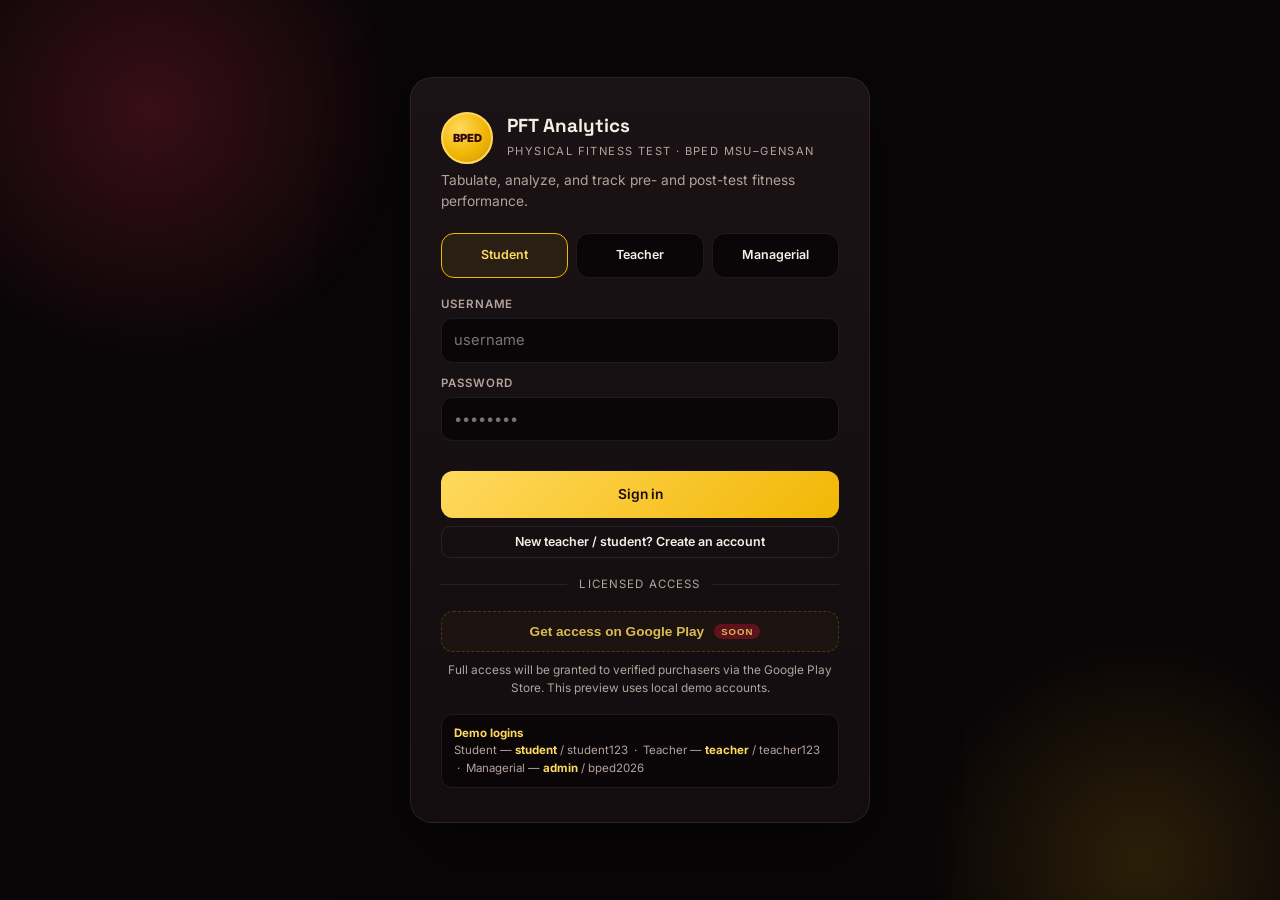
==== index.html @ 0818aa6d "Add files via upload" ====
<!DOCTYPE html>
<html lang="en">
<head>
<meta charset="UTF-8" />
<meta name="viewport" content="width=device-width, initial-scale=1.0" />
<meta name="theme-color" content="#0a0608" />
<title>BPED PFT Analytics — Physical Fitness Test Tabulation</title>
<link rel="preconnect" href="https://fonts.googleapis.com">
<link rel="preconnect" href="https://fonts.gstatic.com" crossorigin>
<link href="https://fonts.googleapis.com/css2?family=Inter:wght@300;400;500;600;700&family=Syncopate:wght@400;700&family=Space+Grotesk:wght@400;500;600;700&display=swap" rel="stylesheet">
<script src="https://cdn.jsdelivr.net/npm/chart.js@4.5.0/dist/chart.umd.js"></script>
<script src="https://cdn.jsdelivr.net/npm/lucide@0.460.0/dist/umd/lucide.min.js"></script>
<!-- Firebase (optional cloud sync) -->
<script src="https://www.gstatic.com/firebasejs/10.12.2/firebase-app-compat.js"></script>
<script src="https://www.gstatic.com/firebasejs/10.12.2/firebase-firestore-compat.js"></script>
<script src="https://www.gstatic.com/firebasejs/10.12.2/firebase-storage-compat.js"></script>
<style>
:root{
  --bg:#0a0608; --panel:#130d0f; --panel-2:#1a1214;
  --maroon:#6b1320; --maroon-bright:#a52338; --maroon-deep:#330911;
  --gold:#f2b705; --gold-soft:#ffd95e; --gold-deep:#c8960a;
  --text:#f6efe6; --muted:#b3a39c;
  --line:rgba(255,255,255,.08); --line-gold:rgba(242,183,5,.28);
  --radius:22px; --maxw:1280px;
  --grok:'Space Grotesk',sans-serif; --display:'Syncopate',sans-serif;
  --ok:#3fbf7f; --warn:#f2b705; --bad:#e0563f;
}
*{box-sizing:border-box}
html,body{margin:0;padding:0}
body{font-family:'Inter',system-ui,sans-serif;background:var(--bg);color:var(--text);min-height:100vh;line-height:1.5;-webkit-font-smoothing:antialiased}
a{color:var(--gold-soft)}
.display{font-family:var(--display);letter-spacing:.06em}.grok{font-family:var(--grok)}
.muted{color:var(--muted)}.gold{color:var(--gold)}.hidden{display:none!important}
img{max-width:100%}
svg.lucide{width:1.05em;height:1.05em;stroke-width:2.1;vertical-align:-.17em}
.card h3 svg.lucide{color:var(--gold)}
.btn svg.lucide{width:1em;height:1em;margin-right:5px;vertical-align:-.14em}
.tab svg.lucide{margin-right:5px}
.stat .ico{color:var(--gold-deep);float:right;opacity:.5}
.stat .ico svg.lucide{width:22px;height:22px}
::-webkit-scrollbar{width:10px;height:10px}::-webkit-scrollbar-thumb{background:#2a2024;border-radius:8px}
.bg-blobs{position:fixed;inset:0;overflow:hidden;z-index:0;pointer-events:none}
.blob{position:absolute;border-radius:50%;filter:blur(10px)}
.blob.b1{width:540px;height:540px;background:radial-gradient(circle,rgba(165,35,56,.30),transparent 65%);top:-160px;left:-120px}
.blob.b2{width:480px;height:480px;background:radial-gradient(circle,rgba(242,183,5,.14),transparent 65%);bottom:-200px;right:-100px}
.btn{font:inherit;font-weight:600;font-size:.86rem;border-radius:12px;border:1px solid var(--line);background:var(--panel-2);color:var(--text);padding:10px 16px;cursor:pointer;transition:transform .15s,box-shadow .2s,border-color .2s,background .2s;white-space:nowrap;display:inline-flex;align-items:center}
.btn:hover{border-color:var(--line-gold);transform:translateY(-1px)}
.btn-gold{background:linear-gradient(135deg,var(--gold-soft),var(--gold));color:#1a0a0e;border:none}
.btn-gold:hover{box-shadow:0 12px 30px rgba(242,183,5,.32)}
.btn-maroon{background:linear-gradient(135deg,var(--maroon-bright),var(--maroon));color:#fff;border:none}
.btn-ghost{background:transparent}
.btn-sm{padding:6px 11px;font-size:.78rem;border-radius:9px}
.pill{display:inline-flex;align-items:center;gap:8px;border:1px solid var(--line-gold);border-radius:999px;padding:6px 14px;font-size:11px;font-weight:600;letter-spacing:.14em;text-transform:uppercase;color:var(--gold);background:rgba(242,183,5,.05)}
label.fld{display:block;margin-bottom:12px}
label.fld span{display:block;font-size:.72rem;letter-spacing:.08em;text-transform:uppercase;color:var(--muted);margin-bottom:5px;font-weight:600}
input,select{width:100%;font:inherit;font-size:.92rem;background:var(--bg);border:1px solid var(--line);color:var(--text);border-radius:11px;padding:10px 12px;transition:border-color .2s}
input:focus,select:focus{outline:none;border-color:var(--gold)}
input[readonly]{opacity:.65;cursor:not-allowed}
select option{background:var(--panel)}
#loginView{position:relative;z-index:2;min-height:100vh;display:grid;place-items:center;padding:28px}
.login-card{width:min(460px,100%);background:linear-gradient(180deg,var(--panel-2),var(--panel));border:1px solid var(--line);border-radius:var(--radius);padding:34px 30px;box-shadow:0 30px 80px rgba(0,0,0,.55)}
.login-brand{display:flex;align-items:center;gap:14px;margin-bottom:6px}
.login-brand img{width:52px;height:52px;object-fit:contain;filter:drop-shadow(0 4px 10px rgba(0,0,0,.5))}
.login-brand .seal{width:52px;height:52px;border-radius:50%;background:radial-gradient(circle at 35% 30%,var(--gold-soft),var(--gold) 55%,var(--gold-deep));display:grid;place-items:center;color:var(--maroon-deep);font-weight:900;font-size:.7rem;border:2px solid var(--gold-soft)}
.login-brand h1{font-family:var(--grok);font-size:1.18rem;margin:0;font-weight:700;line-height:1.1}
.login-brand small{color:var(--muted);font-size:.7rem;letter-spacing:1.4px;text-transform:uppercase}
.role-tabs{display:grid;grid-template-columns:repeat(3,1fr);gap:8px;margin:22px 0 18px}
.role-tab{text-align:center;padding:12px 6px;border:1px solid var(--line);border-radius:13px;cursor:pointer;background:var(--bg);transition:.2s;font-size:.78rem;font-weight:600}
.role-tab svg.lucide{width:22px;height:22px;display:block;margin:0 auto 5px;color:var(--gold-deep)}
.role-tab.active{border-color:var(--gold);background:rgba(242,183,5,.08);color:var(--gold-soft)}
.role-tab.active svg.lucide{color:var(--gold)}
.divider{display:flex;align-items:center;gap:12px;color:var(--muted);font-size:.72rem;margin:18px 0;text-transform:uppercase;letter-spacing:.1em}
.divider::before,.divider::after{content:"";flex:1;height:1px;background:var(--line)}
.gplay{display:flex;align-items:center;justify-content:center;gap:10px;width:100%;padding:12px;border-radius:12px;border:1px dashed var(--line-gold);background:rgba(242,183,5,.04);color:var(--gold-soft);font-weight:600;font-size:.85rem;cursor:not-allowed;opacity:.85}
.note{font-size:.74rem;color:var(--muted);margin-top:10px;text-align:center;line-height:1.5}
.demo-box{margin-top:16px;font-size:.72rem;color:var(--muted);background:var(--bg);border:1px solid var(--line);border-radius:11px;padding:10px 12px}
.demo-box b{color:var(--gold-soft)}
.err{color:#ff8a73;font-size:.8rem;margin-top:8px;min-height:18px}
#appView{position:relative;z-index:2}
header.nav{position:sticky;top:0;z-index:50;backdrop-filter:blur(14px);background:rgba(10,6,8,.7);border-bottom:1px solid var(--line)}
.nav-in{max-width:var(--maxw);margin:0 auto;display:flex;align-items:center;gap:12px;padding:12px 20px}
.nav-logo{display:flex;align-items:center;gap:10px;font-family:var(--grok);font-weight:700}
.nav-logo img{width:36px;height:36px;object-fit:contain}
.nav-logo small{display:block;font-weight:400;font-size:.6rem;letter-spacing:1.4px;text-transform:uppercase;color:var(--muted)}
.nav-spacer{flex:1}
.role-badge{font-size:.7rem;text-transform:uppercase;letter-spacing:.1em;font-weight:700;padding:5px 12px;border-radius:999px;background:rgba(165,35,56,.25);color:var(--gold-soft);border:1px solid rgba(165,35,56,.4)}
.who{font-size:.8rem;color:var(--muted)}
.cloud-chip{display:inline-flex;align-items:center;gap:6px;font-size:.7rem;font-weight:700;padding:5px 11px;border-radius:999px;cursor:pointer;border:1px solid var(--line)}
.cloud-chip.on{background:rgba(63,191,127,.16);color:#7ee2ab;border-color:rgba(63,191,127,.4)}
.cloud-chip.off{background:rgba(255,255,255,.04);color:var(--muted)}
main{max-width:var(--maxw);margin:0 auto;padding:26px 20px 40px}
.eyebrow{font-size:12px;font-weight:700;letter-spacing:.2em;text-transform:uppercase;color:var(--gold-deep)}
h2.sec{font-family:var(--grok);font-size:clamp(24px,3.6vw,40px);font-weight:600;margin:8px 0 4px;letter-spacing:-.02em}
.sub{color:var(--muted);font-size:.92rem;margin:0 0 22px}
.cards-grid{display:grid;gap:16px}
.grid-2{grid-template-columns:repeat(auto-fit,minmax(300px,1fr))}
.grid-3{grid-template-columns:repeat(auto-fit,minmax(240px,1fr))}
.grid-4{grid-template-columns:repeat(auto-fit,minmax(170px,1fr))}
.card{background:linear-gradient(180deg,var(--panel-2),var(--panel));border:1px solid var(--line);border-radius:var(--radius);padding:22px}
.card h3{font-family:var(--grok);font-weight:600;font-size:1.02rem;color:var(--gold-soft);margin:0 0 14px;display:flex;align-items:center;gap:9px}
.stat{background:linear-gradient(160deg,var(--panel-2),var(--panel));border:1px solid var(--line);border-radius:18px;padding:18px 20px;position:relative}
.stat .num{font-family:var(--grok);font-size:1.9rem;font-weight:700;color:var(--gold);line-height:1}
.stat .lbl{font-size:.7rem;text-transform:uppercase;letter-spacing:.1em;color:var(--muted);margin-top:8px}
.stat .num small{font-size:.9rem;color:var(--muted)}
table{width:100%;border-collapse:collapse;font-size:.84rem}
th,td{padding:10px 10px;text-align:left;border-bottom:1px solid var(--line)}
thead th{background:rgba(165,35,56,.18);color:var(--gold-soft);font-size:.66rem;letter-spacing:1.1px;text-transform:uppercase;position:sticky;top:0}
tbody tr:hover{background:rgba(255,255,255,.02)}
.tbl-wrap{overflow:auto;border:1px solid var(--line);border-radius:16px;max-height:62vh}
.rate{display:inline-block;padding:3px 9px;border-radius:999px;font-size:.7rem;font-weight:700;letter-spacing:.04em;white-space:nowrap}
.r5{background:rgba(63,191,127,.18);color:#7ee2ab;border:1px solid rgba(63,191,127,.4)}
.r4{background:rgba(242,183,5,.16);color:var(--gold-soft);border:1px solid var(--line-gold)}
.r3{background:rgba(200,150,10,.16);color:#e6c558;border:1px solid rgba(200,150,10,.4)}
.r2{background:rgba(224,86,63,.16);color:#ff9b85;border:1px solid rgba(224,86,63,.4)}
.r1{background:rgba(165,35,56,.22);color:#ff8aa0;border:1px solid rgba(165,35,56,.45)}
.r0{background:rgba(255,255,255,.05);color:var(--muted);border:1px solid var(--line)}
.tabbar{display:flex;gap:8px;flex-wrap:wrap;margin:0 0 22px}
.tab{padding:9px 15px;border-radius:11px;border:1px solid var(--line);background:var(--panel-2);cursor:pointer;font-weight:600;font-size:.84rem;display:inline-flex;align-items:center}
.tab.active{background:linear-gradient(135deg,var(--maroon-bright),var(--maroon));color:#fff;border:none}
.chart-box{position:relative;height:330px}
.delta{font-weight:700;font-family:var(--grok);font-size:.9rem}
.delta.up{color:var(--ok)}.delta.down{color:var(--bad)}.delta.flat{color:var(--muted)}
.station{border:1px solid var(--line);border-radius:14px;margin-bottom:10px;overflow:hidden;background:var(--bg)}
.station-top{display:flex;align-items:center;gap:12px;padding:12px 14px;flex-wrap:wrap}
.station-top .name{flex:1;min-width:180px}
.station-top .name b{color:var(--gold-soft);font-weight:600}
.station-top .name .cmp{font-size:.72rem;color:var(--muted)}
.station-top .inp{width:120px}.station-top .inp input{padding:8px 10px}
.station-top .rm{min-width:92px;text-align:center}
.info-btn{background:transparent;border:1px solid var(--line);color:var(--muted);border-radius:8px;cursor:pointer;font-size:.74rem;padding:6px 9px;display:inline-flex;align-items:center;gap:5px}
.info-btn:hover{color:var(--gold-soft);border-color:var(--line-gold)}
.guide{padding:0 14px;max-height:0;overflow:hidden;transition:max-height .35s ease,padding .35s;font-size:.82rem;color:var(--muted);border-top:1px solid transparent}
.guide.open{max-height:900px;padding:12px 14px 16px;border-top:1px solid var(--line)}
.guide ol{margin:8px 0 10px;padding-left:18px}.guide li{margin-bottom:4px}
.guide .tag{display:inline-block;font-size:.68rem;color:var(--gold-soft);background:rgba(242,183,5,.08);border:1px solid var(--line-gold);border-radius:999px;padding:2px 9px;margin:2px 6px 2px 0}
table.matrix{width:auto;min-width:280px;margin-top:4px;font-size:.76rem;border:1px solid var(--line);border-radius:8px;overflow:hidden}
table.matrix th,table.matrix td{padding:5px 12px;border-bottom:1px solid var(--line)}
table.matrix thead th{background:rgba(165,35,56,.16)}
.stat-readout{font-size:.86rem;line-height:1.7}
.stat-readout code{font-family:var(--grok);background:var(--bg);border:1px solid var(--line);padding:1px 7px;border-radius:6px;color:var(--gold-soft)}
.sig{display:inline-block;padding:2px 10px;border-radius:999px;font-weight:700;font-size:.72rem}
.sig.yes{background:rgba(63,191,127,.18);color:#7ee2ab;border:1px solid rgba(63,191,127,.4)}
.sig.no{background:rgba(255,255,255,.05);color:var(--muted);border:1px solid var(--line)}
.modal-bg{position:fixed;inset:0;background:rgba(5,3,4,.7);backdrop-filter:blur(4px);z-index:100;display:grid;place-items:center;padding:20px}
.modal{width:min(780px,100%);max-height:92vh;overflow:auto;background:linear-gradient(180deg,var(--panel-2),var(--panel));border:1px solid var(--line-gold);border-radius:var(--radius);padding:26px}
.modal h3{font-family:var(--grok);margin:0 0 6px;font-size:1.2rem}
.row{display:grid;grid-template-columns:repeat(auto-fit,minmax(150px,1fr));gap:12px}
.toast{position:fixed;bottom:22px;left:50%;transform:translateX(-50%);background:var(--panel-2);border:1px solid var(--line-gold);color:var(--text);padding:12px 20px;border-radius:12px;z-index:200;box-shadow:0 12px 30px rgba(0,0,0,.5);font-size:.86rem}
.foot{text-align:center;color:var(--muted);font-size:.74rem;padding:30px 20px;border-top:1px solid var(--line);margin-top:30px}
.badge-soon{font-size:.6rem;background:var(--maroon);color:var(--gold-soft);padding:2px 7px;border-radius:999px;letter-spacing:1px;text-transform:uppercase;font-weight:700}
.chip{display:inline-flex;align-items:center;gap:5px;font-size:.7rem;font-weight:700;padding:3px 9px;border-radius:999px;white-space:nowrap}
.chip.done{background:rgba(63,191,127,.16);color:#7ee2ab;border:1px solid rgba(63,191,127,.4)}
.chip.partial{background:rgba(242,183,5,.14);color:var(--gold-soft);border:1px solid var(--line-gold)}
.chip.none{background:rgba(255,255,255,.04);color:var(--muted);border:1px solid var(--line)}
.dropzone{border:1px dashed var(--line-gold);border-radius:14px;padding:24px;text-align:center;background:rgba(242,183,5,.03);cursor:pointer}
.dropzone:hover{background:rgba(242,183,5,.06)}
.iconbtn{border:1px solid var(--line);background:var(--panel-2);color:var(--text);border-radius:8px;padding:5px 8px;cursor:pointer;display:inline-flex;align-items:center}
.iconbtn:hover{border-color:var(--line-gold);color:var(--gold-soft)}
.iconbtn svg.lucide{width:15px;height:15px}
@media print{.nav,.tabbar,.no-print,.bg-blobs,.info-btn{display:none!important}body{background:#fff;color:#111}.card{break-inside:avoid}}
</style>
</head>
<body>
<div class="bg-blobs"><div class="blob b1"></div><div class="blob b2"></div></div>

<!-- LOGIN -->
<section id="loginView">
  <div class="login-card">
    <div class="login-brand">
      <img src="https://jaycarlobagayas-netizen.github.io/bpedleptresearch/images/logo-bped.png" alt="BPED logo" onerror="this.outerHTML='&lt;div class=&quot;seal&quot;&gt;BPED&lt;/div&gt;'">
      <div><h1 class="grok">PFT Analytics</h1><small>Physical Fitness Test · BPED MSU–GenSan</small></div>
    </div>
    <p class="muted" style="font-size:.86rem;margin:4px 0 0">Tabulate, analyze, and track pre- and post-test fitness performance.</p>
    <div class="role-tabs" id="roleTabs">
      <div class="role-tab active" data-role="student"><i data-lucide="graduation-cap"></i>Student</div>
      <div class="role-tab" data-role="teacher"><i data-lucide="clipboard-check"></i>Teacher</div>
      <div class="role-tab" data-role="managerial"><i data-lucide="shield"></i>Managerial</div>
    </div>
    <label class="fld"><span>Username</span><input id="liUser" autocomplete="username" placeholder="username"></label>
    <label class="fld"><span>Password</span><input id="liPass" type="password" autocomplete="current-password" placeholder="••••••••"></label>
    <div class="err" id="liErr"></div>
    <button class="btn btn-gold" style="width:100%;padding:13px;justify-content:center" id="liBtn"><i data-lucide="log-in"></i> Sign in</button>
    <button class="btn btn-ghost btn-sm" style="width:100%;margin-top:8px;justify-content:center" id="signupToggle">New teacher / student? Create an account</button>
    <div class="divider">licensed access</div>
    <button class="gplay" title="Available soon on Google Play"><i data-lucide="play"></i> Get access on Google Play <span class="badge-soon">soon</span></button>
    <p class="note">Full access will be granted to verified purchasers via the Google Play Store. This preview uses local demo accounts.</p>
    <div class="demo-box"><b>Demo logins</b><br>Student — <b>student</b> / student123 &nbsp;·&nbsp; Teacher — <b>teacher</b> / teacher123 &nbsp;·&nbsp; Managerial — <b>admin</b> / bped2026</div>
  </div>
</section>

<!-- APP -->
<div id="appView" class="hidden">
  <header class="nav"><div class="nav-in">
    <div class="nav-logo"><img src="https://jaycarlobagayas-netizen.github.io/bpedleptresearch/images/logo-bped.png" alt="" onerror="this.style.display='none'"><div>PFT Analytics<small>BPED · MSU–GenSan</small></div></div>
    <div class="nav-spacer"></div>
    <span class="cloud-chip off" id="cloudChip"><i data-lucide="cloud-off"></i> Cloud: off</span>
    <span class="who" id="navWho"></span>
    <span class="role-badge" id="navRole"></span>
    <button class="btn btn-sm" id="logoutBtn"><i data-lucide="log-out"></i> Log out</button>
  </div></header>
  <main id="appMain"></main>
  <div class="foot">
    BPED Physical Fitness Test Analytics · Patterned after the BPED LEPT Research portal · For Asst. Prof. Jay Carlo S. Bagayas, MSPE<br>
    10-station PFT (pre/post) · Norms &amp; mechanics from the uploaded fitness-test manual · Connect Firebase for multi-device cloud sync.
  </div>
</div>

<script>
"use strict";
/* ============================================================ 1. INSTRUMENT ============================================================ */
const STATIONS = [
  {key:'beep',     no:1,  name:'Beep Test (20m MSFT)',     comp:'Cardiovascular Endurance', short:'Cardio',  unit:'level',        dir:'high'},
  {key:'stork',    no:2,  name:'Stork Balance Stand',      comp:'Balance',                  short:'Balance', unit:'seconds',      dir:'high'},
  {key:'situp',    no:3,  name:'Sit-Up (1 min)',           comp:'Abdominal Strength',       short:'Abs',     unit:'repetitions',  dir:'high'},
  {key:'reach',    no:4,  name:'Sit & Reach',              comp:'Flexibility',              short:'Flex',    unit:'centimeters',  dir:'high'},
  {key:'pushup',   no:5,  name:'Push-Up',                  comp:'Muscle Strength',          short:'Strength',unit:'repetitions',  dir:'high'},
  {key:'illinois', no:6,  name:'Illinois Agility Test',    comp:'Agility',                  short:'Agility', unit:'seconds',      dir:'low'},
  {key:'dash',     no:7,  name:'50-meter Dash',            comp:'Speed',                    short:'Speed',   unit:'seconds',      dir:'low'},
  {key:'jump',     no:8,  name:'Sargent Vertical Jump',    comp:'Leg Power',                short:'Power',   unit:'centimeters',  dir:'high'},
  {key:'wall',     no:9,  name:'Tennis Wall Toss (30s)',   comp:'Coordination',             short:'Coord',   unit:'catches',      dir:'high'},
  {key:'nelson',   no:10, name:'Nelson Drop Test',         comp:'Reaction Time',            short:'Reaction',unit:'seconds',      dir:'low'},
];
const RATE_LABELS={5:'Very Good',4:'Good',3:'Average',2:'Poor',1:'Very Poor'};
const ICON={beep:'heart-pulse',stork:'footprints',situp:'dumbbell',reach:'move-vertical',pushup:'dumbbell',illinois:'route',dash:'rabbit',jump:'move-up',wall:'circle-dot',nelson:'timer'};
const SECTIONS=[
  {label:'Mara Cuya - C120', teacher:'Mara L. Cuya'},
  {label:'Mara Cuya - C112', teacher:'Mara L. Cuya'},
  {label:'Jofranco Lozano - B239', teacher:'Jofranco G. Lozano'},
  {label:'Mussar Salamat - S123', teacher:'Mussar A. Salamat'},
];
const GUIDE={
  beep:{purpose:'Aerobic capacity (cardiovascular endurance).',equip:'20 m flat course, cones, beep-test audio, player.',steps:['Mark two lines 20 m apart.','Run line-to-line in time with the recorded beeps.','Each minute the beeps get faster (next level).','If you reach the line before the beep, wait for it.','A warning is given when you miss the line; eliminated on the 2nd miss.','Record the LAST level completed.']},
  stork:{purpose:'Static balance on the ball of the foot.',equip:'Flat non-slip surface, stopwatch.',steps:['Remove shoes; place hands on hips.','Put the non-supporting foot against the inside of the supporting knee.','Raise the heel to balance on the ball of the foot — start the timer.','Stop if: hands leave hips, the foot hops/moves, the raised foot leaves the knee, or the heel touches the floor.','Record the BEST of three attempts (seconds).']},
  situp:{purpose:'Abdominal muscular strength & endurance.',equip:'Mat / flat surface, stopwatch.',steps:['Lie supine, knees bent ~90°, feet flat on the floor.','Hands by the ears, elbows wide.','Curl up to a sitting position, then lower back down.','Keep feet on the floor; do NOT pull the head with the hands.','Count correct repetitions in 1 minute.']},
  reach:{purpose:'Flexibility of the lower back & hamstrings.',equip:'Sit-and-reach box (or ruler on a step).',steps:['Sit with legs straight, shoes off, soles flat against the box.','Keep both knees locked and pressed flat.','Hands stacked, palms down — reach forward slowly as far as possible.','Hold 1–2 s; no jerky movements.','Record the farthest distance reached (cm).']},
  pushup:{purpose:'Upper-body muscular strength.',equip:'Flat surface.',steps:['Hands slightly wider than the shoulders; body straight (men) or on knees — modified (women).','Brace the core; lower until the elbows reach ~90°.','Push back up without locking the elbows.','No sagging or arching of the back.','Count correct repetitions.']},
  illinois:{purpose:'Running agility (change of direction).',equip:'10 m × 5 m area, 8 cones, stopwatch.',steps:['Lie face-down, head at the start line, hands by the shoulders.','On “Go”, get up and run the course around the cones as fast as possible.','Do not knock the cones over.','Record the time to finish (seconds — lower is better).']},
  dash:{purpose:'Acceleration and running speed.',equip:'50 m marked track, stopwatch.',steps:['Start stationary, standing, one foot behind the line (no hands on the ground).','On “set… go”, sprint the full 50 m at maximum effort.','Do not slow down before the finish line.','Record the time (seconds — lower is better).']},
  jump:{purpose:'Leg/explosive muscle power.',equip:'Marked wall, chalk.',steps:['Stand side-on to the wall; reach up and mark the standing-reach height.','Jump as high as possible using arms and legs; mark the peak.','Score = jump height − standing reach (cm).','Record the BEST of three attempts.']},
  wall:{purpose:'Hand–eye coordination.',equip:'Tennis/baseball ball, smooth wall, tape, stopwatch.',steps:['Stand behind a line ~2 m from the wall.','Throw underarm with one hand; catch with the OTHER hand.','Alternate the throwing/catching hand each time.','Count successful catches in 30 seconds.']},
  nelson:{purpose:'Reaction time / hand–eye quickness.',equip:'1 m ruler or yardstick.',steps:['Rest the forearm on a table with fingers over the edge.','Partner holds the ruler at the 0 mark between your fingers.','Catch the ruler as fast as possible when it drops (no warning).','Repeat ~10 times and average the drop distance.','Convert distance → time: t = √(2d ÷ g), g = 9.8 m/s². Record seconds (lower is better).']},
};
const DEFAULT_NORMS={
  beep:{dir:'high',src:'manual',M:[13,11,9,7],F:[12,10,8,6]},
  stork:{dir:'high',src:'manual',M:[50,40,25,10],F:[50,40,25,10]},
  situp:{dir:'high',src:'manual',M:[50,39,35,25],F:[43,33,25,19]},
  reach:{dir:'high',src:'manual',M:[25,23,20,17],F:[25,23,20,18]},
  pushup:{dir:'high',src:'manual',M:[40,30,20,10],F:[40,30,20,10]},
  illinois:{dir:'low',src:'manual',M:[15.9,16.7,17.6,18.8],F:[17.5,18.6,22.4,23.4]},
  dash:{dir:'low',src:'default',M:[7.0,7.8,8.6,9.5],F:[8.0,8.8,9.6,10.5]},
  jump:{dir:'high',src:'manual',M:[65,50,40,30],F:[58,47,36,26]},
  wall:{dir:'high',src:'manual',M:[35,30,25,20],F:[35,30,25,20]},
  nelson:{dir:'low',src:'default',M:[0.15,0.18,0.22,0.27],F:[0.15,0.18,0.22,0.27]},
};
function rate(key,value,gender){if(value===''||value==null||isNaN(value))return null;const n=DB.norms[key],g=(gender==='F'?'F':'M'),c=n[g],v=parseFloat(value);let p;if(n.dir==='high')p=v>=c[0]?5:v>=c[1]?4:v>=c[2]?3:v>=c[3]?2:1;else p=v<=c[0]?5:v<=c[1]?4:v<=c[2]?3:v<=c[3]?2:1;return{points:p,label:RATE_LABELS[p]};}
function scoringMatrix(key){const n=DB.norms[key],op=n.dir==='high'?'≥':'≤',last=n.dir==='high'?'<':'>',idx={5:0,4:1,3:2,2:3};
  const cell=(a,p)=>p===1?(last+' '+a[3]):(op+' '+a[idx[p]]);
  let r='';[5,4,3,2,1].forEach(p=>{r+=`<tr><td><span class="${rcls(p)}">${RATE_LABELS[p]}</span></td><td>${cell(n.M,p)}</td><td>${cell(n.F,p)}</td></tr>`;});
  return`<table class="matrix"><thead><tr><th>Remark</th><th>Male</th><th>Female</th></tr></thead><tbody>${r}</tbody></table>`;}
function bmiOf(h,w){h=parseFloat(h);w=parseFloat(w);if(!h||!w)return null;return w/(h*h);}
function bmiClass(b){if(b==null)return'';if(b<18.5)return'Underweight';if(b<25)return'Normal';if(b<30)return'Overweight';return'Obese';}
function karvonen(age,rhr){age=parseFloat(age);rhr=parseFloat(rhr);if(!age)return null;const mhr=220-age,hrr=rhr?mhr-rhr:null,z=p=>hrr!=null?Math.round(hrr*p+rhr):null;return{mhr,hrr,zones:{z60:[z(.6),z(.7)],z70:[z(.7),z(.8)],z80:[z(.8),z(.9)],z90:[z(.9),z(1)]}};}
function phaseSummary(rec,phase){const sc=(rec.scores&&rec.scores[phase])||{};const pts={};let sum=0,cnt=0;STATIONS.forEach(s=>{const r=rate(s.key,sc[s.key],rec.gender);if(r){pts[s.key]=r.points;sum+=r.points;cnt++;}});return{pts,avg:cnt?sum/cnt:0,pct:cnt?Math.round(sum/cnt/5*100):0,rating:cnt?RATE_LABELS[Math.round(sum/cnt)]:'—',filled:cnt};}
function phaseStatus(rec,phase){const f=phaseSummary(rec,phase).filled;return f===0?'none':f>=STATIONS.length?'done':'partial';}

/* ============================================================ 2. STATISTICS ============================================================ */
function mean(a){return a.reduce((x,y)=>x+y,0)/a.length;}
function sd(a){if(a.length<2)return 0;const m=mean(a);return Math.sqrt(a.reduce((s,x)=>s+(x-m)*(x-m),0)/(a.length-1));}
function logGamma(x){const c=[76.18009172947146,-86.50532032941677,24.01409824083091,-1.231739572450155,0.1208650973866179e-2,-0.5395239384953e-5];let y=x,t=x+5.5;t-=(x+0.5)*Math.log(t);let s=1.000000000190015;for(let j=0;j<6;j++){y++;s+=c[j]/y;}return -t+Math.log(2.5066282746310005*s/x);}
function betacf(a,b,x){const FP=1e-300;let qab=a+b,qap=a+1,qam=a-1,c=1,d=1-qab*x/qap;if(Math.abs(d)<FP)d=FP;d=1/d;let h=d;for(let m=1;m<=200;m++){let m2=2*m,aa=m*(b-m)*x/((qam+m2)*(a+m2));d=1+aa*d;if(Math.abs(d)<FP)d=FP;c=1+aa/c;if(Math.abs(c)<FP)c=FP;d=1/d;h*=d*c;aa=-(a+m)*(qab+m)*x/((a+m2)*(qap+m2));d=1+aa*d;if(Math.abs(d)<FP)d=FP;c=1+aa/c;if(Math.abs(c)<FP)c=FP;d=1/d;let del=d*c;h*=del;if(Math.abs(del-1)<3e-12)break;}return h;}
function betai(a,b,x){if(x<=0)return 0;if(x>=1)return 1;const bt=Math.exp(logGamma(a+b)-logGamma(a)-logGamma(b)+a*Math.log(x)+b*Math.log(1-x));return x<(a+1)/(a+b+2)?bt*betacf(a,b,x)/a:1-bt*betacf(b,a,1-x)/b;}
function tTwoTailedP(t,df){if(df<=0)return NaN;return betai(df/2,0.5,df/(df+t*t));}
function pairedT(pre,post){const d=[];for(let i=0;i<pre.length;i++)if(pre[i]!=null&&post[i]!=null)d.push(post[i]-pre[i]);const n=d.length;if(n<2)return{n,insufficient:true};const md=mean(d),sdd=sd(d),se=sdd/Math.sqrt(n),t=se===0?(md===0?0:Infinity):md/se,df=n-1,p=isFinite(t)?tTwoTailedP(t,df):0,cohend=sdd===0?(md===0?0:Infinity):md/sdd;return{n,md,sdd,se,t,df,p,cohend,insufficient:false};}
function fmtP(p){if(p==null||isNaN(p))return'—';if(p<0.001)return'p < .001';return'p = '+p.toFixed(3).replace(/^0\./,'.');}
function effSize(d){d=Math.abs(d);if(!isFinite(d))return'very large';if(d<0.2)return'negligible';if(d<0.5)return'small';if(d<0.8)return'medium';return'large';}
function statBlock(res,unitLabel){if(res.insufficient)return`<p class="muted">Not enough paired data for a statistical test (need ≥ 2 paired observations).</p>`;const sig=res.p<0.05,dir=res.md>0?'increase':res.md<0?'decrease':'no change';return`<div class="stat-readout"><p>Paired-samples t-test (${unitLabel}, n = ${res.n}): mean change <code>M = ${res.md>=0?'+':''}${res.md.toFixed(2)}</code>, <code>SD = ${res.sdd.toFixed(2)}</code>, <code>t(${res.df}) = ${isFinite(res.t)?res.t.toFixed(2):'∞'}</code>, <code>${fmtP(res.p)}</code>, Cohen's <code>d = ${isFinite(res.cohend)?res.cohend.toFixed(2):'∞'}</code>.</p><p>Result: <span class="sig ${sig?'yes':'no'}">${sig?'Statistically significant':'Not significant'}</span> at α = .05 — a ${effSize(res.cohend)} ${dir}. ${sig?`The post-test ${dir} is unlikely to be due to chance.`:`The observed ${dir} could plausibly be due to chance.`}</p></div>`;}

/* ============================================================ 3. DATA STORE ============================================================ */
const KEY='bped_pft_v3';
let DB=load();
function load(){try{const r=localStorage.getItem(KEY);if(r)return JSON.parse(r);}catch(e){}return seed();}
function save(){try{localStorage.setItem(KEY,JSON.stringify(DB));}catch(e){}cloudSave();}
function uid(){return Date.now().toString(36)+Math.random().toString(36).slice(2,6);}
function seed(){
  const db={norms:JSON.parse(JSON.stringify(DEFAULT_NORMS)),users:[],students:[]};
  db.users.push({id:'u_admin',name:'Asst. Prof. Jay Carlo S. Bagayas',email:'bped@msugensan.edu.ph',username:'admin',pass:'bped2026',role:'managerial'});
  db.users.push({id:'u_mcuya',name:'Mara L. Cuya',email:'mcuya@msugensan.edu.ph',username:'teacher',pass:'teacher123',role:'teacher',sections:['Mara Cuya - C120','Mara Cuya - C112']});
  db.users.push({id:'u_jloz',name:'Jofranco G. Lozano',email:'jlozano@msugensan.edu.ph',username:'jlozano',pass:'teacher123',role:'teacher',sections:['Jofranco Lozano - B239']});
  db.users.push({id:'u_msal',name:'Mussar A. Salamat',email:'msalamat@msugensan.edu.ph',username:'msalamat',pass:'teacher123',role:'teacher',sections:['Mussar Salamat - S123']});
  db.users.push({id:'u_stud',name:'Juan Dela Cruz',email:'juan@student.msugensan.edu.ph',username:'student',pass:'student123',role:'student'});
  const ppl=[
    ['Juan Dela Cruz','M',19,'juan@student.msugensan.edu.ph','Mara Cuya - C120'],
    ['Maria Santos','F',18,'maria@student.msugensan.edu.ph','Mara Cuya - C120'],
    ['Pedro Reyes','M',20,'pedro@student.msugensan.edu.ph','Mara Cuya - C120'],
    ['Andrea Lim','F',19,'andrea@student.msugensan.edu.ph','Mara Cuya - C120'],
    ['Mark Villamor','M',18,'mark@student.msugensan.edu.ph','Mara Cuya - C112'],
    ['Bea Tolentino','F',20,'bea@student.msugensan.edu.ph','Mara Cuya - C112'],
    ['Carlo Aquino','M',19,'carlo@student.msugensan.edu.ph','Jofranco Lozano - B239'],
    ['Liza Bautista','F',18,'liza@student.msugensan.edu.ph','Jofranco Lozano - B239'],
    ['Noel Cruz','M',21,'noel@student.msugensan.edu.ph','Mussar Salamat - S123'],
  ];
  const malePre=[9,38,40,21,28,17.4,8.2,52,28,0.24],femPre=[8,42,34,22,26,19.0,9.1,44,27,0.25];
  const impM=[2,8,8,3,7,0.9,0.6,9,5,0.04],impF=[2,7,6,3,6,1.0,0.7,8,4,0.04];
  ppl.forEach((P,idx)=>{const g=P[1],base=g==='M'?malePre:femPre,imp=g==='M'?impM:impF;
    const jit=base.map(v=>+(v+(Math.random()*2-1)*v*0.06).toFixed(2));
    const post=jit.map((v,i)=>+(v+(STATIONS[i].dir==='low'?-imp[i]:imp[i])).toFixed(2));
    const pre={},po={};STATIONS.forEach((s,i)=>{pre[s.key]=jit[i];po[s.key]=post[i];});
    const teacher=(SECTIONS.find(s=>s.label===P[4])||{}).teacher;
    const tid=({'Mara L. Cuya':'u_mcuya','Jofranco G. Lozano':'u_jloz','Mussar A. Salamat':'u_msal'})[teacher]||'u_mcuya';
    const rec={id:idx===0?'s_demo':uid(),name:P[0],email:P[3],gender:g,age:P[2],heightM:g==='M'?1.68:1.58,weightKg:g==='M'?62:52,section:P[4],createdBy:tid,hr:{pre:{rhr:78,epr:150,rec:110},post:{rhr:72,epr:140,rec:100}},scores:{pre,post:po}};
    if(idx===1)rec.intervention={name:'HIIT_Program_Maria.txt',date:new Date().toISOString().slice(0,10),dataUrl:'data:text/plain;base64,'+btoa('Sample Intervention Program\n6-week HIIT, 3x/week.\nWeek1-2: 20s work/40s rest x8.\nWeek3-4: 30s/30s x10.\nWeek5-6: 40s/20s x12.\nFocus: cardiovascular endurance & leg power.')};
    db.students.push(rec);});
  return db;
}

/* ============================================================ 4. CLOUD (Firebase, optional) ============================================================ */
const FB_KEY='pft_fbconfig';
let cloud={on:false,db:null,storage:null,lastTs:0};
function getFBConfig(){try{const r=localStorage.getItem(FB_KEY);if(r){const c=JSON.parse(r);if(c&&c.apiKey&&c.projectId)return c;}}catch(e){}return null;}
function initCloud(){const cfg=getFBConfig();if(!cfg||typeof firebase==='undefined')return;try{if(!firebase.apps||!firebase.apps.length)firebase.initializeApp(cfg);cloud.db=firebase.firestore();try{cloud.storage=firebase.storage();}catch(e){}cloud.on=true;updateCloudChip();
  cloud.db.collection('pft').doc('state').onSnapshot(snap=>{const d=snap.data();if(d&&d.data&&d.ts&&d.ts!==cloud.lastTs){DB=d.data;cloud.lastTs=d.ts;try{localStorage.setItem(KEY,JSON.stringify(DB));}catch(e){}rerender();}},err=>console.warn('cloud snap',err));
}catch(e){console.warn('cloud init failed',e);}}
function cloudSave(){if(!cloud.on||!cloud.db)return;cloud.lastTs=Date.now();cloud.db.collection('pft').doc('state').set({data:DB,ts:cloud.lastTs}).catch(e=>console.warn('cloud save',e));}
function updateCloudChip(){const c=el('cloudChip');if(!c)return;if(cloud.on){c.className='cloud-chip on';c.innerHTML='<i data-lucide="cloud"></i> Cloud: synced';}else{c.className='cloud-chip off';c.innerHTML='<i data-lucide="cloud-off"></i> Cloud: off';}icons();}
function openCloudModal(){
  const cfg=getFBConfig()||{};const isMgr=SESSION&&SESSION.role==='managerial';
  modal(`<h3 class="grok"><i data-lucide="cloud"></i> Cloud sync (Firebase)</h3>
  <p class="sub">${cloud.on?'Connected — data syncs in real time across devices via Firestore.':'Currently using this browser only. Paste your Firebase web-app config to enable multi-device sync and cloud file storage.'}</p>
  ${isMgr?`<label class="fld"><span>Firebase config (JSON from your Firebase console → Project settings → Web app)</span>
  <textarea id="fbCfg" rows="9" style="width:100%;font-family:var(--grok);font-size:.8rem;background:var(--bg);border:1px solid var(--line);color:var(--text);border-radius:11px;padding:10px">${cfg.apiKey?esc(JSON.stringify(cfg,null,2)):'{\n  "apiKey": "",\n  "authDomain": "your-project.firebaseapp.com",\n  "projectId": "your-project",\n  "storageBucket": "your-project.appspot.com",\n  "messagingSenderId": "",\n  "appId": ""\n}'}</textarea></label>
  <div class="err" id="fbErr"></div>
  <div style="display:flex;gap:10px;justify-content:flex-end"><button class="btn" data-close>Close</button>${cfg.apiKey?'<button class="btn btn-maroon" id="fbClear">Disconnect</button>':''}<button class="btn btn-gold" id="fbSave"><i data-lucide="cloud"></i> Connect &amp; reload</button></div>`
  :`<p class="muted">Ask the managerial administrator to configure cloud sync.</p><div style="display:flex;justify-content:flex-end"><button class="btn" data-close>Close</button></div>`}`);
  icons();
  if(isMgr){
    const sb=el('fbSave');if(sb)sb.onclick=()=>{try{const c=JSON.parse(el('fbCfg').value);if(!c.apiKey||!c.projectId)throw 0;localStorage.setItem(FB_KEY,JSON.stringify(c));toast('Saved — reloading');setTimeout(()=>location.reload(),500);}catch(e){el('fbErr').textContent='Invalid config — paste the JSON object from Firebase.';}};
    const cl=el('fbClear');if(cl)cl.onclick=()=>{localStorage.removeItem(FB_KEY);toast('Disconnected — reloading');setTimeout(()=>location.reload(),500);};
  }
}

/* ============================================================ 5. AUTH ============================================================ */
let SESSION=null,loginRole='student';
el('roleTabs').addEventListener('click',e=>{const t=e.target.closest('.role-tab');if(!t)return;document.querySelectorAll('.role-tab').forEach(x=>x.classList.remove('active'));t.classList.add('active');loginRole=t.dataset.role;el('liErr').textContent='';});
el('liBtn').addEventListener('click',doLogin);
el('liPass').addEventListener('keydown',e=>{if(e.key==='Enter')doLogin();});
el('signupToggle').addEventListener('click',openSignup);
el('logoutBtn').addEventListener('click',logout);
el('cloudChip').addEventListener('click',openCloudModal);
function doLogin(){const u=val('liUser'),p=el('liPass').value,err=el('liErr');const user=DB.users.find(x=>x.username.toLowerCase()===u.toLowerCase()&&x.pass===p);if(!user){err.textContent='Invalid username or password.';return;}if(user.role!==loginRole){err.textContent='This is a '+user.role+' account — switch the tab above.';return;}SESSION=user;err.textContent='';enterApp();}
function logout(){SESSION=null;el('appView').classList.add('hidden');el('loginView').classList.remove('hidden');el('liPass').value='';icons();}
function openSignup(){
  modal(`<h3 class="grok"><i data-lucide="user-plus"></i> Create an account</h3><p class="sub">Teachers and students can self-register in this preview. Managerial access is restricted.</p>
  <div class="row">
    <label class="fld"><span>Full name</span><input id="suName"></label>
    <label class="fld"><span>Role</span><select id="suRole"><option value="student">Student</option><option value="teacher">Teacher</option></select></label>
    <label class="fld"><span>Email</span><input id="suEmail" placeholder="name@student.edu"></label>
    <label class="fld"><span>Username</span><input id="suUser"></label>
    <label class="fld"><span>Password</span><input id="suPass" type="password"></label>
    <label class="fld" id="suSecStud"><span>Section (permanent once created)</span><select id="suSecSel">${SECTIONS.map(s=>`<option value="${esc(s.label)}">${esc(s.label)}</option>`).join('')}</select></label>
    <label class="fld hidden" id="suSecTeach"><span>Section you handle</span><input id="suSecInp" placeholder="e.g. BSED-PE 1B"></label>
  </div><div class="err" id="suErr"></div>
  <div style="display:flex;gap:10px;justify-content:flex-end"><button class="btn" data-close>Cancel</button><button class="btn btn-gold" id="suBtn">Create account</button></div>`);
  icons();
  el('suRole').onchange=function(){const stud=this.value==='student';el('suSecStud').classList.toggle('hidden',!stud);el('suSecTeach').classList.toggle('hidden',stud);};
  el('suBtn').onclick=()=>{
    const name=val('suName'),role=val('suRole'),email=val('suEmail').toLowerCase(),user=val('suUser'),pass=val('suPass'),err=el('suErr');
    if(!name||!user||!pass||!email){err.textContent='Name, email, username and password are required.';return;}
    if(DB.users.some(x=>x.username.toLowerCase()===user.toLowerCase())){err.textContent='Username already taken.';return;}
    const nu={id:uid(),name,email,username:user,pass,role};
    if(role==='teacher'){nu.sections=[val('suSecInp')||'Unassigned'];}
    else{ // student: lock section now
      const chosen=val('suSecSel');
      let recExisting=DB.students.find(s=>s.email&&s.email.toLowerCase()===email);
      if(!recExisting){DB.students.push({id:uid(),name,email,gender:'M',age:'',heightM:'',weightKg:'',section:chosen,createdBy:'self',hr:{pre:{},post:{}},scores:{pre:{},post:{}}});}
      else if(!recExisting.section||recExisting.section==='Unassigned'){recExisting.section=chosen;}
    }
    DB.users.push(nu);save();closeModal();
    el('liUser').value=user;el('liPass').value=pass;
    document.querySelectorAll('.role-tab').forEach(x=>x.classList.toggle('active',x.dataset.role===role));loginRole=role;
    toast('Account created — signing you in…');setTimeout(doLogin,300);
  };
}
function enterApp(){el('loginView').classList.add('hidden');el('appView').classList.remove('hidden');el('navWho').textContent=SESSION.name;el('navRole').textContent=SESSION.role;updateCloudChip();try{window.scrollTo(0,0);}catch(e){}rerender();}
function rerender(){if(!SESSION)return;if(SESSION.role==='student')renderStudent();else if(SESSION.role==='teacher')renderTeacher();else renderManagerial();}

/* ============================================================ 6. HELPERS ============================================================ */
function val(id){return el(id).value.trim();}
function el(id){return document.getElementById(id);}
function esc(s){return(s==null?'':String(s)).replace(/[&<>"]/g,c=>({'&':'&amp;','<':'&lt;','>':'&gt;','"':'&quot;'}[c]));}
function rcls(p){return'rate r'+(p||0);}
function ic(n){return`<i data-lucide="${n}"></i>`;}
function icons(){if(typeof lucide!=='undefined'){try{lucide.createIcons();}catch(e){}}}
function stat(num,lbl,icon){return`<div class="stat">${icon?`<span class="ico">${ic(icon)}</span>`:''}<div class="num grok">${num}</div><div class="lbl">${lbl}</div></div>`;}
function modal(html){closeModal();const d=document.createElement('div');d.className='modal-bg';d.id='modalBg';d.innerHTML='<div class="modal">'+html+'</div>';d.addEventListener('mousedown',e=>{if(e.target===d)closeModal();});document.body.appendChild(d);d.querySelectorAll('[data-close]').forEach(b=>b.onclick=closeModal);icons();}
function closeModal(){const m=el('modalBg');if(m)m.remove();}
function toast(m){const t=document.createElement('div');t.className='toast';t.textContent=m;document.body.appendChild(t);setTimeout(()=>t.remove(),2200);}
let CHARTS=[];function clearCharts(){CHARTS.forEach(c=>{try{c.destroy();}catch(e){}});CHARTS=[];}
function radarChart(cv,pre,post){if(typeof Chart==='undefined'||!cv)return;const labels=STATIONS.map(s=>s.short);const ds=[{label:'Pre-test',data:STATIONS.map(s=>pre&&pre[s.key]!=null?pre[s.key]:0),fill:true,backgroundColor:'rgba(165,35,56,.22)',borderColor:'#a52338',pointBackgroundColor:'#a52338',borderWidth:2}];if(post)ds.push({label:'Post-test',data:STATIONS.map(s=>post[s.key]!=null?post[s.key]:0),fill:true,backgroundColor:'rgba(242,183,5,.18)',borderColor:'#f2b705',pointBackgroundColor:'#ffd95e',borderWidth:2});CHARTS.push(new Chart(cv,{type:'radar',data:{labels,datasets:ds},options:{responsive:true,maintainAspectRatio:false,plugins:{legend:{labels:{color:'#f6efe6',font:{family:"'Space Grotesk'"}}}},scales:{r:{min:0,max:5,ticks:{stepSize:1,color:'#80706a',backdropColor:'transparent'},grid:{color:'rgba(255,255,255,.08)'},angleLines:{color:'rgba(255,255,255,.08)'},pointLabels:{color:'#f6efe6',font:{size:11,family:"'Space Grotesk'"}}}}}}));}
function barChart(cv,labels,data){if(typeof Chart==='undefined'||!cv)return;const colors=data.map(v=>v>0?'#3fbf7f':v<0?'#e0563f':'#80706a');CHARTS.push(new Chart(cv,{type:'bar',data:{labels,datasets:[{data,backgroundColor:colors,borderRadius:6}]},options:{responsive:true,maintainAspectRatio:false,plugins:{legend:{display:false}},scales:{x:{ticks:{color:'#b3a39c',font:{size:10}},grid:{display:false}},y:{ticks:{color:'#80706a',stepSize:1},grid:{color:'rgba(255,255,255,.06)'}}}}}));}
function statusChip(st,n){const map={done:['done','check-check','Complete'],partial:['partial','loader','Partial '+n+'/'+STATIONS.length],none:['none','minus','Not started']};const[c,i,t]=map[st];return`<span class="chip ${c}">${ic(i)} ${t}</span>`;}
function unitAbbr(s){return({level:'lvl',seconds:'s',repetitions:'reps',centimeters:'cm',catches:'catches'})[s.unit]||'';}

/* ============================================================ 7. STUDENT ============================================================ */
let studTab='dash';
function getStudentRecord(){let r=DB.students.find(s=>s.email&&SESSION.email&&s.email.toLowerCase()===SESSION.email.toLowerCase());if(!r){r={id:uid(),name:SESSION.name,email:SESSION.email||'',gender:'M',age:'',heightM:'',weightKg:'',section:'Unassigned',createdBy:SESSION.id,hr:{pre:{},post:{}},scores:{pre:{},post:{}}};DB.students.push(r);save();}return r;}
function renderStudent(){
  clearCharts();const rec=getStudentRecord();const assigned=rec.section&&rec.section!=='Unassigned';
  el('appMain').innerHTML=`
    <div class="eyebrow">My Performance</div><h2 class="sec">Hello, ${esc(rec.name)}</h2>
    <p class="sub">Section: <b class="gold">${esc(rec.section||'Unassigned')}</b> ${assigned?'· assigned &amp; permanent — only your teacher can change it':'· <span class="muted">ask your teacher to add you, or it is set at sign-up</span>'} · ${rec.gender==='F'?'Female':'Male'} · Age ${rec.age||'—'}</p>
    <div class="tabbar">
      <div class="tab ${studTab==='dash'?'active':''}" data-st="dash">${ic('layout-dashboard')}Dashboard</div>
      <div class="tab ${studTab==='pre'?'active':''}" data-st="pre">${ic('clipboard-pen')}Pre-test</div>
      <div class="tab ${studTab==='post'?'active':''}" data-st="post">${ic('clipboard-check')}Post-test</div>
      <div class="tab ${studTab==='interv'?'active':''}" data-st="interv">${ic('upload')}Intervention</div>
      <div class="tab ${studTab==='results'?'active':''}" data-st="results">${ic('trending-up')}Results</div>
      <div class="tab ${studTab==='guide'?'active':''}" data-st="guide">${ic('book-open')}Test Guide</div>
    </div><div id="studBody"></div>`;
  document.querySelectorAll('[data-st]').forEach(t=>t.onclick=()=>{studTab=t.dataset.st;renderStudent();});
  ({dash:()=>studDash(rec),pre:()=>studPhase(rec,'pre'),post:()=>studPhase(rec,'post'),interv:()=>studInterv(rec),results:()=>studResults(rec),guide:studGuide}[studTab])();
  icons();
}
function studDash(rec){
  const pre=phaseSummary(rec,'pre'),post=phaseSummary(rec,'post'),bmi=bmiOf(rec.heightM,rec.weightKg);
  el('studBody').innerHTML=`
    <div class="cards-grid grid-4" style="margin-bottom:18px">
      ${stat(pre.pct+'<small>%</small>','Pre-test','clipboard-pen')}
      ${stat(post.pct+'<small>%</small>','Post-test','clipboard-check')}
      ${stat((post.filled&&pre.filled?(post.pct-pre.pct>=0?'+':'')+(post.pct-pre.pct):'—')+'<small>%</small>','Change','trending-up')}
      ${stat(bmi?bmi.toFixed(1):'—','BMI'+(bmi?' · '+bmiClass(bmi):''),'scale')}
    </div>
    <div class="cards-grid grid-2">
      <div class="card"><h3>${ic('radar')} Fitness profile</h3><div class="chart-box"><canvas id="cRadar"></canvas></div><p class="muted" style="font-size:.74rem;margin-top:8px">Rating scale 1 (Very Poor) → 5 (Very Good) per component.</p></div>
      <div class="card"><h3>${ic('list-checks')} Completion</h3>
        <p style="margin:.2rem 0">Pre-test: ${statusChip(phaseStatus(rec,'pre'),pre.filled)} &nbsp; Post-test: ${statusChip(phaseStatus(rec,'post'),post.filled)}</p>
        <p style="margin:.4rem 0">Intervention: ${rec.intervention?`<span class="chip done">${ic('paperclip')} Submitted</span>`:`<span class="chip none">${ic('minus')} None</span>`}</p>
        <p class="muted" style="font-size:.85rem;margin-top:10px">Enter raw scores under <b>Pre-test</b> / <b>Post-test</b> — each station shows how to perform it and its scoring matrix, and converts your score to a remark instantly. Upload your training plan under <b>Intervention</b>, then view your three results under <b>Results</b>.</p>
      </div>
    </div>`;
  radarChart(el('cRadar'),pre.pts,post.filled?post.pts:null);
}
function studPhase(rec,phase){
  const sc=(rec.scores&&rec.scores[phase])||{},hr=(rec.hr&&rec.hr[phase])||{};
  let rows='';
  STATIONS.forEach(s=>{const v=sc[s.key]!=null?sc[s.key]:'',r=rate(s.key,v,rec.gender);
    rows+=`<div class="station"><div class="station-top">
      <div class="name"><b>${ic(ICON[s.key])} ${s.no}. ${s.name}</b><div class="cmp">${s.comp} · unit: ${s.unit}${s.dir==='low'?' (lower is better)':''}</div></div>
      <button class="info-btn" data-guide="${s.key}">${ic('info')} How to perform</button>
      <div class="inp"><input type="number" step="0.01" data-k="${s.key}" value="${v}" placeholder="${s.unit}"></div>
      <div class="rm" id="rm_${s.key}">${r?`<span class="${rcls(r.points)}">${r.label}</span>`:'<span class="rate r0">—</span>'}</div>
    </div><div class="guide" id="g_${s.key}"></div></div>`;});
  el('studBody').innerHTML=`
    <div class="card" style="margin-bottom:16px"><h3>${ic('user')} Profile</h3>
      <div class="row">
        <label class="fld"><span>Name</span><input id="pfName" value="${esc(rec.name||'')}"></label>
        <label class="fld"><span>Gender</span><select id="pfGender"><option value="M"${rec.gender!=='F'?' selected':''}>Male</option><option value="F"${rec.gender==='F'?' selected':''}>Female</option></select></label>
        <label class="fld"><span>Age</span><input id="pfAge" type="number" value="${rec.age||''}"></label>
        <label class="fld"><span>Height (m)</span><input id="pfH" type="number" step="0.01" value="${rec.heightM||''}"></label>
        <label class="fld"><span>Weight (kg)</span><input id="pfW" type="number" step="0.1" value="${rec.weightKg||''}"></label>
        <label class="fld"><span>Section (locked)</span><input value="${esc(rec.section||'Unassigned')}" readonly title="Set by your teacher / at sign-up — cannot be changed"></label>
      </div>
    </div>
    <div class="card" style="margin-bottom:16px"><h3>${ic(phase==='pre'?'clipboard-pen':'clipboard-check')} ${phase==='pre'?'PRE-TEST':'POST-TEST'} scorecard <span class="badge-soon" style="background:var(--maroon-deep)">${phase}</span></h3>
      <p class="sub" style="margin-bottom:14px">Type each raw score — the remark transmutes automatically using the official PFT norms. Tap “How to perform” for instructions and the scoring matrix.</p>${rows}</div>
    <div class="card" style="margin-bottom:16px"><h3>${ic('heart-pulse')} Heart rate &amp; target zones — ${phase}</h3>
      <div class="row" style="margin-bottom:6px">
        <label class="fld"><span>Resting HR (bpm)</span><input id="hrR" type="number" value="${hr.rhr!=null?hr.rhr:''}"></label>
        <label class="fld"><span>Exercise HR (bpm)</span><input id="hrE" type="number" value="${hr.epr!=null?hr.epr:''}"></label>
        <label class="fld"><span>Recovery HR (3 min)</span><input id="hrC" type="number" value="${hr.rec!=null?hr.rec:''}"></label>
      </div><div id="hrOut" class="muted" style="font-size:.84rem"></div></div>
    <div style="display:flex;gap:10px;flex-wrap:wrap">
      <button class="btn btn-gold" id="savePhase">${ic('save')} Save ${phase}-test</button>
      <button class="btn" id="gotoResults">${ic('trending-up')} View results</button>
    </div>`;
  icons();
  document.querySelectorAll('[data-guide]').forEach(b=>b.onclick=()=>{const key=b.dataset.guide,g=el('g_'+key);if(g.classList.contains('open')){g.classList.remove('open');return;}if(!g.innerHTML){const G=GUIDE[key];g.innerHTML=`<span class="tag">Purpose: ${G.purpose}</span><span class="tag">Equipment: ${G.equip}</span><ol>${G.steps.map(x=>`<li>${x}</li>`).join('')}</ol><div style="font-weight:600;color:var(--gold-soft);font-size:.74rem;text-transform:uppercase;letter-spacing:.08em;margin:6px 0 2px">Scoring matrix (${STATIONS.find(s=>s.key===key).unit})</div>${scoringMatrix(key)}`;}g.classList.add('open');});
  const gsel=el('pfGender');
  function setRem(inp){const r=rate(inp.dataset.k,inp.value,gsel.value);el('rm_'+inp.dataset.k).innerHTML=r?`<span class="${rcls(r.points)}">${r.label}</span>`:'<span class="rate r0">—</span>';}
  document.querySelectorAll('#studBody input[data-k]').forEach(inp=>inp.addEventListener('input',()=>setRem(inp)));
  gsel.addEventListener('change',()=>document.querySelectorAll('#studBody input[data-k]').forEach(setRem));
  function refreshHR(){const k=karvonen(val('pfAge'),el('hrR').value);el('hrOut').innerHTML=k?`MHR <b class="gold">${k.mhr}</b> bpm · HRR <b class="gold">${k.hrr!=null?k.hrr:'—'}</b> bpm${k.hrr!=null?` — THR: Low <b>${k.zones.z60[0]}–${k.zones.z60[1]}</b> · Moderate <b>${k.zones.z70[0]}–${k.zones.z70[1]}</b> · High <b>${k.zones.z80[0]}–${k.zones.z80[1]}</b> · Very High <b>${k.zones.z90[0]}–${k.zones.z90[1]}</b> bpm`:' — enter resting HR for zones.'}`:'Enter age + resting HR for target zones.';}
  el('hrR').addEventListener('input',refreshHR);el('pfAge').addEventListener('input',refreshHR);refreshHR();
  el('savePhase').onclick=()=>{rec.name=val('pfName')||rec.name;rec.gender=val('pfGender');rec.age=val('pfAge');rec.heightM=val('pfH');rec.weightKg=val('pfW');rec.scores=rec.scores||{};rec.scores[phase]=rec.scores[phase]||{};document.querySelectorAll('#studBody input[data-k]').forEach(inp=>{if(inp.value==='')delete rec.scores[phase][inp.dataset.k];else rec.scores[phase][inp.dataset.k]=parseFloat(inp.value);});rec.hr=rec.hr||{};rec.hr[phase]={rhr:el('hrR').value,epr:el('hrE').value,rec:el('hrC').value};save();toast(phase+'-test saved');};
  el('gotoResults').onclick=()=>{studTab='results';renderStudent();};
}
function studInterv(rec){
  const iv=rec.intervention;
  el('studBody').innerHTML=`<div class="card"><h3>${ic('upload')} Intervention program</h3>
    <p class="sub">Upload your training / intervention program (PDF, image, or document). Your teacher and the administrator can review it.</p>
    ${iv?`<div style="display:flex;align-items:center;gap:12px;border:1px solid var(--line);border-radius:12px;padding:12px;margin-bottom:14px">
      ${ic('file-text')}<div style="flex:1"><b>${esc(iv.name)}</b><div class="muted" style="font-size:.76rem">Uploaded ${esc(iv.date||'')}</div></div>
      <button class="iconbtn" id="ivView" title="View">${ic('eye')}</button>
      <button class="iconbtn" id="ivDel" title="Remove">${ic('trash-2')}</button></div>`:''}
    <div class="dropzone" id="ivZone">${ic('cloud-upload')}<div style="margin-top:6px;font-weight:600">${iv?'Replace file':'Click to choose a file'}</div><div class="muted" style="font-size:.76rem">Cloud storage used when Firebase is connected; otherwise stored locally (≤ 2 MB).</div></div>
    <input type="file" id="ivFile" class="hidden" accept=".pdf,.doc,.docx,image/*,.txt">
    <div class="err" id="ivErr"></div></div>`;
  icons();
  el('ivZone').onclick=()=>el('ivFile').click();
  if(iv){el('ivView').onclick=()=>viewIntervention(rec);el('ivDel').onclick=()=>{if(confirm('Remove your uploaded intervention?')){delete rec.intervention;save();renderStudent();}};}
  el('ivFile').onchange=function(){const f=this.files[0];if(!f)return;uploadIntervention(rec,f,el('ivErr'));};
}
function uploadIntervention(rec,file,errEl){
  const meta={name:file.name,date:new Date().toISOString().slice(0,10),size:file.size};
  if(cloud.on&&cloud.storage){const ref=cloud.storage.ref('interventions/'+rec.id+'_'+file.name);toast('Uploading to cloud…');ref.put(file).then(()=>ref.getDownloadURL()).then(url=>{meta.url=url;rec.intervention=meta;save();toast('Uploaded to cloud');renderStudent();}).catch(e=>{if(errEl)errEl.textContent='Cloud upload failed: '+e.message;});return;}
  if(file.size>2*1024*1024){if(errEl)errEl.textContent='File is larger than 2 MB. Connect Firebase for large-file cloud storage.';return;}
  const r=new FileReader();r.onload=()=>{meta.dataUrl=r.result;rec.intervention=meta;save();toast('Intervention saved');renderStudent();};r.readAsDataURL(file);
}
function viewIntervention(rec){const iv=rec.intervention;if(!iv){toast('No intervention submitted');return;}const src=iv.url||iv.dataUrl;if(!src){toast('File unavailable');return;}const w=window.open();if(w){if(iv.url){w.location=iv.url;}else{w.document.write(`<iframe src="${iv.dataUrl}" style="border:0;width:100%;height:100vh"></iframe>`);}}else toast('Allow pop-ups to view the file');}
function studResults(rec){
  const pre=phaseSummary(rec,'pre'),post=phaseSummary(rec,'post');
  const pctChange=(pre.filled&&post.filled&&pre.pct>0)?Math.round((post.pct-pre.pct)/pre.pct*100):null;
  let resultRows='';STATIONS.forEach(s=>{const pv=(rec.scores.pre||{})[s.key],qv=(rec.scores.post||{})[s.key],pr=pre.pts[s.key],qr=post.pts[s.key],d=(pr!=null&&qr!=null)?qr-pr:null;
    resultRows+=`<tr><td><b>${s.no}. ${s.comp}</b><div class="muted" style="font-size:.72rem">${s.name}</div></td><td>${pv!=null?pv+' '+unitAbbr(s):'—'}</td><td>${pr?`<span class="${rcls(pr)}">${RATE_LABELS[pr]}</span>`:'—'}</td><td>${qv!=null?qv+' '+unitAbbr(s):'—'}</td><td>${qr?`<span class="${rcls(qr)}">${RATE_LABELS[qr]}</span>`:'—'}</td><td>${d==null?'—':`<b style="color:${d>0?'var(--ok)':d<0?'var(--bad)':'var(--muted)'}">${d>0?'▲ +'+d:d<0?'▼ '+d:'▬ 0'}</b>`}</td></tr>`;});
  el('studBody').innerHTML=`
    <div class="cards-grid grid-3" style="margin-bottom:18px">
      <div class="card"><h3>${ic('clipboard-pen')} 1 · Pre-test</h3><div class="num grok" style="font-size:2rem">${pre.filled?pre.pct+'%':'—'}</div><div class="lbl muted" style="font-size:.72rem;text-transform:uppercase;letter-spacing:.1em">${pre.filled?pre.rating:'no data'} · ${pre.filled}/${STATIONS.length} stations</div></div>
      <div class="card"><h3>${ic('clipboard-check')} 2 · Post-test</h3><div class="num grok" style="font-size:2rem">${post.filled?post.pct+'%':'—'}</div><div class="lbl muted" style="font-size:.72rem;text-transform:uppercase;letter-spacing:.1em">${post.filled?post.rating:'no data'} · ${post.filled}/${STATIONS.length} stations</div></div>
      <div class="card" style="border-color:var(--line-gold)"><h3>${ic('trending-up')} 3 · Improvement</h3><div class="num grok" style="font-size:2rem;color:${post.pct-pre.pct>=0?'var(--ok)':'var(--bad)'}">${(post.filled&&pre.filled)?(post.pct-pre.pct>=0?'+':'')+(post.pct-pre.pct)+'%':'—'}</div><div class="lbl muted" style="font-size:.72rem;text-transform:uppercase;letter-spacing:.1em">overall (${pre.pct}% → ${post.pct}%)</div>${pctChange!=null?`<p class="muted" style="font-size:.82rem;margin-top:8px">Relative gain: <b class="gold">${pctChange>=0?'+':''}${pctChange}%</b> vs pre-test.</p>`:''}</div>
    </div>
    <div class="cards-grid grid-2" style="margin-bottom:18px">
      <div class="card"><h3>${ic('radar')} Pre vs Post</h3><div class="chart-box"><canvas id="rRadar"></canvas></div></div>
      <div class="card"><h3>${ic('bar-chart-3')} Component improvement</h3><div class="chart-box"><canvas id="rBar"></canvas></div></div>
    </div>
    <div class="card"><h3>${ic('table')} Detailed result</h3>
      <div class="tbl-wrap"><table><thead><tr><th>Component</th><th>Pre score</th><th>Pre remark</th><th>Post score</th><th>Post remark</th><th>Δ level</th></tr></thead><tbody>${resultRows}</tbody></table></div>
      <p class="muted" style="font-size:.78rem;margin-top:8px">Your improvement is shown per component and overall. Inferential significance testing (paired t-test) is available to your teacher and the administrator.</p>
      <div style="display:flex;gap:10px;margin-top:14px"><button class="btn btn-gold" id="dlStud">${ic('download')} Download my result (PDF)</button></div>
    </div>`;
  icons();
  radarChart(el('rRadar'),pre.pts,post.filled?post.pts:null);
  const labels=[],data=[];STATIONS.forEach(s=>{if(pre.pts[s.key]!=null&&post.pts[s.key]!=null){labels.push(s.short);data.push(post.pts[s.key]-pre.pts[s.key]);}});
  if(data.length)barChart(el('rBar'),labels,data);else el('rBar').parentElement.innerHTML='<p class="muted" style="text-align:center;padding-top:120px">Enter both pre &amp; post scores to see improvements.</p>';
  el('dlStud').onclick=()=>downloadResult(rec,false);
}
function studGuide(){el('studBody').innerHTML=`<div class="card"><h3>${ic('book-open')} How to perform each station</h3><p class="sub">Study the mechanics so pre- and post-tests are conducted consistently — the credibility of scores depends on proper execution.</p>${STATIONS.map(s=>{const G=GUIDE[s.key];return`<div class="station"><div class="station-top"><div class="name"><b>${ic(ICON[s.key])} ${s.no}. ${s.name}</b><div class="cmp">${s.comp} · unit: ${s.unit}${s.dir==='low'?' (lower is better)':''}</div></div></div><div class="guide open" style="max-height:none"><span class="tag">Purpose: ${G.purpose}</span><span class="tag">Equipment: ${G.equip}</span><ol>${G.steps.map(x=>`<li>${x}</li>`).join('')}</ol><div style="font-weight:600;color:var(--gold-soft);font-size:.74rem;text-transform:uppercase;letter-spacing:.08em;margin:6px 0 2px">Scoring matrix (${s.unit})</div>${scoringMatrix(s.key)}</div></div>`;}).join('')}</div>`;icons();}

/* ============================================================ 8. TEACHER ============================================================ */
function teacherSections(){return(SESSION.sections&&SESSION.sections.length)?SESSION.sections:['Unassigned'];}
function studentsInSection(sec){return DB.students.filter(s=>s.section===sec);}
let activeSection=null;
function renderTeacher(){
  clearCharts();const secs=teacherSections();if(!activeSection||!secs.includes(activeSection))activeSection=secs[0];
  const list=studentsInSection(activeSection),agg=sectionAggregate(list);
  el('appMain').innerHTML=`
    <div class="eyebrow">Class Management</div><h2 class="sec">Section Monitoring</h2>
    <p class="sub">Enrol students by email, track who completed each test, review interventions, and analyze performance.</p>
    <div class="tabbar" id="secTabs">${secs.map(s=>`<div class="tab ${s===activeSection?'active':''}" data-sec="${esc(s)}">${ic('users')}${esc(s)} · ${studentsInSection(s).length}</div>`).join('')}<div class="tab no-print" id="addSecBtn">${ic('plus')}Add section</div></div>
    <div class="cards-grid grid-4" style="margin-bottom:18px">
      ${stat(list.length,'Enrolled','users')}
      ${stat(list.filter(r=>phaseStatus(r,'pre')==='done').length+'<small>/'+list.length+'</small>','Pre-test done','clipboard-pen')}
      ${stat(list.filter(r=>phaseStatus(r,'post')==='done').length+'<small>/'+list.length+'</small>','Post-test done','clipboard-check')}
      ${stat((agg.postAvgPct-agg.preAvgPct>=0?'+':'')+(agg.postAvgPct-agg.preAvgPct)+'<small>%</small>','Avg gain','trending-up')}
    </div>
    <div class="cards-grid grid-2" style="margin-bottom:18px">
      <div class="card"><h3>${ic('radar')} Class average radar</h3><div class="chart-box"><canvas id="tRadar"></canvas></div></div>
      <div class="card"><h3>${ic('bar-chart-3')} Avg improvement by component</h3><div class="chart-box"><canvas id="tBar"></canvas></div></div>
    </div>
    <div class="card" style="margin-bottom:18px"><h3>${ic('flask-conical')} Statistical analysis — ${esc(activeSection)}</h3>${classStatBlock(list)}</div>
    <div class="card">
      <div style="display:flex;align-items:center;gap:10px;flex-wrap:wrap;margin-bottom:14px"><h3 style="margin:0;flex:1">${ic('users')} Enrolled students &amp; completion</h3>
        <button class="btn btn-gold btn-sm no-print" id="addStudBtn">${ic('user-plus')} Enrol by email</button>
        <button class="btn btn-sm no-print" id="csvBtn">${ic('download')} CSV</button>
        <button class="btn btn-sm no-print" id="reportBtn">${ic('file-text')} Report</button></div>
      <div class="tbl-wrap" id="rosterWrap"></div></div>`;
  radarChart(el('tRadar'),agg.prePts,agg.postPts);
  barChart(el('tBar'),STATIONS.map(s=>s.short),STATIONS.map(s=>+((agg.postPts[s.key]||0)-(agg.prePts[s.key]||0)).toFixed(2)));
  renderRoster(list,'rosterWrap');
  el('secTabs').addEventListener('click',e=>{const t=e.target.closest('.tab[data-sec]');if(t){activeSection=t.dataset.sec;renderTeacher();}});
  el('addSecBtn').onclick=addSection;el('addStudBtn').onclick=()=>addStudentByEmail(activeSection);
  el('csvBtn').onclick=()=>exportCSV(list,'section_'+activeSection);el('reportBtn').onclick=()=>printStatReport('Section '+activeSection,list);
  icons();
}
function sectionAggregate(list){const prePts={},postPts={},preC={},postC={};let preSum=0,preN=0,postSum=0,postN=0;STATIONS.forEach(s=>{prePts[s.key]=0;postPts[s.key]=0;preC[s.key]=0;postC[s.key]=0;});list.forEach(rec=>{const p=phaseSummary(rec,'pre'),q=phaseSummary(rec,'post');STATIONS.forEach(s=>{if(p.pts[s.key]!=null){prePts[s.key]+=p.pts[s.key];preC[s.key]++;}if(q.pts[s.key]!=null){postPts[s.key]+=q.pts[s.key];postC[s.key]++;}});if(p.filled){preSum+=p.pct;preN++;}if(q.filled){postSum+=q.pct;postN++;}});STATIONS.forEach(s=>{prePts[s.key]=preC[s.key]?+(prePts[s.key]/preC[s.key]).toFixed(2):0;postPts[s.key]=postC[s.key]?+(postPts[s.key]/postC[s.key]).toFixed(2):0;});return{prePts,postPts,preAvgPct:preN?Math.round(preSum/preN):0,postAvgPct:postN?Math.round(postSum/postN):0};}
function classStatBlock(list){const pre=[],post=[];list.forEach(rec=>{const p=phaseSummary(rec,'pre'),q=phaseSummary(rec,'post');if(p.filled&&q.filled){pre.push(p.pct);post.push(q.pct);}});if(pre.length<2)return`<p class="muted">Need ≥ 2 students with both pre- and post-test results for a class-level paired t-test.</p>`;const res=pairedT(pre,post);return`<div class="stat-readout"><p>Descriptives (overall % score): pre-test <code>M = ${mean(pre).toFixed(1)}</code>, <code>SD = ${sd(pre).toFixed(1)}</code>; post-test <code>M = ${mean(post).toFixed(1)}</code>, <code>SD = ${sd(post).toFixed(1)}</code> (n = ${pre.length} students).</p>${statBlock(res,'overall % score across students')}</div>`;}
function renderRoster(list,mountId){
  let h=`<table><thead><tr><th>Name</th><th>Email</th><th>Sex</th><th>Pre-test</th><th>Post-test</th><th>Intervention</th><th>Pre %</th><th>Post %</th><th>Gain</th><th class="no-print">Actions</th></tr></thead><tbody>`;
  if(!list.length)h+=`<tr><td colspan="10" class="muted" style="text-align:center;padding:24px">No students enrolled. Click “Enrol by email”.</td></tr>`;
  list.forEach(rec=>{const p=phaseSummary(rec,'pre'),q=phaseSummary(rec,'post'),gain=(p.filled&&q.filled)?q.pct-p.pct:null;
    h+=`<tr><td><b>${esc(rec.name)}</b></td><td class="muted" style="font-size:.78rem">${esc(rec.email||'—')}</td><td>${rec.gender}</td>
      <td>${statusChip(phaseStatus(rec,'pre'),p.filled)}</td><td>${statusChip(phaseStatus(rec,'post'),q.filled)}</td>
      <td>${rec.intervention?`<span class="chip done">${ic('paperclip')} Yes</span>`:`<span class="chip none">—</span>`}</td>
      <td>${p.filled?p.pct+'%':'—'}</td><td>${q.filled?q.pct+'%':'—'}</td>
      <td>${gain==null?'—':`<b style="color:${gain>=0?'var(--ok)':'var(--bad)'}">${gain>=0?'+':''}${gain}%</b>`}</td>
      <td class="no-print" style="white-space:nowrap">
        <button class="iconbtn" data-result="${rec.id}" title="View result">${ic('line-chart')}</button>
        <button class="iconbtn" data-iv="${rec.id}" title="View intervention">${ic('paperclip')}</button>
        <button class="iconbtn" data-edit="${rec.id}" title="Edit scores">${ic('pencil')}</button>
        <button class="iconbtn" data-unreg="${rec.id}" title="Unregister">${ic('user-minus')}</button>
      </td></tr>`;});
  el(mountId).innerHTML=h+'</tbody></table>';icons();
  el(mountId).querySelectorAll('[data-result]').forEach(b=>b.onclick=()=>downloadResult(DB.students.find(s=>s.id===b.dataset.result),true));
  el(mountId).querySelectorAll('[data-iv]').forEach(b=>b.onclick=()=>viewIntervention(DB.students.find(s=>s.id===b.dataset.iv)));
  el(mountId).querySelectorAll('[data-edit]').forEach(b=>b.onclick=()=>editStudent(b.dataset.edit));
  el(mountId).querySelectorAll('[data-unreg]').forEach(b=>b.onclick=()=>{const r=DB.students.find(s=>s.id===b.dataset.unreg);if(confirm('Unregister '+r.name+' from this section? (Use this if added by mistake.)')){DB.students=DB.students.filter(s=>s.id!==b.dataset.unreg);save();rerender();}});
}
function addSection(){modal(`<h3 class="grok">${ic('plus')} Add a section</h3><label class="fld"><span>Section name</span><input id="newSec" placeholder="e.g. BSED-PE 1B"></label><div style="display:flex;gap:10px;justify-content:flex-end"><button class="btn" data-close>Cancel</button><button class="btn btn-gold" id="newSecBtn">Add</button></div>`);el('newSecBtn').onclick=()=>{const s=val('newSec');if(!s)return;SESSION.sections=SESSION.sections||[];if(!SESSION.sections.includes(s))SESSION.sections.push(s);save();activeSection=s;closeModal();renderTeacher();};}
function addStudentByEmail(section){
  modal(`<h3 class="grok">${ic('user-plus')} Enrol student — ${esc(section)}</h3><p class="sub">Enrolled by email. When the student signs in with this email, this becomes their permanent section.</p>
  <div class="row">
    <label class="fld"><span>Full name</span><input id="asName"></label>
    <label class="fld"><span>Email</span><input id="asEmail" placeholder="name@student.edu"></label>
    <label class="fld"><span>Gender</span><select id="asGender"><option value="M">Male</option><option value="F">Female</option></select></label>
    <label class="fld"><span>Age</span><input id="asAge" type="number"></label>
  </div><div class="err" id="asErr"></div>
  <div style="display:flex;gap:10px;justify-content:flex-end"><button class="btn" data-close>Cancel</button><button class="btn btn-gold" id="asBtn">Enrol</button></div>`);
  el('asBtn').onclick=()=>{const name=val('asName'),email=val('asEmail').toLowerCase();if(!name||!email){el('asErr').textContent='Name and email are required.';return;}const ex=DB.students.find(s=>s.email&&s.email.toLowerCase()===email);if(ex){ex.section=section;ex.name=ex.name||name;save();closeModal();toast('Existing student moved to '+section);rerender();return;}DB.students.push({id:uid(),name,email,gender:val('asGender'),age:val('asAge'),heightM:'',weightKg:'',section,createdBy:SESSION.id,hr:{pre:{},post:{}},scores:{pre:{},post:{}}});save();closeModal();toast('Student enrolled');rerender();};
}
function editStudent(id){
  const rec=DB.students.find(s=>s.id===id);if(!rec)return;
  const mkRows=ph=>STATIONS.map(s=>{const v=(rec.scores[ph]||{})[s.key];return`<tr><td>${s.no}. ${s.comp}</td><td><input type="number" step="0.01" data-e="${ph}" data-k="${s.key}" value="${v!=null?v:''}" style="padding:6px 8px"></td></tr>`;}).join('');
  modal(`<h3 class="grok">${ic('pencil')} Edit — ${esc(rec.name)}</h3>
    <div class="row" style="margin-bottom:10px">
      <label class="fld"><span>Name</span><input id="esName" value="${esc(rec.name)}"></label>
      <label class="fld"><span>Email</span><input id="esEmail" value="${esc(rec.email||'')}"></label>
      <label class="fld"><span>Gender</span><select id="esG"><option value="M"${rec.gender!=='F'?' selected':''}>Male</option><option value="F"${rec.gender==='F'?' selected':''}>Female</option></select></label>
      <label class="fld"><span>Age</span><input id="esAge" type="number" value="${rec.age||''}"></label>
      <label class="fld"><span>Height (m)</span><input id="esH" type="number" step="0.01" value="${rec.heightM||''}"></label>
      <label class="fld"><span>Weight (kg)</span><input id="esW" type="number" step="0.1" value="${rec.weightKg||''}"></label>
      <label class="fld"><span>Section</span><input id="esSec" value="${esc(rec.section||'')}"></label>
    </div>
    <div class="row"><div><div class="lbl muted" style="font-size:.7rem;text-transform:uppercase;margin-bottom:4px">Pre-test</div><table>${mkRows('pre')}</table></div><div><div class="lbl muted" style="font-size:.7rem;text-transform:uppercase;margin-bottom:4px">Post-test</div><table>${mkRows('post')}</table></div></div>
    <div style="display:flex;gap:10px;justify-content:flex-end;margin-top:14px"><button class="btn btn-maroon btn-sm" id="esDel" style="margin-right:auto">${ic('trash-2')} Delete</button><button class="btn" data-close>Cancel</button><button class="btn btn-gold" id="esSave">Save</button></div>`);
  el('esSave').onclick=()=>{rec.name=val('esName')||rec.name;rec.email=val('esEmail');rec.gender=val('esG');rec.age=val('esAge');rec.heightM=val('esH');rec.weightKg=val('esW');rec.section=val('esSec')||rec.section;document.querySelectorAll('[data-e]').forEach(inp=>{const ph=inp.dataset.e,k=inp.dataset.k;rec.scores[ph]=rec.scores[ph]||{};if(inp.value==='')delete rec.scores[ph][k];else rec.scores[ph][k]=parseFloat(inp.value);});save();closeModal();toast('Saved');rerender();};
  el('esDel').onclick=()=>{if(confirm('Delete '+rec.name+'?')){DB.students=DB.students.filter(s=>s.id!==id);save();closeModal();rerender();}};
}

/* ============================================================ 9. MANAGERIAL ============================================================ */
let mgrTab='overview';
function renderManagerial(){
  clearCharts();
  el('appMain').innerHTML=`<div class="eyebrow">Administrator</div><h2 class="sec">Managerial Console</h2>
    <p class="sub">Oversee everything — teachers, students, enrolment, results, norms, and institution-wide reports.</p>
    <div class="tabbar">${[['overview','layout-dashboard','Overview'],['students','users','Students'],['accounts','user-cog','Teachers & accounts'],['sections','school','Sections'],['norms','sliders-horizontal','Norms']].map(t=>`<div class="tab ${mgrTab===t[0]?'active':''}" data-mt="${t[0]}">${ic(t[1])}${t[2]}</div>`).join('')}</div><div id="mgrBody"></div>`;
  document.querySelectorAll('[data-mt]').forEach(t=>t.onclick=()=>{mgrTab=t.dataset.mt;renderManagerial();});
  ({overview:mgrOverview,students:mgrStudents,accounts:mgrAccounts,sections:mgrSections,norms:mgrNorms}[mgrTab])();icons();
}
function allSections(){return[...new Set(DB.students.map(s=>s.section||'Unassigned'))];}
function mgrOverview(){
  const all=DB.students,agg=sectionAggregate(all);
  el('mgrBody').innerHTML=`
    <div class="cards-grid grid-4" style="margin-bottom:18px">${stat(all.length,'Total students','users')}${stat(allSections().length,'Sections','school')}${stat(DB.users.filter(u=>u.role==='teacher').length,'Teachers','clipboard-check')}${stat((agg.postAvgPct-agg.preAvgPct>=0?'+':'')+(agg.postAvgPct-agg.preAvgPct)+'<small>%</small>','Avg gain','trending-up')}</div>
    <div class="cards-grid grid-2" style="margin-bottom:18px"><div class="card"><h3>${ic('radar')} Institution radar</h3><div class="chart-box"><canvas id="mRadar"></canvas></div></div><div class="card"><h3>${ic('bar-chart-3')} Avg improvement by component</h3><div class="chart-box"><canvas id="mBar"></canvas></div></div></div>
    <div class="card" style="margin-bottom:18px"><h3>${ic('flask-conical')} Institution-wide statistical analysis</h3>${classStatBlock(all)}</div>
    <div class="card"><div style="display:flex;gap:10px;margin-bottom:12px;flex-wrap:wrap"><h3 style="flex:1;margin:0">${ic('trophy')} Top performers (post-test)</h3><button class="btn btn-sm no-print" id="repAll">${ic('file-text')} Institution report</button><button class="btn btn-sm no-print" id="csvAll">${ic('download')} Export all</button></div><div class="tbl-wrap" id="topWrap"></div></div>`;
  radarChart(el('mRadar'),agg.prePts,agg.postPts);barChart(el('mBar'),STATIONS.map(s=>s.short),STATIONS.map(s=>+((agg.postPts[s.key]||0)-(agg.prePts[s.key]||0)).toFixed(2)));
  const ranked=all.map(r=>({r,q:phaseSummary(r,'post')})).filter(x=>x.q.filled).sort((a,b)=>b.q.pct-a.q.pct).slice(0,10);
  let h=`<table><thead><tr><th>#</th><th>Name</th><th>Section</th><th>Post %</th><th>Rating</th></tr></thead><tbody>`;ranked.forEach((x,i)=>{const rt=Math.round(x.q.avg);h+=`<tr><td>${i+1}</td><td><b>${esc(x.r.name)}</b></td><td>${esc(x.r.section)}</td><td>${x.q.pct}%</td><td><span class="${rcls(rt)}">${RATE_LABELS[rt]}</span></td></tr>`;});if(!ranked.length)h+=`<tr><td colspan="5" class="muted" style="text-align:center;padding:20px">No post-test data yet.</td></tr>`;el('topWrap').innerHTML=h+'</tbody></table>';
  el('csvAll').onclick=()=>exportCSV(all,'all_students');el('repAll').onclick=()=>printStatReport('Institution-wide',all);icons();
}
function mgrStudents(){
  const all=DB.students;
  let h=`<div class="card"><div style="display:flex;gap:10px;margin-bottom:12px;flex-wrap:wrap"><h3 style="flex:1;margin:0">${ic('users')} All students (${all.length})</h3><button class="btn btn-gold btn-sm" id="mAddStud">${ic('user-plus')} Add student</button><button class="btn btn-sm" id="mCsv">${ic('download')} CSV</button></div>
    <div class="tbl-wrap"><table><thead><tr><th>Name</th><th>Email</th><th>Section</th><th>Sex</th><th>Pre</th><th>Post</th><th>Plan</th><th>Gain</th><th>Actions</th></tr></thead><tbody>`;
  if(!all.length)h+=`<tr><td colspan="9" class="muted" style="text-align:center;padding:20px">No students.</td></tr>`;
  all.forEach(rec=>{const p=phaseSummary(rec,'pre'),q=phaseSummary(rec,'post'),gain=(p.filled&&q.filled)?q.pct-p.pct:null;h+=`<tr><td><b>${esc(rec.name)}</b></td><td class="muted" style="font-size:.78rem">${esc(rec.email||'—')}</td><td>${esc(rec.section)}</td><td>${rec.gender}</td><td>${statusChip(phaseStatus(rec,'pre'),p.filled)}</td><td>${statusChip(phaseStatus(rec,'post'),q.filled)}</td><td>${rec.intervention?`<span class="chip done">${ic('paperclip')}</span>`:'—'}</td><td>${gain==null?'—':`<b style="color:${gain>=0?'var(--ok)':'var(--bad)'}">${gain>=0?'+':''}${gain}%</b>`}</td><td style="white-space:nowrap"><button class="iconbtn" data-result="${rec.id}" title="Result">${ic('line-chart')}</button> <button class="iconbtn" data-iv="${rec.id}" title="Intervention">${ic('paperclip')}</button> <button class="iconbtn" data-edit="${rec.id}" title="Edit">${ic('pencil')}</button> <button class="iconbtn" data-del="${rec.id}" title="Delete">${ic('trash-2')}</button></td></tr>`;});
  el('mgrBody').innerHTML=h+'</tbody></table></div></div>';
  el('mgrBody').querySelectorAll('[data-result]').forEach(b=>b.onclick=()=>downloadResult(DB.students.find(s=>s.id===b.dataset.result),true));
  el('mgrBody').querySelectorAll('[data-iv]').forEach(b=>b.onclick=()=>viewIntervention(DB.students.find(s=>s.id===b.dataset.iv)));
  el('mgrBody').querySelectorAll('[data-edit]').forEach(b=>b.onclick=()=>editStudent(b.dataset.edit));
  el('mgrBody').querySelectorAll('[data-del]').forEach(b=>b.onclick=()=>{const r=DB.students.find(s=>s.id===b.dataset.del);if(confirm('Delete '+r.name+'?')){DB.students=DB.students.filter(s=>s.id!==b.dataset.del);save();renderManagerial();}});
  el('mAddStud').onclick=()=>addStudentByEmail(SECTIONS[0].label);el('mCsv').onclick=()=>exportCSV(all,'all_students');icons();
}
function mgrAccounts(){
  let h=`<div class="card"><div style="display:flex;gap:10px;margin-bottom:12px;flex-wrap:wrap"><h3 style="flex:1;margin:0">${ic('user-cog')} Teachers &amp; accounts</h3><button class="btn btn-sm" id="cloudBtn">${ic('cloud')} Cloud sync</button><button class="btn btn-gold btn-sm" id="addUser">${ic('user-plus')} Add account</button></div>
    <div class="tbl-wrap"><table><thead><tr><th>Name</th><th>Email</th><th>Username</th><th>Role</th><th>Section(s)</th><th></th></tr></thead><tbody>`;
  DB.users.forEach(u=>{h+=`<tr><td><b>${esc(u.name)}</b></td><td class="muted" style="font-size:.78rem">${esc(u.email||'—')}</td><td>${esc(u.username)}</td><td><span class="rate ${u.role==='managerial'?'r1':u.role==='teacher'?'r4':'r3'}">${u.role}</span></td><td>${esc((u.sections||[]).join(', ')||'—')}</td><td>${u.id!=='u_admin'?`<button class="iconbtn" data-deluser="${u.id}" title="Remove">${ic('trash-2')}</button>`:'<span class="muted">—</span>'}</td></tr>`;});
  el('mgrBody').innerHTML=h+'</tbody></table></div></div>';
  el('addUser').onclick=openAccountModal;el('cloudBtn').onclick=openCloudModal;
  el('mgrBody').querySelectorAll('[data-deluser]').forEach(b=>b.onclick=()=>{if(confirm('Remove this account?')){DB.users=DB.users.filter(u=>u.id!==b.dataset.deluser);save();renderManagerial();}});icons();
}
function openAccountModal(){
  modal(`<h3 class="grok">${ic('user-plus')} Add account</h3><div class="row">
    <label class="fld"><span>Name</span><input id="auName"></label>
    <label class="fld"><span>Role</span><select id="auRole"><option value="teacher">Teacher</option><option value="student">Student</option><option value="managerial">Managerial</option></select></label>
    <label class="fld"><span>Email</span><input id="auEmail"></label>
    <label class="fld"><span>Username</span><input id="auUser"></label>
    <label class="fld"><span>Password</span><input id="auPass"></label>
    <label class="fld"><span>Section</span><input id="auSec" placeholder="teacher: section handled / student: enrolled"></label></div>
    <div class="err" id="auErr"></div><div style="display:flex;gap:10px;justify-content:flex-end"><button class="btn" data-close>Cancel</button><button class="btn btn-gold" id="auBtn">Create</button></div>`);
  el('auBtn').onclick=()=>{const name=val('auName'),role=val('auRole'),email=val('auEmail'),user=val('auUser'),pass=val('auPass'),sec=val('auSec');if(!name||!user||!pass){el('auErr').textContent='Name, username and password are required.';return;}if(DB.users.some(u=>u.username.toLowerCase()===user.toLowerCase())){el('auErr').textContent='Username taken.';return;}const nu={id:uid(),name,email,username:user,pass,role};if(role==='teacher')nu.sections=[sec||'Unassigned'];if(role==='student'&&email&&!DB.students.some(s=>s.email&&s.email.toLowerCase()===email.toLowerCase()))DB.students.push({id:uid(),name,email,gender:'M',age:'',heightM:'',weightKg:'',section:sec||'Unassigned',createdBy:nu.id,hr:{pre:{},post:{}},scores:{pre:{},post:{}}});DB.users.push(nu);save();closeModal();renderManagerial();};
}
function mgrSections(){
  let h=`<div class="card"><h3>${ic('school')} All sections</h3><div class="tbl-wrap"><table><thead><tr><th>Section</th><th>Teacher</th><th>Enrolled</th><th>Pre done</th><th>Post done</th><th>Avg pre</th><th>Avg post</th><th>Gain</th><th></th></tr></thead><tbody>`;
  allSections().forEach(sec=>{const list=studentsInSection(sec),a=sectionAggregate(list);const teacher=(SECTIONS.find(x=>x.label===sec)||{}).teacher||(DB.users.find(u=>u.sections&&u.sections.includes(sec))||{}).name||'—';
    h+=`<tr><td><b>${esc(sec)}</b></td><td class="muted" style="font-size:.8rem">${esc(teacher)}</td><td>${list.length}</td><td>${list.filter(r=>phaseStatus(r,'pre')==='done').length}</td><td>${list.filter(r=>phaseStatus(r,'post')==='done').length}</td><td>${a.preAvgPct}%</td><td>${a.postAvgPct}%</td><td><b style="color:${a.postAvgPct-a.preAvgPct>=0?'var(--ok)':'var(--bad)'}">${a.postAvgPct-a.preAvgPct>=0?'+':''}${a.postAvgPct-a.preAvgPct}%</b></td><td style="white-space:nowrap"><button class="iconbtn" data-enr="${esc(sec)}" title="View enrolled">${ic('users')}</button> <button class="iconbtn" data-rep="${esc(sec)}" title="Report">${ic('file-text')}</button></td></tr>`;});
  el('mgrBody').innerHTML=h+'</tbody></table></div></div>';
  el('mgrBody').querySelectorAll('[data-rep]').forEach(b=>b.onclick=()=>printStatReport('Section '+b.dataset.rep,studentsInSection(b.dataset.rep)));
  el('mgrBody').querySelectorAll('[data-enr]').forEach(b=>b.onclick=()=>showEnrolled(b.dataset.enr));icons();
}
function showEnrolled(sec){const list=studentsInSection(sec);
  modal(`<h3 class="grok">${ic('users')} Enrolled — ${esc(sec)} (${list.length})</h3>
    <div class="tbl-wrap" style="max-height:60vh"><table><thead><tr><th>Name</th><th>Email</th><th>Sex</th><th>Pre</th><th>Post</th><th>Result</th></tr></thead><tbody>
    ${list.map(r=>{const p=phaseSummary(r,'pre'),q=phaseSummary(r,'post');return`<tr><td><b>${esc(r.name)}</b></td><td class="muted" style="font-size:.78rem">${esc(r.email||'—')}</td><td>${r.gender}</td><td>${statusChip(phaseStatus(r,'pre'),p.filled)}</td><td>${statusChip(phaseStatus(r,'post'),q.filled)}</td><td><button class="iconbtn" data-res="${r.id}">${ic('line-chart')}</button></td></tr>`;}).join('')||'<tr><td colspan="6" class="muted" style="text-align:center;padding:18px">No students enrolled.</td></tr>'}
    </tbody></table></div><div style="display:flex;justify-content:flex-end;margin-top:12px"><button class="btn" data-close>Close</button></div>`);
  document.querySelectorAll('[data-res]').forEach(b=>b.onclick=()=>downloadResult(DB.students.find(s=>s.id===b.dataset.res),true));icons();
}
function mgrNorms(){
  let h=`<div class="card"><h3>${ic('sliders-horizontal')} Rating thresholds</h3><p class="sub">Cut-points for Very Good / Good / Average / Poor (below Poor = Very Poor). “↓” = lower is better. Edit to fit your population, then save.</p><div class="tbl-wrap"><table><thead><tr><th>Station (Component)</th><th>Sex</th><th>Very Good</th><th>Good</th><th>Average</th><th>Poor</th><th>Source</th></tr></thead><tbody>`;
  STATIONS.forEach(s=>{const n=DB.norms[s.key];['M','F'].forEach(g=>{h+=`<tr><td>${g==='M'?`<b>${s.no}. ${s.name}</b><br><span class="muted" style="font-size:.72rem">${s.comp} (${s.unit})${s.dir==='low'?' ↓':''}</span>`:''}</td><td>${g==='M'?'Male':'Female'}</td>`;n[g].forEach((v,i)=>{h+=`<td><input style="width:80px;padding:5px" type="number" step="0.01" data-norm="${s.key}" data-g="${g}" data-i="${i}" value="${v}"></td>`;});h+=`<td>${g==='M'?`<span class="rate ${n.src==='manual'?'r4':'r3'}">${n.src}</span>`:''}</td></tr>`;});});
  el('mgrBody').innerHTML=h+`</tbody></table></div><div style="display:flex;gap:10px;margin-top:16px"><button class="btn btn-gold" id="saveNorms">${ic('save')} Save norms</button><button class="btn" id="resetNorms">${ic('rotate-ccw')} Reset to instrument defaults</button></div></div>`;
  el('saveNorms').onclick=()=>{document.querySelectorAll('[data-norm]').forEach(inp=>{DB.norms[inp.dataset.norm][inp.dataset.g][+inp.dataset.i]=parseFloat(inp.value);});save();toast('Norms saved');};
  el('resetNorms').onclick=()=>{if(confirm('Reset all thresholds to the original instrument defaults?')){DB.norms=JSON.parse(JSON.stringify(DEFAULT_NORMS));save();renderManagerial();}};icons();
}

/* ============================================================ 10. EXPORT / REPORTS ============================================================ */
function csv(s){s=(s==null?'':String(s));return/[",\n]/.test(s)?'"'+s.replace(/"/g,'""')+'"':s;}
function dl(blob,name){const a=document.createElement('a');a.href=URL.createObjectURL(blob);a.download=name;a.click();URL.revokeObjectURL(a.href);}
function exportCSV(list,fname){const head=['Name','Email','Sex','Age','Height_m','Weight_kg','BMI','Section'];STATIONS.forEach(s=>head.push(s.short+'_pre',s.short+'_preRemark',s.short+'_post',s.short+'_postRemark'));head.push('Pre_%','Post_%','Gain_%','Intervention');const rows=[head.join(',')];list.forEach(rec=>{const p=phaseSummary(rec,'pre'),q=phaseSummary(rec,'post'),bmi=bmiOf(rec.heightM,rec.weightKg);const r=[csv(rec.name),csv(rec.email),rec.gender,rec.age,rec.heightM,rec.weightKg,bmi?bmi.toFixed(1):'',csv(rec.section)];STATIONS.forEach(s=>{const pv=(rec.scores.pre||{})[s.key],qv=(rec.scores.post||{})[s.key];r.push(pv!=null?pv:'',p.pts[s.key]!=null?RATE_LABELS[p.pts[s.key]]:'',qv!=null?qv:'',q.pts[s.key]!=null?RATE_LABELS[q.pts[s.key]]:'');});r.push(p.filled?p.pct:'',q.filled?q.pct:'',(p.filled&&q.filled)?q.pct-p.pct:'',rec.intervention?'Yes':'No');rows.push(r.join(','));});dl(new Blob([rows.join('\n')],{type:'text/csv'}),(fname||'pft')+'.csv');toast('CSV exported');}
function downloadResult(rec,showSig){
  if(!rec)return;const p=phaseSummary(rec,'pre'),q=phaseSummary(rec,'post'),bmi=bmiOf(rec.heightM,rec.weightKg);const k=karvonen(rec.age,(rec.hr&&rec.hr.post&&rec.hr.post.rhr)||(rec.hr&&rec.hr.pre&&rec.hr.pre.rhr));
  const res=pairedT(STATIONS.map(s=>p.pts[s.key]!=null?p.pts[s.key]:null),STATIONS.map(s=>q.pts[s.key]!=null?q.pts[s.key]:null));
  let rowsHtml='';STATIONS.forEach(s=>{const pv=(rec.scores.pre||{})[s.key],qv=(rec.scores.post||{})[s.key],pr=p.pts[s.key],qr=q.pts[s.key],d=(pr!=null&&qr!=null)?qr-pr:null;rowsHtml+=`<tr><td>${s.no}. ${s.name}</td><td>${s.comp}</td><td>${pv!=null?pv:'—'}</td><td>${pr!=null?RATE_LABELS[pr]:'—'}</td><td>${qv!=null?qv:'—'}</td><td>${qr!=null?RATE_LABELS[qr]:'—'}</td><td style="color:${d>0?'#1a7f43':d<0?'#b3261e':'#666'}">${d==null?'—':(d>0?'▲ +'+d:d<0?'▼ '+d:'▬ 0')}</td></tr>`;});
  const statTxt=res.insufficient?'Insufficient paired data for a t-test.':`Paired t-test across 10 components: M = ${res.md>=0?'+':''}${res.md.toFixed(2)}, SD = ${res.sdd.toFixed(2)}, t(${res.df}) = ${isFinite(res.t)?res.t.toFixed(2):'∞'}, ${fmtP(res.p)}, Cohen's d = ${isFinite(res.cohend)?res.cohend.toFixed(2):'∞'} (${res.p<0.05?'significant':'not significant'} at α=.05).`;
  const win=window.open('','_blank');if(!win){toast('Allow pop-ups to download the report');return;}
  win.document.write(`<!doctype html><html><head><meta charset="utf-8"><title>PFT Result — ${esc(rec.name)}</title><style>body{font-family:Georgia,serif;color:#1a1a1a;max-width:800px;margin:24px auto;padding:0 20px}h1{font-size:20px;border-bottom:3px solid #6b1320;padding-bottom:8px;color:#6b1320}.meta{font-size:13px;color:#444;margin:8px 0 16px}.sum{display:flex;gap:14px;margin:14px 0}.box{flex:1;border:1px solid #ccc;border-radius:8px;padding:10px;text-align:center}.box b{font-size:22px;color:#6b1320;display:block}table{width:100%;border-collapse:collapse;font-size:12.5px;margin:10px 0}th,td{border:1px solid #ccc;padding:6px 8px;text-align:left}th{background:#6b1320;color:#ffd95e}.stat{font-size:12.5px;background:#faf6ef;border:1px solid #e6dcc8;border-radius:8px;padding:10px;margin-top:6px}@media print{.np{display:none}}</style></head><body>
  <h1>BPED Physical Fitness Test — Individual Result</h1>
  <div class="meta"><b>${esc(rec.name)}</b> | ${rec.gender==='F'?'Female':'Male'} | Age ${rec.age||'—'} | ${esc(rec.section||'')} | ${esc(rec.email||'')}<br>Height ${rec.heightM||'—'} m · Weight ${rec.weightKg||'—'} kg · BMI ${bmi?bmi.toFixed(1)+' ('+bmiClass(bmi)+')':'—'} · MHR ${k?k.mhr:'—'} bpm</div>
  <div class="sum"><div class="box"><b>${p.pct}%</b>Pre-test (${p.rating})</div><div class="box"><b>${q.pct}%</b>Post-test (${q.rating})</div><div class="box"><b>${(p.filled&&q.filled)?(q.pct-p.pct>=0?'+':'')+(q.pct-p.pct)+'%':'—'}</b>Improvement</div></div>
  <table><thead><tr><th>Station</th><th>Component</th><th>Pre</th><th>Pre remark</th><th>Post</th><th>Post remark</th><th>Change</th></tr></thead><tbody>${rowsHtml}</tbody></table>
  ${showSig?`<div class="stat"><b>Scientific analysis.</b> ${statTxt}</div>`:''}
  <p style="font-size:11px;color:#777;margin-top:10px">Generated by BPED PFT Analytics · MSU–General Santos.</p>
  <button class="np" onclick="window.print()" style="padding:10px 18px;background:#6b1320;color:#ffd95e;border:none;border-radius:8px;cursor:pointer;font-size:14px">Save as PDF / Print</button></body></html>`);win.document.close();
}
function printStatReport(title,list){
  const pre=[],post=[];list.forEach(rec=>{const p=phaseSummary(rec,'pre'),q=phaseSummary(rec,'post');if(p.filled&&q.filled){pre.push(p.pct);post.push(q.pct);}});
  const res=pre.length>=2?pairedT(pre,post):{insufficient:true,n:pre.length};const preM=pre.length?mean(pre):0,postM=post.length?mean(post):0;const agg=sectionAggregate(list);
  let compRows='';STATIONS.forEach(s=>{const a=agg.prePts[s.key]||0,b=agg.postPts[s.key]||0;compRows+=`<tr><td>${s.no}. ${s.comp}</td><td>${a.toFixed(2)}</td><td>${b.toFixed(2)}</td><td style="color:${b-a>0?'#1a7f43':b-a<0?'#b3261e':'#666'}">${(b-a>=0?'+':'')+(b-a).toFixed(2)}</td></tr>`;});
  const statTxt=res.insufficient?`Insufficient paired data (n = ${res.n}) for a paired t-test.`:`A paired-samples t-test compared the post-test mean (M = ${postM.toFixed(1)}%, SD = ${sd(post).toFixed(1)}) with the pre-test mean (M = ${preM.toFixed(1)}%, SD = ${sd(pre).toFixed(1)}); mean difference = ${res.md>=0?'+':''}${res.md.toFixed(2)}, t(${res.df}) = ${isFinite(res.t)?res.t.toFixed(2):'∞'}, ${fmtP(res.p)}, Cohen's d = ${isFinite(res.cohend)?res.cohend.toFixed(2):'∞'}. The change is ${res.p<0.05?'<b>statistically significant</b>':'not statistically significant'} at α = .05 (${effSize(res.cohend)} effect).`;
  const win=window.open('','_blank');if(!win){toast('Allow pop-ups to print the report');return;}
  win.document.write(`<!doctype html><html><head><meta charset="utf-8"><title>${esc(title)} — Statistical Report</title><style>body{font-family:Georgia,serif;max-width:820px;margin:24px auto;padding:0 20px;color:#1a1a1a}h1{color:#6b1320;border-bottom:3px solid #6b1320;padding-bottom:8px;font-size:20px}h2{color:#6b1320;font-size:15px;margin-top:20px}table{width:100%;border-collapse:collapse;font-size:12.5px;margin-top:10px}th,td{border:1px solid #ccc;padding:6px 8px}th{background:#6b1320;color:#ffd95e}.stat{font-size:13px;background:#faf6ef;border:1px solid #e6dcc8;border-radius:8px;padding:12px;line-height:1.6}</style></head><body>
  <h1>${esc(title)} — Physical Fitness Test Report</h1>
  <p>Students: <b>${list.length}</b> · Paired (pre &amp; post): <b>${pre.length}</b> · Avg pre <b>${preM.toFixed(1)}%</b> · Avg post <b>${postM.toFixed(1)}%</b> · Avg gain <b>${(postM-preM>=0?'+':'')+(postM-preM).toFixed(1)}%</b></p>
  <h2>Inferential statistics</h2><div class="stat">${statTxt}</div>
  <h2>Mean rating by component (1–5)</h2><table><thead><tr><th>Component</th><th>Pre (M)</th><th>Post (M)</th><th>Change</th></tr></thead><tbody>${compRows}</tbody></table>
  <h2>Enrolled roster</h2><table><thead><tr><th>Name</th><th>Email</th><th>Sex</th><th>Pre %</th><th>Post %</th><th>Gain</th></tr></thead><tbody>${list.map(r=>{const p=phaseSummary(r,'pre'),q=phaseSummary(r,'post');return`<tr><td>${esc(r.name)}</td><td>${esc(r.email||'')}</td><td>${r.gender}</td><td>${p.filled?p.pct+'%':'—'}</td><td>${q.filled?q.pct+'%':'—'}</td><td>${(p.filled&&q.filled)?((q.pct-p.pct>=0?'+':'')+(q.pct-p.pct)+'%'):'—'}</td></tr>`;}).join('')}</tbody></table>
  <p style="font-size:11px;color:#777;margin-top:16px">BPED PFT Analytics · MSU–General Santos · One-group pretest–posttest design.</p>
  <button onclick="window.print()" style="padding:10px 18px;background:#6b1320;color:#ffd95e;border:none;border-radius:8px;cursor:pointer">Save as PDF / Print</button></body></html>`);win.document.close();
}

/* ============================================================ BOOT ============================================================ */
icons();
initCloud();
</script>
</body>
</html>
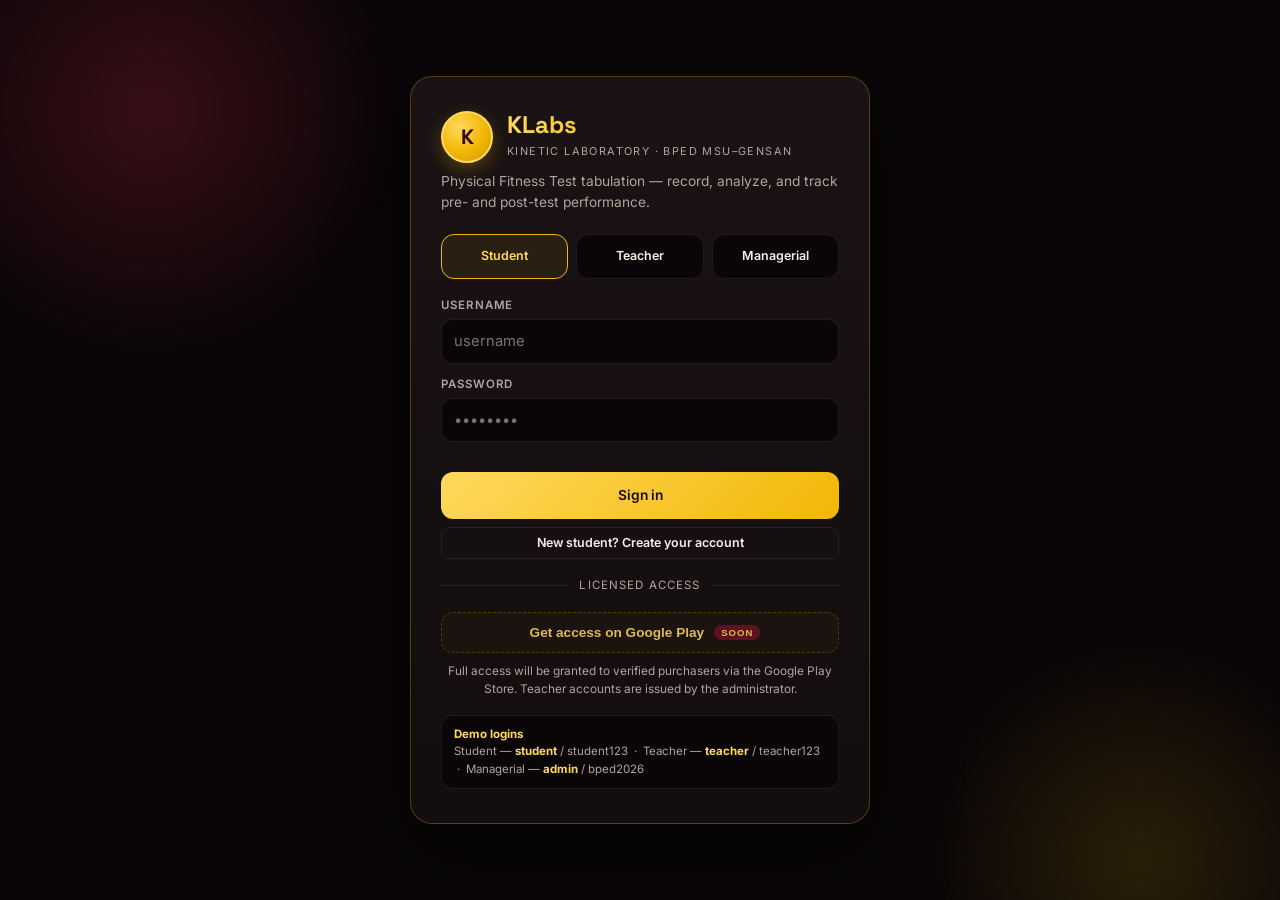
==== commit 4f503517: "Add files via upload" ====
--- a/index.html
+++ b/index.html
@@ -4,7 +4,7 @@
 <meta charset="UTF-8" />
 <meta name="viewport" content="width=device-width, initial-scale=1.0" />
 <meta name="theme-color" content="#0a0608" />
-<title>BPED PFT Analytics — Physical Fitness Test Tabulation</title>
+<title>KLabs — Kinetic Laboratory | BPED Physical Fitness Test</title>
 <link rel="preconnect" href="https://fonts.googleapis.com">
 <link rel="preconnect" href="https://fonts.gstatic.com" crossorigin>
 <link href="https://fonts.googleapis.com/css2?family=Inter:wght@300;400;500;600;700&family=Syncopate:wght@400;700&family=Space+Grotesk:wght@400;500;600;700&display=swap" rel="stylesheet">
@@ -53,17 +53,20 @@
 .pill{display:inline-flex;align-items:center;gap:8px;border:1px solid var(--line-gold);border-radius:999px;padding:6px 14px;font-size:11px;font-weight:600;letter-spacing:.14em;text-transform:uppercase;color:var(--gold);background:rgba(242,183,5,.05)}
 label.fld{display:block;margin-bottom:12px}
 label.fld span{display:block;font-size:.72rem;letter-spacing:.08em;text-transform:uppercase;color:var(--muted);margin-bottom:5px;font-weight:600}
-input,select{width:100%;font:inherit;font-size:.92rem;background:var(--bg);border:1px solid var(--line);color:var(--text);border-radius:11px;padding:10px 12px;transition:border-color .2s}
-input:focus,select:focus{outline:none;border-color:var(--gold)}
+input,select,textarea{width:100%;font:inherit;font-size:.92rem;background:var(--bg);border:1px solid var(--line);color:var(--text);border-radius:11px;padding:10px 12px;transition:border-color .2s}
+input:focus,select:focus,textarea:focus{outline:none;border-color:var(--gold)}
 input[readonly]{opacity:.65;cursor:not-allowed}
 select option{background:var(--panel)}
+.seal{width:52px;height:52px;border-radius:50%;background:radial-gradient(circle at 35% 30%,var(--gold-soft),var(--gold) 55%,var(--gold-deep));display:grid;place-items:center;color:var(--maroon-deep);font-weight:900;font-size:1.3rem;border:2px solid var(--gold-soft);flex-shrink:0;box-shadow:0 6px 18px rgba(242,183,5,.28)}
+.seal-k{font-family:var(--grok);font-weight:800;letter-spacing:-1px}
+.seal.sm{width:34px;height:34px;font-size:1rem;border-width:2px;box-shadow:none}
+.brandmark{background:linear-gradient(92deg,var(--gold-soft),var(--gold) 55%,var(--gold-deep));-webkit-background-clip:text;background-clip:text;-webkit-text-fill-color:transparent}
 #loginView{position:relative;z-index:2;min-height:100vh;display:grid;place-items:center;padding:28px}
-.login-card{width:min(460px,100%);background:linear-gradient(180deg,var(--panel-2),var(--panel));border:1px solid var(--line);border-radius:var(--radius);padding:34px 30px;box-shadow:0 30px 80px rgba(0,0,0,.55)}
+.login-card{width:min(460px,100%);background:linear-gradient(180deg,var(--panel-2),var(--panel));border:1px solid var(--line-gold);border-radius:var(--radius);padding:34px 30px;box-shadow:0 30px 80px rgba(0,0,0,.55)}
 .login-brand{display:flex;align-items:center;gap:14px;margin-bottom:6px}
 .login-brand img{width:52px;height:52px;object-fit:contain;filter:drop-shadow(0 4px 10px rgba(0,0,0,.5))}
-.login-brand .seal{width:52px;height:52px;border-radius:50%;background:radial-gradient(circle at 35% 30%,var(--gold-soft),var(--gold) 55%,var(--gold-deep));display:grid;place-items:center;color:var(--maroon-deep);font-weight:900;font-size:.7rem;border:2px solid var(--gold-soft)}
-.login-brand h1{font-family:var(--grok);font-size:1.18rem;margin:0;font-weight:700;line-height:1.1}
-.login-brand small{color:var(--muted);font-size:.7rem;letter-spacing:1.4px;text-transform:uppercase}
+.login-brand h1{font-family:var(--grok);font-size:1.5rem;margin:0;font-weight:700;line-height:1}
+.login-brand small{color:var(--muted);font-size:.68rem;letter-spacing:1.4px;text-transform:uppercase}
 .role-tabs{display:grid;grid-template-columns:repeat(3,1fr);gap:8px;margin:22px 0 18px}
 .role-tab{text-align:center;padding:12px 6px;border:1px solid var(--line);border-radius:13px;cursor:pointer;background:var(--bg);transition:.2s;font-size:.78rem;font-weight:600}
 .role-tab svg.lucide{width:22px;height:22px;display:block;margin:0 auto 5px;color:var(--gold-deep)}
@@ -78,9 +81,10 @@
 .err{color:#ff8a73;font-size:.8rem;margin-top:8px;min-height:18px}
 #appView{position:relative;z-index:2}
 header.nav{position:sticky;top:0;z-index:50;backdrop-filter:blur(14px);background:rgba(10,6,8,.7);border-bottom:1px solid var(--line)}
+header.nav::after{content:"";position:absolute;left:0;right:0;bottom:-1px;height:2px;background:linear-gradient(90deg,transparent,var(--gold),transparent);opacity:.45}
 .nav-in{max-width:var(--maxw);margin:0 auto;display:flex;align-items:center;gap:12px;padding:12px 20px}
 .nav-logo{display:flex;align-items:center;gap:10px;font-family:var(--grok);font-weight:700}
-.nav-logo img{width:36px;height:36px;object-fit:contain}
+.nav-logo img{width:34px;height:34px;object-fit:contain}
 .nav-logo small{display:block;font-weight:400;font-size:.6rem;letter-spacing:1.4px;text-transform:uppercase;color:var(--muted)}
 .nav-spacer{flex:1}
 .role-badge{font-size:.7rem;text-transform:uppercase;letter-spacing:.1em;font-weight:700;padding:5px 12px;border-radius:999px;background:rgba(165,35,56,.25);color:var(--gold-soft);border:1px solid rgba(165,35,56,.4)}
@@ -90,15 +94,17 @@
 .cloud-chip.off{background:rgba(255,255,255,.04);color:var(--muted)}
 main{max-width:var(--maxw);margin:0 auto;padding:26px 20px 40px}
 .eyebrow{font-size:12px;font-weight:700;letter-spacing:.2em;text-transform:uppercase;color:var(--gold-deep)}
-h2.sec{font-family:var(--grok);font-size:clamp(24px,3.6vw,40px);font-weight:600;margin:8px 0 4px;letter-spacing:-.02em}
+h2.sec{font-family:var(--grok);font-size:clamp(24px,3.6vw,40px);font-weight:600;margin:8px 0 4px;letter-spacing:-.02em;background:linear-gradient(92deg,#fff 10%,var(--gold-soft));-webkit-background-clip:text;background-clip:text;-webkit-text-fill-color:transparent}
 .sub{color:var(--muted);font-size:.92rem;margin:0 0 22px}
 .cards-grid{display:grid;gap:16px}
 .grid-2{grid-template-columns:repeat(auto-fit,minmax(300px,1fr))}
 .grid-3{grid-template-columns:repeat(auto-fit,minmax(240px,1fr))}
 .grid-4{grid-template-columns:repeat(auto-fit,minmax(170px,1fr))}
-.card{background:linear-gradient(180deg,var(--panel-2),var(--panel));border:1px solid var(--line);border-radius:var(--radius);padding:22px}
+.card{background:linear-gradient(180deg,var(--panel-2),var(--panel));border:1px solid var(--line);border-radius:var(--radius);padding:22px;transition:transform .25s,border-color .25s,box-shadow .25s}
+.card:hover{transform:translateY(-2px);border-color:var(--line-gold);box-shadow:0 16px 44px rgba(0,0,0,.4)}
 .card h3{font-family:var(--grok);font-weight:600;font-size:1.02rem;color:var(--gold-soft);margin:0 0 14px;display:flex;align-items:center;gap:9px}
-.stat{background:linear-gradient(160deg,var(--panel-2),var(--panel));border:1px solid var(--line);border-radius:18px;padding:18px 20px;position:relative}
+.stat{background:linear-gradient(160deg,var(--panel-2),var(--panel));border:1px solid var(--line);border-radius:18px;padding:18px 20px;position:relative;overflow:hidden}
+.stat::before{content:"";position:absolute;top:0;left:0;right:0;height:3px;background:linear-gradient(90deg,var(--maroon-bright),var(--gold))}
 .stat .num{font-family:var(--grok);font-size:1.9rem;font-weight:700;color:var(--gold);line-height:1}
 .stat .lbl{font-size:.7rem;text-transform:uppercase;letter-spacing:.1em;color:var(--muted);margin-top:8px}
 .stat .num small{font-size:.9rem;color:var(--muted)}
@@ -115,7 +121,8 @@
 .r1{background:rgba(165,35,56,.22);color:#ff8aa0;border:1px solid rgba(165,35,56,.45)}
 .r0{background:rgba(255,255,255,.05);color:var(--muted);border:1px solid var(--line)}
 .tabbar{display:flex;gap:8px;flex-wrap:wrap;margin:0 0 22px}
-.tab{padding:9px 15px;border-radius:11px;border:1px solid var(--line);background:var(--panel-2);cursor:pointer;font-weight:600;font-size:.84rem;display:inline-flex;align-items:center}
+.tab{padding:9px 15px;border-radius:11px;border:1px solid var(--line);background:var(--panel-2);cursor:pointer;font-weight:600;font-size:.84rem;display:inline-flex;align-items:center;transition:border-color .2s,transform .15s}
+.tab:not(.active):hover{border-color:var(--line-gold);transform:translateY(-1px)}
 .tab.active{background:linear-gradient(135deg,var(--maroon-bright),var(--maroon));color:#fff;border:none}
 .chart-box{position:relative;height:330px}
 .delta{font-weight:700;font-family:var(--grok);font-size:.9rem}
@@ -157,6 +164,8 @@
 .iconbtn{border:1px solid var(--line);background:var(--panel-2);color:var(--text);border-radius:8px;padding:5px 8px;cursor:pointer;display:inline-flex;align-items:center}
 .iconbtn:hover{border-color:var(--line-gold);color:var(--gold-soft)}
 .iconbtn svg.lucide{width:15px;height:15px}
+.cloud-steps{font-size:.82rem;color:var(--muted);background:var(--bg);border:1px solid var(--line);border-radius:12px;padding:10px 14px 10px 30px;margin:0 0 12px}
+.cloud-steps li{margin-bottom:4px}
 @media print{.nav,.tabbar,.no-print,.bg-blobs,.info-btn{display:none!important}body{background:#fff;color:#111}.card{break-inside:avoid}}
 </style>
 </head>
@@ -167,10 +176,10 @@
 <section id="loginView">
   <div class="login-card">
     <div class="login-brand">
-      <img src="https://jaycarlobagayas-netizen.github.io/bpedleptresearch/images/logo-bped.png" alt="BPED logo" onerror="this.outerHTML='&lt;div class=&quot;seal&quot;&gt;BPED&lt;/div&gt;'">
-      <div><h1 class="grok">PFT Analytics</h1><small>Physical Fitness Test · BPED MSU–GenSan</small></div>
-    </div>
-    <p class="muted" style="font-size:.86rem;margin:4px 0 0">Tabulate, analyze, and track pre- and post-test fitness performance.</p>
+      <div class="seal seal-k">K</div>
+      <div><h1 class="grok brandmark">KLabs</h1><small>Kinetic Laboratory · BPED MSU–GenSan</small></div>
+    </div>
+    <p class="muted" style="font-size:.86rem;margin:8px 0 0">Physical Fitness Test tabulation — record, analyze, and track pre- and post-test performance.</p>
     <div class="role-tabs" id="roleTabs">
       <div class="role-tab active" data-role="student"><i data-lucide="graduation-cap"></i>Student</div>
       <div class="role-tab" data-role="teacher"><i data-lucide="clipboard-check"></i>Teacher</div>
@@ -180,10 +189,10 @@
     <label class="fld"><span>Password</span><input id="liPass" type="password" autocomplete="current-password" placeholder="••••••••"></label>
     <div class="err" id="liErr"></div>
     <button class="btn btn-gold" style="width:100%;padding:13px;justify-content:center" id="liBtn"><i data-lucide="log-in"></i> Sign in</button>
-    <button class="btn btn-ghost btn-sm" style="width:100%;margin-top:8px;justify-content:center" id="signupToggle">New teacher / student? Create an account</button>
+    <button class="btn btn-ghost btn-sm" style="width:100%;margin-top:8px;justify-content:center" id="signupToggle">New student? Create your account</button>
     <div class="divider">licensed access</div>
     <button class="gplay" title="Available soon on Google Play"><i data-lucide="play"></i> Get access on Google Play <span class="badge-soon">soon</span></button>
-    <p class="note">Full access will be granted to verified purchasers via the Google Play Store. This preview uses local demo accounts.</p>
+    <p class="note">Full access will be granted to verified purchasers via the Google Play Store. Teacher accounts are issued by the administrator.</p>
     <div class="demo-box"><b>Demo logins</b><br>Student — <b>student</b> / student123 &nbsp;·&nbsp; Teacher — <b>teacher</b> / teacher123 &nbsp;·&nbsp; Managerial — <b>admin</b> / bped2026</div>
   </div>
 </section>
@@ -191,7 +200,7 @@
 <!-- APP -->
 <div id="appView" class="hidden">
   <header class="nav"><div class="nav-in">
-    <div class="nav-logo"><img src="https://jaycarlobagayas-netizen.github.io/bpedleptresearch/images/logo-bped.png" alt="" onerror="this.style.display='none'"><div>PFT Analytics<small>BPED · MSU–GenSan</small></div></div>
+    <div class="nav-logo"><div class="seal seal-k sm">K</div><img src="https://jaycarlobagayas-netizen.github.io/bpedleptresearch/images/logo-bped.png" alt="" onerror="this.style.display='none'"><div>KLabs<small>Kinetic Laboratory</small></div></div>
     <div class="nav-spacer"></div>
     <span class="cloud-chip off" id="cloudChip"><i data-lucide="cloud-off"></i> Cloud: off</span>
     <span class="who" id="navWho"></span>
@@ -200,8 +209,8 @@
   </div></header>
   <main id="appMain"></main>
   <div class="foot">
-    BPED Physical Fitness Test Analytics · Patterned after the BPED LEPT Research portal · For Asst. Prof. Jay Carlo S. Bagayas, MSPE<br>
-    10-station PFT (pre/post) · Norms &amp; mechanics from the uploaded fitness-test manual · Connect Firebase for multi-device cloud sync.
+    <b class="gold">KLabs</b> — Kinetic Laboratory · BPED Physical Fitness Test Analytics · MSU–General Santos<br>
+    Developed by <b>JCB</b> (Jay Carlo S. Bagayas, MSPE) · 10-station PFT (pre/post) · Connect Firebase for multi-device cloud sync.
   </div>
 </div>
 
@@ -253,10 +262,7 @@
   nelson:{dir:'low',src:'default',M:[0.15,0.18,0.22,0.27],F:[0.15,0.18,0.22,0.27]},
 };
 function rate(key,value,gender){if(value===''||value==null||isNaN(value))return null;const n=DB.norms[key],g=(gender==='F'?'F':'M'),c=n[g],v=parseFloat(value);let p;if(n.dir==='high')p=v>=c[0]?5:v>=c[1]?4:v>=c[2]?3:v>=c[3]?2:1;else p=v<=c[0]?5:v<=c[1]?4:v<=c[2]?3:v<=c[3]?2:1;return{points:p,label:RATE_LABELS[p]};}
-function scoringMatrix(key){const n=DB.norms[key],op=n.dir==='high'?'≥':'≤',last=n.dir==='high'?'<':'>',idx={5:0,4:1,3:2,2:3};
-  const cell=(a,p)=>p===1?(last+' '+a[3]):(op+' '+a[idx[p]]);
-  let r='';[5,4,3,2,1].forEach(p=>{r+=`<tr><td><span class="${rcls(p)}">${RATE_LABELS[p]}</span></td><td>${cell(n.M,p)}</td><td>${cell(n.F,p)}</td></tr>`;});
-  return`<table class="matrix"><thead><tr><th>Remark</th><th>Male</th><th>Female</th></tr></thead><tbody>${r}</tbody></table>`;}
+function scoringMatrix(key){const n=DB.norms[key],op=n.dir==='high'?'≥':'≤',last=n.dir==='high'?'<':'>',idx={5:0,4:1,3:2,2:3};const cell=(a,p)=>p===1?(last+' '+a[3]):(op+' '+a[idx[p]]);let r='';[5,4,3,2,1].forEach(p=>{r+=`<tr><td><span class="${rcls(p)}">${RATE_LABELS[p]}</span></td><td>${cell(n.M,p)}</td><td>${cell(n.F,p)}</td></tr>`;});return`<table class="matrix"><thead><tr><th>Remark</th><th>Male</th><th>Female</th></tr></thead><tbody>${r}</tbody></table>`;}
 function bmiOf(h,w){h=parseFloat(h);w=parseFloat(w);if(!h||!w)return null;return w/(h*h);}
 function bmiClass(b){if(b==null)return'';if(b<18.5)return'Underweight';if(b<25)return'Normal';if(b<30)return'Overweight';return'Obese';}
 function karvonen(age,rhr){age=parseFloat(age);rhr=parseFloat(rhr);if(!age)return null;const mhr=220-age,hrr=rhr?mhr-rhr:null,z=p=>hrr!=null?Math.round(hrr*p+rhr):null;return{mhr,hrr,zones:{z60:[z(.6),z(.7)],z70:[z(.7),z(.8)],z80:[z(.8),z(.9)],z90:[z(.9),z(1)]}};}
@@ -318,24 +324,28 @@
 let cloud={on:false,db:null,storage:null,lastTs:0};
 function getFBConfig(){try{const r=localStorage.getItem(FB_KEY);if(r){const c=JSON.parse(r);if(c&&c.apiKey&&c.projectId)return c;}}catch(e){}return null;}
 function initCloud(){const cfg=getFBConfig();if(!cfg||typeof firebase==='undefined')return;try{if(!firebase.apps||!firebase.apps.length)firebase.initializeApp(cfg);cloud.db=firebase.firestore();try{cloud.storage=firebase.storage();}catch(e){}cloud.on=true;updateCloudChip();
-  cloud.db.collection('pft').doc('state').onSnapshot(snap=>{const d=snap.data();if(d&&d.data&&d.ts&&d.ts!==cloud.lastTs){DB=d.data;cloud.lastTs=d.ts;try{localStorage.setItem(KEY,JSON.stringify(DB));}catch(e){}rerender();}},err=>console.warn('cloud snap',err));
+  cloud.db.collection('klabs').doc('state').onSnapshot(snap=>{const d=snap.data();if(d&&d.data&&d.ts&&d.ts!==cloud.lastTs){DB=d.data;cloud.lastTs=d.ts;try{localStorage.setItem(KEY,JSON.stringify(DB));}catch(e){}rerender();}},err=>console.warn('cloud snap',err));
 }catch(e){console.warn('cloud init failed',e);}}
-function cloudSave(){if(!cloud.on||!cloud.db)return;cloud.lastTs=Date.now();cloud.db.collection('pft').doc('state').set({data:DB,ts:cloud.lastTs}).catch(e=>console.warn('cloud save',e));}
+function cloudSave(){if(!cloud.on||!cloud.db)return;cloud.lastTs=Date.now();cloud.db.collection('klabs').doc('state').set({data:DB,ts:cloud.lastTs}).catch(e=>console.warn('cloud save',e));}
 function updateCloudChip(){const c=el('cloudChip');if(!c)return;if(cloud.on){c.className='cloud-chip on';c.innerHTML='<i data-lucide="cloud"></i> Cloud: synced';}else{c.className='cloud-chip off';c.innerHTML='<i data-lucide="cloud-off"></i> Cloud: off';}icons();}
 function openCloudModal(){
   const cfg=getFBConfig()||{};const isMgr=SESSION&&SESSION.role==='managerial';
   modal(`<h3 class="grok"><i data-lucide="cloud"></i> Cloud sync (Firebase)</h3>
   <p class="sub">${cloud.on?'Connected — data syncs in real time across devices via Firestore.':'Currently using this browser only. Paste your Firebase web-app config to enable multi-device sync and cloud file storage.'}</p>
-  ${isMgr?`<label class="fld"><span>Firebase config (JSON from your Firebase console → Project settings → Web app)</span>
-  <textarea id="fbCfg" rows="9" style="width:100%;font-family:var(--grok);font-size:.8rem;background:var(--bg);border:1px solid var(--line);color:var(--text);border-radius:11px;padding:10px">${cfg.apiKey?esc(JSON.stringify(cfg,null,2)):'{\n  "apiKey": "",\n  "authDomain": "your-project.firebaseapp.com",\n  "projectId": "your-project",\n  "storageBucket": "your-project.appspot.com",\n  "messagingSenderId": "",\n  "appId": ""\n}'}</textarea></label>
+  ${isMgr?`<ol class="cloud-steps">
+    <li>Create a project at <b>console.firebase.google.com</b>.</li>
+    <li>Add a <b>Web app</b> (&lt;/&gt;) and copy its <b>firebaseConfig</b>.</li>
+    <li>Enable <b>Firestore Database</b> and <b>Storage</b>.</li>
+    <li>Paste the config JSON below, then <b>Connect &amp; reload</b>.</li>
+    <li>See the full step-by-step guide file for security rules.</li>
+  </ol>
+  <label class="fld"><span>Firebase config (JSON from Project settings → Web app)</span>
+  <textarea id="fbCfg" rows="9" style="font-family:var(--grok);font-size:.8rem">${cfg.apiKey?esc(JSON.stringify(cfg,null,2)):'{\n  "apiKey": "",\n  "authDomain": "your-project.firebaseapp.com",\n  "projectId": "your-project",\n  "storageBucket": "your-project.appspot.com",\n  "messagingSenderId": "",\n  "appId": ""\n}'}</textarea></label>
   <div class="err" id="fbErr"></div>
   <div style="display:flex;gap:10px;justify-content:flex-end"><button class="btn" data-close>Close</button>${cfg.apiKey?'<button class="btn btn-maroon" id="fbClear">Disconnect</button>':''}<button class="btn btn-gold" id="fbSave"><i data-lucide="cloud"></i> Connect &amp; reload</button></div>`
   :`<p class="muted">Ask the managerial administrator to configure cloud sync.</p><div style="display:flex;justify-content:flex-end"><button class="btn" data-close>Close</button></div>`}`);
   icons();
-  if(isMgr){
-    const sb=el('fbSave');if(sb)sb.onclick=()=>{try{const c=JSON.parse(el('fbCfg').value);if(!c.apiKey||!c.projectId)throw 0;localStorage.setItem(FB_KEY,JSON.stringify(c));toast('Saved — reloading');setTimeout(()=>location.reload(),500);}catch(e){el('fbErr').textContent='Invalid config — paste the JSON object from Firebase.';}};
-    const cl=el('fbClear');if(cl)cl.onclick=()=>{localStorage.removeItem(FB_KEY);toast('Disconnected — reloading');setTimeout(()=>location.reload(),500);};
-  }
+  if(isMgr){const sb=el('fbSave');if(sb)sb.onclick=()=>{try{const c=JSON.parse(el('fbCfg').value);if(!c.apiKey||!c.projectId)throw 0;localStorage.setItem(FB_KEY,JSON.stringify(c));toast('Saved — reloading');setTimeout(()=>location.reload(),500);}catch(e){el('fbErr').textContent='Invalid config — paste the JSON object from Firebase.';}};const cl=el('fbClear');if(cl)cl.onclick=()=>{localStorage.removeItem(FB_KEY);toast('Disconnected — reloading');setTimeout(()=>location.reload(),500);};}
 }
 
 /* ============================================================ 5. AUTH ============================================================ */
@@ -349,34 +359,27 @@
 function doLogin(){const u=val('liUser'),p=el('liPass').value,err=el('liErr');const user=DB.users.find(x=>x.username.toLowerCase()===u.toLowerCase()&&x.pass===p);if(!user){err.textContent='Invalid username or password.';return;}if(user.role!==loginRole){err.textContent='This is a '+user.role+' account — switch the tab above.';return;}SESSION=user;err.textContent='';enterApp();}
 function logout(){SESSION=null;el('appView').classList.add('hidden');el('loginView').classList.remove('hidden');el('liPass').value='';icons();}
 function openSignup(){
-  modal(`<h3 class="grok"><i data-lucide="user-plus"></i> Create an account</h3><p class="sub">Teachers and students can self-register in this preview. Managerial access is restricted.</p>
+  modal(`<h3 class="grok"><i data-lucide="user-plus"></i> Create your student account</h3><p class="sub">Students self-register and choose their section. Teacher accounts are issued by the administrator.</p>
   <div class="row">
     <label class="fld"><span>Full name</span><input id="suName"></label>
-    <label class="fld"><span>Role</span><select id="suRole"><option value="student">Student</option><option value="teacher">Teacher</option></select></label>
     <label class="fld"><span>Email</span><input id="suEmail" placeholder="name@student.edu"></label>
     <label class="fld"><span>Username</span><input id="suUser"></label>
     <label class="fld"><span>Password</span><input id="suPass" type="password"></label>
-    <label class="fld" id="suSecStud"><span>Section (permanent once created)</span><select id="suSecSel">${SECTIONS.map(s=>`<option value="${esc(s.label)}">${esc(s.label)}</option>`).join('')}</select></label>
-    <label class="fld hidden" id="suSecTeach"><span>Section you handle</span><input id="suSecInp" placeholder="e.g. BSED-PE 1B"></label>
+    <label class="fld" style="grid-column:1/-1"><span>Section (permanent once created)</span><select id="suSecSel">${SECTIONS.map(s=>`<option value="${esc(s.label)}">${esc(s.label)}</option>`).join('')}</select></label>
   </div><div class="err" id="suErr"></div>
   <div style="display:flex;gap:10px;justify-content:flex-end"><button class="btn" data-close>Cancel</button><button class="btn btn-gold" id="suBtn">Create account</button></div>`);
   icons();
-  el('suRole').onchange=function(){const stud=this.value==='student';el('suSecStud').classList.toggle('hidden',!stud);el('suSecTeach').classList.toggle('hidden',stud);};
   el('suBtn').onclick=()=>{
-    const name=val('suName'),role=val('suRole'),email=val('suEmail').toLowerCase(),user=val('suUser'),pass=val('suPass'),err=el('suErr');
-    if(!name||!user||!pass||!email){err.textContent='Name, email, username and password are required.';return;}
+    const name=val('suName'),email=val('suEmail').toLowerCase(),user=val('suUser'),pass=val('suPass'),err=el('suErr');
+    if(!name||!user||!pass||!email){err.textContent='All fields are required.';return;}
     if(DB.users.some(x=>x.username.toLowerCase()===user.toLowerCase())){err.textContent='Username already taken.';return;}
-    const nu={id:uid(),name,email,username:user,pass,role};
-    if(role==='teacher'){nu.sections=[val('suSecInp')||'Unassigned'];}
-    else{ // student: lock section now
-      const chosen=val('suSecSel');
-      let recExisting=DB.students.find(s=>s.email&&s.email.toLowerCase()===email);
-      if(!recExisting){DB.students.push({id:uid(),name,email,gender:'M',age:'',heightM:'',weightKg:'',section:chosen,createdBy:'self',hr:{pre:{},post:{}},scores:{pre:{},post:{}}});}
-      else if(!recExisting.section||recExisting.section==='Unassigned'){recExisting.section=chosen;}
-    }
-    DB.users.push(nu);save();closeModal();
+    const chosen=val('suSecSel');
+    let recExisting=DB.students.find(s=>s.email&&s.email.toLowerCase()===email);
+    if(!recExisting){DB.students.push({id:uid(),name,email,gender:'M',age:'',heightM:'',weightKg:'',section:chosen,createdBy:'self',hr:{pre:{},post:{}},scores:{pre:{},post:{}}});}
+    else if(!recExisting.section||recExisting.section==='Unassigned'){recExisting.section=chosen;}
+    DB.users.push({id:uid(),name,email,username:user,pass,role:'student'});save();closeModal();
     el('liUser').value=user;el('liPass').value=pass;
-    document.querySelectorAll('.role-tab').forEach(x=>x.classList.toggle('active',x.dataset.role===role));loginRole=role;
+    document.querySelectorAll('.role-tab').forEach(x=>x.classList.toggle('active',x.dataset.role==='student'));loginRole='student';
     toast('Account created — signing you in…');setTimeout(doLogin,300);
   };
 }
@@ -407,7 +410,7 @@
   clearCharts();const rec=getStudentRecord();const assigned=rec.section&&rec.section!=='Unassigned';
   el('appMain').innerHTML=`
     <div class="eyebrow">My Performance</div><h2 class="sec">Hello, ${esc(rec.name)}</h2>
-    <p class="sub">Section: <b class="gold">${esc(rec.section||'Unassigned')}</b> ${assigned?'· assigned &amp; permanent — only your teacher can change it':'· <span class="muted">ask your teacher to add you, or it is set at sign-up</span>'} · ${rec.gender==='F'?'Female':'Male'} · Age ${rec.age||'—'}</p>
+    <p class="sub">Section: <b class="gold">${esc(rec.section||'Unassigned')}</b> ${assigned?'· assigned &amp; permanent — only your teacher can change it':'· <span class="muted">set at sign-up / by your teacher</span>'} · ${rec.gender==='F'?'Female':'Male'} · Age ${rec.age||'—'}</p>
     <div class="tabbar">
       <div class="tab ${studTab==='dash'?'active':''}" data-st="dash">${ic('layout-dashboard')}Dashboard</div>
       <div class="tab ${studTab==='pre'?'active':''}" data-st="pre">${ic('clipboard-pen')}Pre-test</div>
@@ -457,7 +460,7 @@
         <label class="fld"><span>Age</span><input id="pfAge" type="number" value="${rec.age||''}"></label>
         <label class="fld"><span>Height (m)</span><input id="pfH" type="number" step="0.01" value="${rec.heightM||''}"></label>
         <label class="fld"><span>Weight (kg)</span><input id="pfW" type="number" step="0.1" value="${rec.weightKg||''}"></label>
-        <label class="fld"><span>Section (locked)</span><input value="${esc(rec.section||'Unassigned')}" readonly title="Set by your teacher / at sign-up — cannot be changed"></label>
+        <label class="fld"><span>Section (locked)</span><input value="${esc(rec.section||'Unassigned')}" readonly title="Set at sign-up / by your teacher — cannot be changed"></label>
       </div>
     </div>
     <div class="card" style="margin-bottom:16px"><h3>${ic(phase==='pre'?'clipboard-pen':'clipboard-check')} ${phase==='pre'?'PRE-TEST':'POST-TEST'} scorecard <span class="badge-soon" style="background:var(--maroon-deep)">${phase}</span></h3>
@@ -473,7 +476,7 @@
       <button class="btn" id="gotoResults">${ic('trending-up')} View results</button>
     </div>`;
   icons();
-  document.querySelectorAll('[data-guide]').forEach(b=>b.onclick=()=>{const key=b.dataset.guide,g=el('g_'+key);if(g.classList.contains('open')){g.classList.remove('open');return;}if(!g.innerHTML){const G=GUIDE[key];g.innerHTML=`<span class="tag">Purpose: ${G.purpose}</span><span class="tag">Equipment: ${G.equip}</span><ol>${G.steps.map(x=>`<li>${x}</li>`).join('')}</ol><div style="font-weight:600;color:var(--gold-soft);font-size:.74rem;text-transform:uppercase;letter-spacing:.08em;margin:6px 0 2px">Scoring matrix (${STATIONS.find(s=>s.key===key).unit})</div>${scoringMatrix(key)}`;}g.classList.add('open');});
+  document.querySelectorAll('[data-guide]').forEach(b=>b.onclick=()=>{const key=b.dataset.guide,g=el('g_'+key);if(g.classList.contains('open')){g.classList.remove('open');return;}if(!g.innerHTML){const G=GUIDE[key];g.innerHTML=`<span class="tag">Purpose: ${G.purpose}</span><span class="tag">Equipment: ${G.equip}</span><ol>${G.steps.map(x=>`<li>${x}</li>`).join('')}</ol><div style="font-weight:600;color:var(--gold-soft);font-size:.74rem;text-transform:uppercase;letter-spacing:.08em;margin:6px 0 2px">Scoring matrix (${STATIONS.find(s=>s.key===key).unit})</div>${scoringMatrix(key)}`;icons();}g.classList.add('open');});
   const gsel=el('pfGender');
   function setRem(inp){const r=rate(inp.dataset.k,inp.value,gsel.value);el('rm_'+inp.dataset.k).innerHTML=r?`<span class="${rcls(r.points)}">${r.label}</span>`:'<span class="rate r0">—</span>';}
   document.querySelectorAll('#studBody input[data-k]').forEach(inp=>inp.addEventListener('input',()=>setRem(inp)));
@@ -505,7 +508,7 @@
   if(file.size>2*1024*1024){if(errEl)errEl.textContent='File is larger than 2 MB. Connect Firebase for large-file cloud storage.';return;}
   const r=new FileReader();r.onload=()=>{meta.dataUrl=r.result;rec.intervention=meta;save();toast('Intervention saved');renderStudent();};r.readAsDataURL(file);
 }
-function viewIntervention(rec){const iv=rec.intervention;if(!iv){toast('No intervention submitted');return;}const src=iv.url||iv.dataUrl;if(!src){toast('File unavailable');return;}const w=window.open();if(w){if(iv.url){w.location=iv.url;}else{w.document.write(`<iframe src="${iv.dataUrl}" style="border:0;width:100%;height:100vh"></iframe>`);}}else toast('Allow pop-ups to view the file');}
+function viewIntervention(rec){const iv=rec&&rec.intervention;if(!iv){toast('No intervention submitted');return;}const src=iv.url||iv.dataUrl;if(!src){toast('File unavailable');return;}const w=window.open();if(w){if(iv.url){w.location=iv.url;}else{w.document.write(`<iframe src="${iv.dataUrl}" style="border:0;width:100%;height:100vh"></iframe>`);}}else toast('Allow pop-ups to view the file');}
 function studResults(rec){
   const pre=phaseSummary(rec,'pre'),post=phaseSummary(rec,'post');
   const pctChange=(pre.filled&&post.filled&&pre.pct>0)?Math.round((post.pct-pre.pct)/pre.pct*100):null;
@@ -662,6 +665,7 @@
 }
 function mgrAccounts(){
   let h=`<div class="card"><div style="display:flex;gap:10px;margin-bottom:12px;flex-wrap:wrap"><h3 style="flex:1;margin:0">${ic('user-cog')} Teachers &amp; accounts</h3><button class="btn btn-sm" id="cloudBtn">${ic('cloud')} Cloud sync</button><button class="btn btn-gold btn-sm" id="addUser">${ic('user-plus')} Add account</button></div>
+    <p class="muted" style="font-size:.8rem;margin:-4px 0 12px">As administrator you issue teacher accounts here — teachers cannot self-register.</p>
     <div class="tbl-wrap"><table><thead><tr><th>Name</th><th>Email</th><th>Username</th><th>Role</th><th>Section(s)</th><th></th></tr></thead><tbody>`;
   DB.users.forEach(u=>{h+=`<tr><td><b>${esc(u.name)}</b></td><td class="muted" style="font-size:.78rem">${esc(u.email||'—')}</td><td>${esc(u.username)}</td><td><span class="rate ${u.role==='managerial'?'r1':u.role==='teacher'?'r4':'r3'}">${u.role}</span></td><td>${esc((u.sections||[]).join(', ')||'—')}</td><td>${u.id!=='u_admin'?`<button class="iconbtn" data-deluser="${u.id}" title="Remove">${ic('trash-2')}</button>`:'<span class="muted">—</span>'}</td></tr>`;});
   el('mgrBody').innerHTML=h+'</tbody></table></div></div>';
@@ -669,7 +673,7 @@
   el('mgrBody').querySelectorAll('[data-deluser]').forEach(b=>b.onclick=()=>{if(confirm('Remove this account?')){DB.users=DB.users.filter(u=>u.id!==b.dataset.deluser);save();renderManagerial();}});icons();
 }
 function openAccountModal(){
-  modal(`<h3 class="grok">${ic('user-plus')} Add account</h3><div class="row">
+  modal(`<h3 class="grok">${ic('user-plus')} Add account</h3><p class="sub">Issue teacher, student, or managerial accounts.</p><div class="row">
     <label class="fld"><span>Name</span><input id="auName"></label>
     <label class="fld"><span>Role</span><select id="auRole"><option value="teacher">Teacher</option><option value="student">Student</option><option value="managerial">Managerial</option></select></label>
     <label class="fld"><span>Email</span><input id="auEmail"></label>
@@ -712,13 +716,13 @@
   let rowsHtml='';STATIONS.forEach(s=>{const pv=(rec.scores.pre||{})[s.key],qv=(rec.scores.post||{})[s.key],pr=p.pts[s.key],qr=q.pts[s.key],d=(pr!=null&&qr!=null)?qr-pr:null;rowsHtml+=`<tr><td>${s.no}. ${s.name}</td><td>${s.comp}</td><td>${pv!=null?pv:'—'}</td><td>${pr!=null?RATE_LABELS[pr]:'—'}</td><td>${qv!=null?qv:'—'}</td><td>${qr!=null?RATE_LABELS[qr]:'—'}</td><td style="color:${d>0?'#1a7f43':d<0?'#b3261e':'#666'}">${d==null?'—':(d>0?'▲ +'+d:d<0?'▼ '+d:'▬ 0')}</td></tr>`;});
   const statTxt=res.insufficient?'Insufficient paired data for a t-test.':`Paired t-test across 10 components: M = ${res.md>=0?'+':''}${res.md.toFixed(2)}, SD = ${res.sdd.toFixed(2)}, t(${res.df}) = ${isFinite(res.t)?res.t.toFixed(2):'∞'}, ${fmtP(res.p)}, Cohen's d = ${isFinite(res.cohend)?res.cohend.toFixed(2):'∞'} (${res.p<0.05?'significant':'not significant'} at α=.05).`;
   const win=window.open('','_blank');if(!win){toast('Allow pop-ups to download the report');return;}
-  win.document.write(`<!doctype html><html><head><meta charset="utf-8"><title>PFT Result — ${esc(rec.name)}</title><style>body{font-family:Georgia,serif;color:#1a1a1a;max-width:800px;margin:24px auto;padding:0 20px}h1{font-size:20px;border-bottom:3px solid #6b1320;padding-bottom:8px;color:#6b1320}.meta{font-size:13px;color:#444;margin:8px 0 16px}.sum{display:flex;gap:14px;margin:14px 0}.box{flex:1;border:1px solid #ccc;border-radius:8px;padding:10px;text-align:center}.box b{font-size:22px;color:#6b1320;display:block}table{width:100%;border-collapse:collapse;font-size:12.5px;margin:10px 0}th,td{border:1px solid #ccc;padding:6px 8px;text-align:left}th{background:#6b1320;color:#ffd95e}.stat{font-size:12.5px;background:#faf6ef;border:1px solid #e6dcc8;border-radius:8px;padding:10px;margin-top:6px}@media print{.np{display:none}}</style></head><body>
-  <h1>BPED Physical Fitness Test — Individual Result</h1>
+  win.document.write(`<!doctype html><html><head><meta charset="utf-8"><title>KLabs Result — ${esc(rec.name)}</title><style>body{font-family:Georgia,serif;color:#1a1a1a;max-width:800px;margin:24px auto;padding:0 20px}h1{font-size:20px;border-bottom:3px solid #6b1320;padding-bottom:8px;color:#6b1320}.brand{color:#c8960a;font-weight:bold;letter-spacing:1px}.meta{font-size:13px;color:#444;margin:8px 0 16px}.sum{display:flex;gap:14px;margin:14px 0}.box{flex:1;border:1px solid #ccc;border-radius:8px;padding:10px;text-align:center}.box b{font-size:22px;color:#6b1320;display:block}table{width:100%;border-collapse:collapse;font-size:12.5px;margin:10px 0}th,td{border:1px solid #ccc;padding:6px 8px;text-align:left}th{background:#6b1320;color:#ffd95e}.stat{font-size:12.5px;background:#faf6ef;border:1px solid #e6dcc8;border-radius:8px;padding:10px;margin-top:6px}@media print{.np{display:none}}</style></head><body>
+  <h1><span class="brand">KLabs</span> — BPED Physical Fitness Test · Individual Result</h1>
   <div class="meta"><b>${esc(rec.name)}</b> | ${rec.gender==='F'?'Female':'Male'} | Age ${rec.age||'—'} | ${esc(rec.section||'')} | ${esc(rec.email||'')}<br>Height ${rec.heightM||'—'} m · Weight ${rec.weightKg||'—'} kg · BMI ${bmi?bmi.toFixed(1)+' ('+bmiClass(bmi)+')':'—'} · MHR ${k?k.mhr:'—'} bpm</div>
   <div class="sum"><div class="box"><b>${p.pct}%</b>Pre-test (${p.rating})</div><div class="box"><b>${q.pct}%</b>Post-test (${q.rating})</div><div class="box"><b>${(p.filled&&q.filled)?(q.pct-p.pct>=0?'+':'')+(q.pct-p.pct)+'%':'—'}</b>Improvement</div></div>
   <table><thead><tr><th>Station</th><th>Component</th><th>Pre</th><th>Pre remark</th><th>Post</th><th>Post remark</th><th>Change</th></tr></thead><tbody>${rowsHtml}</tbody></table>
   ${showSig?`<div class="stat"><b>Scientific analysis.</b> ${statTxt}</div>`:''}
-  <p style="font-size:11px;color:#777;margin-top:10px">Generated by BPED PFT Analytics · MSU–General Santos.</p>
+  <p style="font-size:11px;color:#777;margin-top:10px">Generated by KLabs (Kinetic Laboratory) · BPED · MSU–General Santos · Developed by JCB.</p>
   <button class="np" onclick="window.print()" style="padding:10px 18px;background:#6b1320;color:#ffd95e;border:none;border-radius:8px;cursor:pointer;font-size:14px">Save as PDF / Print</button></body></html>`);win.document.close();
 }
 function printStatReport(title,list){
@@ -727,13 +731,13 @@
   let compRows='';STATIONS.forEach(s=>{const a=agg.prePts[s.key]||0,b=agg.postPts[s.key]||0;compRows+=`<tr><td>${s.no}. ${s.comp}</td><td>${a.toFixed(2)}</td><td>${b.toFixed(2)}</td><td style="color:${b-a>0?'#1a7f43':b-a<0?'#b3261e':'#666'}">${(b-a>=0?'+':'')+(b-a).toFixed(2)}</td></tr>`;});
   const statTxt=res.insufficient?`Insufficient paired data (n = ${res.n}) for a paired t-test.`:`A paired-samples t-test compared the post-test mean (M = ${postM.toFixed(1)}%, SD = ${sd(post).toFixed(1)}) with the pre-test mean (M = ${preM.toFixed(1)}%, SD = ${sd(pre).toFixed(1)}); mean difference = ${res.md>=0?'+':''}${res.md.toFixed(2)}, t(${res.df}) = ${isFinite(res.t)?res.t.toFixed(2):'∞'}, ${fmtP(res.p)}, Cohen's d = ${isFinite(res.cohend)?res.cohend.toFixed(2):'∞'}. The change is ${res.p<0.05?'<b>statistically significant</b>':'not statistically significant'} at α = .05 (${effSize(res.cohend)} effect).`;
   const win=window.open('','_blank');if(!win){toast('Allow pop-ups to print the report');return;}
-  win.document.write(`<!doctype html><html><head><meta charset="utf-8"><title>${esc(title)} — Statistical Report</title><style>body{font-family:Georgia,serif;max-width:820px;margin:24px auto;padding:0 20px;color:#1a1a1a}h1{color:#6b1320;border-bottom:3px solid #6b1320;padding-bottom:8px;font-size:20px}h2{color:#6b1320;font-size:15px;margin-top:20px}table{width:100%;border-collapse:collapse;font-size:12.5px;margin-top:10px}th,td{border:1px solid #ccc;padding:6px 8px}th{background:#6b1320;color:#ffd95e}.stat{font-size:13px;background:#faf6ef;border:1px solid #e6dcc8;border-radius:8px;padding:12px;line-height:1.6}</style></head><body>
-  <h1>${esc(title)} — Physical Fitness Test Report</h1>
+  win.document.write(`<!doctype html><html><head><meta charset="utf-8"><title>KLabs · ${esc(title)} — Statistical Report</title><style>body{font-family:Georgia,serif;max-width:820px;margin:24px auto;padding:0 20px;color:#1a1a1a}h1{color:#6b1320;border-bottom:3px solid #6b1320;padding-bottom:8px;font-size:20px}.brand{color:#c8960a;letter-spacing:1px}h2{color:#6b1320;font-size:15px;margin-top:20px}table{width:100%;border-collapse:collapse;font-size:12.5px;margin-top:10px}th,td{border:1px solid #ccc;padding:6px 8px}th{background:#6b1320;color:#ffd95e}.stat{font-size:13px;background:#faf6ef;border:1px solid #e6dcc8;border-radius:8px;padding:12px;line-height:1.6}</style></head><body>
+  <h1><span class="brand">KLabs</span> — ${esc(title)} · Physical Fitness Test Report</h1>
   <p>Students: <b>${list.length}</b> · Paired (pre &amp; post): <b>${pre.length}</b> · Avg pre <b>${preM.toFixed(1)}%</b> · Avg post <b>${postM.toFixed(1)}%</b> · Avg gain <b>${(postM-preM>=0?'+':'')+(postM-preM).toFixed(1)}%</b></p>
   <h2>Inferential statistics</h2><div class="stat">${statTxt}</div>
   <h2>Mean rating by component (1–5)</h2><table><thead><tr><th>Component</th><th>Pre (M)</th><th>Post (M)</th><th>Change</th></tr></thead><tbody>${compRows}</tbody></table>
   <h2>Enrolled roster</h2><table><thead><tr><th>Name</th><th>Email</th><th>Sex</th><th>Pre %</th><th>Post %</th><th>Gain</th></tr></thead><tbody>${list.map(r=>{const p=phaseSummary(r,'pre'),q=phaseSummary(r,'post');return`<tr><td>${esc(r.name)}</td><td>${esc(r.email||'')}</td><td>${r.gender}</td><td>${p.filled?p.pct+'%':'—'}</td><td>${q.filled?q.pct+'%':'—'}</td><td>${(p.filled&&q.filled)?((q.pct-p.pct>=0?'+':'')+(q.pct-p.pct)+'%'):'—'}</td></tr>`;}).join('')}</tbody></table>
-  <p style="font-size:11px;color:#777;margin-top:16px">BPED PFT Analytics · MSU–General Santos · One-group pretest–posttest design.</p>
+  <p style="font-size:11px;color:#777;margin-top:16px">KLabs (Kinetic Laboratory) · BPED · MSU–General Santos · One-group pretest–posttest design · Developed by JCB.</p>
   <button onclick="window.print()" style="padding:10px 18px;background:#6b1320;color:#ffd95e;border:none;border-radius:8px;cursor:pointer">Save as PDF / Print</button></body></html>`);win.document.close();
 }
 
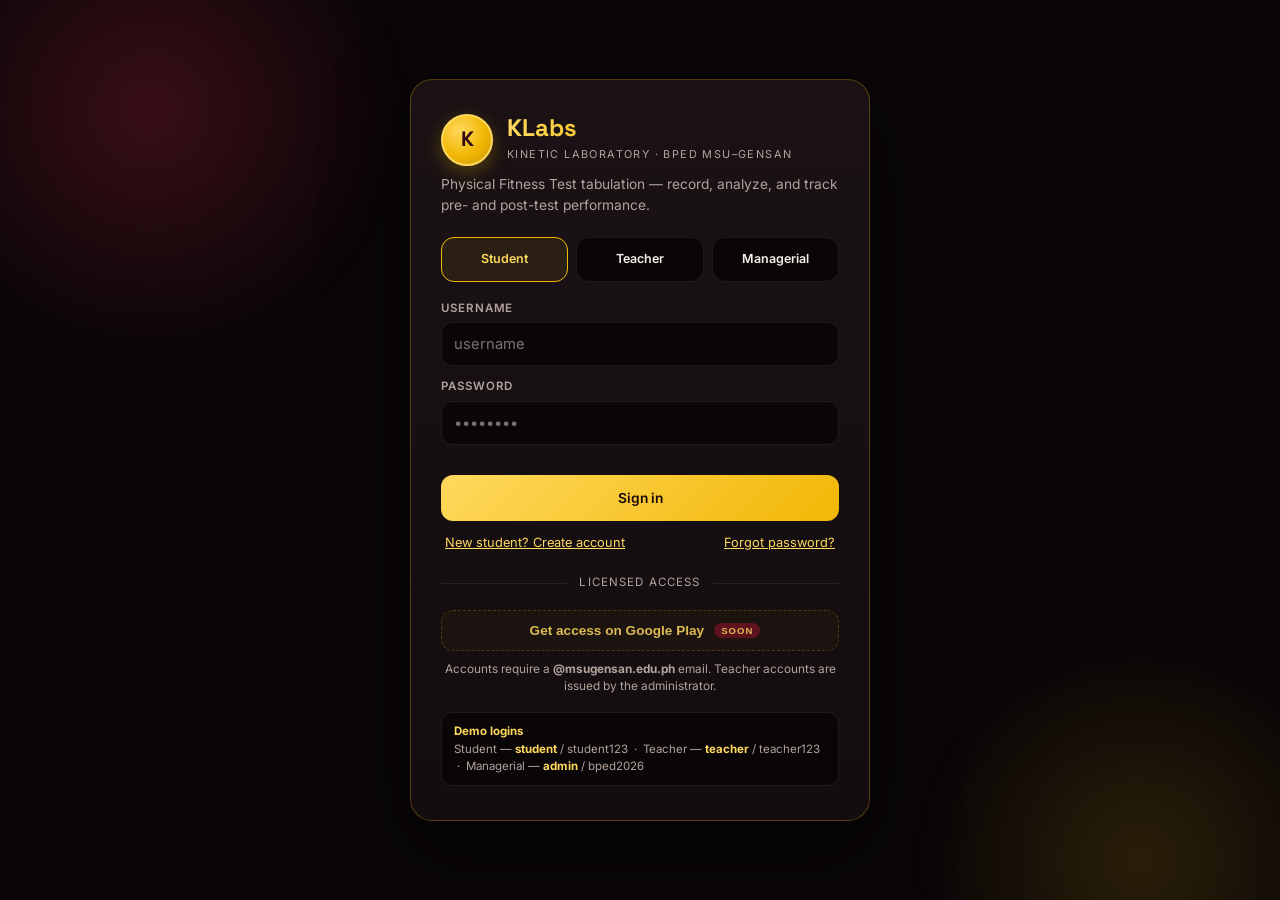
==== commit 786624eb: "Add files via upload" ====
--- a/index.html
+++ b/index.html
@@ -24,6 +24,7 @@
   --radius:22px; --maxw:1280px;
   --grok:'Space Grotesk',sans-serif; --display:'Syncopate',sans-serif;
   --ok:#3fbf7f; --warn:#f2b705; --bad:#e0563f;
+  --red:#ff3b30; --neon:#39ff14;
 }
 *{box-sizing:border-box}
 html,body{margin:0;padding:0}
@@ -50,12 +51,11 @@
 .btn-maroon{background:linear-gradient(135deg,var(--maroon-bright),var(--maroon));color:#fff;border:none}
 .btn-ghost{background:transparent}
 .btn-sm{padding:6px 11px;font-size:.78rem;border-radius:9px}
-.pill{display:inline-flex;align-items:center;gap:8px;border:1px solid var(--line-gold);border-radius:999px;padding:6px 14px;font-size:11px;font-weight:600;letter-spacing:.14em;text-transform:uppercase;color:var(--gold);background:rgba(242,183,5,.05)}
 label.fld{display:block;margin-bottom:12px}
 label.fld span{display:block;font-size:.72rem;letter-spacing:.08em;text-transform:uppercase;color:var(--muted);margin-bottom:5px;font-weight:600}
 input,select,textarea{width:100%;font:inherit;font-size:.92rem;background:var(--bg);border:1px solid var(--line);color:var(--text);border-radius:11px;padding:10px 12px;transition:border-color .2s}
 input:focus,select:focus,textarea:focus{outline:none;border-color:var(--gold)}
-input[readonly]{opacity:.65;cursor:not-allowed}
+input[readonly],input:disabled,select:disabled{opacity:.6;cursor:not-allowed}
 select option{background:var(--panel)}
 .seal{width:52px;height:52px;border-radius:50%;background:radial-gradient(circle at 35% 30%,var(--gold-soft),var(--gold) 55%,var(--gold-deep));display:grid;place-items:center;color:var(--maroon-deep);font-weight:900;font-size:1.3rem;border:2px solid var(--gold-soft);flex-shrink:0;box-shadow:0 6px 18px rgba(242,183,5,.28)}
 .seal-k{font-family:var(--grok);font-weight:800;letter-spacing:-1px}
@@ -64,7 +64,6 @@
 #loginView{position:relative;z-index:2;min-height:100vh;display:grid;place-items:center;padding:28px}
 .login-card{width:min(460px,100%);background:linear-gradient(180deg,var(--panel-2),var(--panel));border:1px solid var(--line-gold);border-radius:var(--radius);padding:34px 30px;box-shadow:0 30px 80px rgba(0,0,0,.55)}
 .login-brand{display:flex;align-items:center;gap:14px;margin-bottom:6px}
-.login-brand img{width:52px;height:52px;object-fit:contain;filter:drop-shadow(0 4px 10px rgba(0,0,0,.5))}
 .login-brand h1{font-family:var(--grok);font-size:1.5rem;margin:0;font-weight:700;line-height:1}
 .login-brand small{color:var(--muted);font-size:.68rem;letter-spacing:1.4px;text-transform:uppercase}
 .role-tabs{display:grid;grid-template-columns:repeat(3,1fr);gap:8px;margin:22px 0 18px}
@@ -79,19 +78,21 @@
 .demo-box{margin-top:16px;font-size:.72rem;color:var(--muted);background:var(--bg);border:1px solid var(--line);border-radius:11px;padding:10px 12px}
 .demo-box b{color:var(--gold-soft)}
 .err{color:#ff8a73;font-size:.8rem;margin-top:8px;min-height:18px}
+.linkbtn{background:none;border:none;color:var(--gold-soft);cursor:pointer;font:inherit;font-size:.8rem;text-decoration:underline;padding:4px}
 #appView{position:relative;z-index:2}
 header.nav{position:sticky;top:0;z-index:50;backdrop-filter:blur(14px);background:rgba(10,6,8,.7);border-bottom:1px solid var(--line)}
 header.nav::after{content:"";position:absolute;left:0;right:0;bottom:-1px;height:2px;background:linear-gradient(90deg,transparent,var(--gold),transparent);opacity:.45}
-.nav-in{max-width:var(--maxw);margin:0 auto;display:flex;align-items:center;gap:12px;padding:12px 20px}
+.nav-in{max-width:var(--maxw);margin:0 auto;display:flex;align-items:center;gap:12px;padding:12px 20px;flex-wrap:wrap}
 .nav-logo{display:flex;align-items:center;gap:10px;font-family:var(--grok);font-weight:700}
 .nav-logo img{width:34px;height:34px;object-fit:contain}
 .nav-logo small{display:block;font-weight:400;font-size:.6rem;letter-spacing:1.4px;text-transform:uppercase;color:var(--muted)}
 .nav-spacer{flex:1}
 .role-badge{font-size:.7rem;text-transform:uppercase;letter-spacing:.1em;font-weight:700;padding:5px 12px;border-radius:999px;background:rgba(165,35,56,.25);color:var(--gold-soft);border:1px solid rgba(165,35,56,.4)}
 .who{font-size:.8rem;color:var(--muted)}
-.cloud-chip{display:inline-flex;align-items:center;gap:6px;font-size:.7rem;font-weight:700;padding:5px 11px;border-radius:999px;cursor:pointer;border:1px solid var(--line)}
+.chip-nav{display:inline-flex;align-items:center;gap:6px;font-size:.7rem;font-weight:700;padding:5px 11px;border-radius:999px;cursor:pointer;border:1px solid var(--line)}
 .cloud-chip.on{background:rgba(63,191,127,.16);color:#7ee2ab;border-color:rgba(63,191,127,.4)}
 .cloud-chip.off{background:rgba(255,255,255,.04);color:var(--muted)}
+.term-chip{border-color:var(--line-gold);background:rgba(242,183,5,.06);color:var(--gold-soft)}
 main{max-width:var(--maxw);margin:0 auto;padding:26px 20px 40px}
 .eyebrow{font-size:12px;font-weight:700;letter-spacing:.2em;text-transform:uppercase;color:var(--gold-deep)}
 h2.sec{font-family:var(--grok);font-size:clamp(24px,3.6vw,40px);font-weight:600;margin:8px 0 4px;letter-spacing:-.02em;background:linear-gradient(92deg,#fff 10%,var(--gold-soft));-webkit-background-clip:text;background-clip:text;-webkit-text-fill-color:transparent}
@@ -148,6 +149,13 @@
 .sig{display:inline-block;padding:2px 10px;border-radius:999px;font-weight:700;font-size:.72rem}
 .sig.yes{background:rgba(63,191,127,.18);color:#7ee2ab;border:1px solid rgba(63,191,127,.4)}
 .sig.no{background:rgba(255,255,255,.05);color:var(--muted);border:1px solid var(--line)}
+.banner{display:flex;gap:12px;align-items:flex-start;background:linear-gradient(160deg,rgba(242,183,5,.08),var(--panel));border:1px solid var(--line-gold);border-radius:14px;padding:14px 16px;margin-bottom:14px}
+.banner svg.lucide{color:var(--gold);flex-shrink:0;margin-top:1px}
+.banner b{color:var(--gold-soft)}
+.bmibox{display:flex;gap:14px;flex-wrap:wrap}
+.bmibox .b{flex:1;min-width:120px;border:1px solid var(--line);border-radius:12px;padding:12px;text-align:center}
+.bmibox .b .v{font-family:var(--grok);font-size:1.5rem;font-weight:700;color:var(--gold)}
+.bmibox .b .l{font-size:.68rem;text-transform:uppercase;letter-spacing:.08em;color:var(--muted);margin-top:4px}
 .modal-bg{position:fixed;inset:0;background:rgba(5,3,4,.7);backdrop-filter:blur(4px);z-index:100;display:grid;place-items:center;padding:20px}
 .modal{width:min(780px,100%);max-height:92vh;overflow:auto;background:linear-gradient(180deg,var(--panel-2),var(--panel));border:1px solid var(--line-gold);border-radius:var(--radius);padding:26px}
 .modal h3{font-family:var(--grok);margin:0 0 6px;font-size:1.2rem}
@@ -159,6 +167,7 @@
 .chip.done{background:rgba(63,191,127,.16);color:#7ee2ab;border:1px solid rgba(63,191,127,.4)}
 .chip.partial{background:rgba(242,183,5,.14);color:var(--gold-soft);border:1px solid var(--line-gold)}
 .chip.none{background:rgba(255,255,255,.04);color:var(--muted);border:1px solid var(--line)}
+.chip.lock{background:rgba(165,35,56,.18);color:#ff8aa0;border:1px solid rgba(165,35,56,.4)}
 .dropzone{border:1px dashed var(--line-gold);border-radius:14px;padding:24px;text-align:center;background:rgba(242,183,5,.03);cursor:pointer}
 .dropzone:hover{background:rgba(242,183,5,.06)}
 .iconbtn{border:1px solid var(--line);background:var(--panel-2);color:var(--text);border-radius:8px;padding:5px 8px;cursor:pointer;display:inline-flex;align-items:center}
@@ -189,10 +198,13 @@
     <label class="fld"><span>Password</span><input id="liPass" type="password" autocomplete="current-password" placeholder="••••••••"></label>
     <div class="err" id="liErr"></div>
     <button class="btn btn-gold" style="width:100%;padding:13px;justify-content:center" id="liBtn"><i data-lucide="log-in"></i> Sign in</button>
-    <button class="btn btn-ghost btn-sm" style="width:100%;margin-top:8px;justify-content:center" id="signupToggle">New student? Create your account</button>
+    <div style="display:flex;justify-content:space-between;align-items:center;margin-top:8px">
+      <button class="linkbtn" id="signupToggle">New student? Create account</button>
+      <button class="linkbtn" id="forgotToggle">Forgot password?</button>
+    </div>
     <div class="divider">licensed access</div>
     <button class="gplay" title="Available soon on Google Play"><i data-lucide="play"></i> Get access on Google Play <span class="badge-soon">soon</span></button>
-    <p class="note">Full access will be granted to verified purchasers via the Google Play Store. Teacher accounts are issued by the administrator.</p>
+    <p class="note">Accounts require a <b>@msugensan.edu.ph</b> email. Teacher accounts are issued by the administrator.</p>
     <div class="demo-box"><b>Demo logins</b><br>Student — <b>student</b> / student123 &nbsp;·&nbsp; Teacher — <b>teacher</b> / teacher123 &nbsp;·&nbsp; Managerial — <b>admin</b> / bped2026</div>
   </div>
 </section>
@@ -202,7 +214,8 @@
   <header class="nav"><div class="nav-in">
     <div class="nav-logo"><div class="seal seal-k sm">K</div><img src="https://jaycarlobagayas-netizen.github.io/bpedleptresearch/images/logo-bped.png" alt="" onerror="this.style.display='none'"><div>KLabs<small>Kinetic Laboratory</small></div></div>
     <div class="nav-spacer"></div>
-    <span class="cloud-chip off" id="cloudChip"><i data-lucide="cloud-off"></i> Cloud: off</span>
+    <span class="chip-nav term-chip" id="termChip"></span>
+    <span class="chip-nav cloud-chip off" id="cloudChip"><i data-lucide="cloud-off"></i> Cloud: off</span>
     <span class="who" id="navWho"></span>
     <span class="role-badge" id="navRole"></span>
     <button class="btn btn-sm" id="logoutBtn"><i data-lucide="log-out"></i> Log out</button>
@@ -231,12 +244,15 @@
 ];
 const RATE_LABELS={5:'Very Good',4:'Good',3:'Average',2:'Poor',1:'Very Poor'};
 const ICON={beep:'heart-pulse',stork:'footprints',situp:'dumbbell',reach:'move-vertical',pushup:'dumbbell',illinois:'route',dash:'rabbit',jump:'move-up',wall:'circle-dot',nelson:'timer'};
-const SECTIONS=[
-  {label:'Mara Cuya - C120', teacher:'Mara L. Cuya'},
-  {label:'Mara Cuya - C112', teacher:'Mara L. Cuya'},
-  {label:'Jofranco Lozano - B239', teacher:'Jofranco G. Lozano'},
-  {label:'Mussar Salamat - S123', teacher:'Mussar A. Salamat'},
+const EMAIL_DOMAIN='@msugensan.edu.ph';
+function validDomain(e){return typeof e==='string'&&e.toLowerCase().trim().endsWith(EMAIL_DOMAIN);}
+const SEED_SECTIONS=[
+  {label:'Mara Cuya - C120', teacherId:'u_mcuya'},
+  {label:'Mara Cuya - C112', teacherId:'u_mcuya'},
+  {label:'Jofranco Lozano - B239', teacherId:'u_jloz'},
+  {label:'Mussar Salamat - S123', teacherId:'u_msal'},
 ];
+const DEFAULT_TERM={ay:'2026-2027',sem:'2nd Semester'};
 const GUIDE={
   beep:{purpose:'Aerobic capacity (cardiovascular endurance).',equip:'20 m flat course, cones, beep-test audio, player.',steps:['Mark two lines 20 m apart.','Run line-to-line in time with the recorded beeps.','Each minute the beeps get faster (next level).','If you reach the line before the beep, wait for it.','A warning is given when you miss the line; eliminated on the 2nd miss.','Record the LAST level completed.']},
   stork:{purpose:'Static balance on the ball of the foot.',equip:'Flat non-slip surface, stopwatch.',steps:['Remove shoes; place hands on hips.','Put the non-supporting foot against the inside of the supporting knee.','Raise the heel to balance on the ball of the foot — start the timer.','Stop if: hands leave hips, the foot hops/moves, the raised foot leaves the knee, or the heel touches the floor.','Record the BEST of three attempts (seconds).']},
@@ -265,9 +281,20 @@
 function scoringMatrix(key){const n=DB.norms[key],op=n.dir==='high'?'≥':'≤',last=n.dir==='high'?'<':'>',idx={5:0,4:1,3:2,2:3};const cell=(a,p)=>p===1?(last+' '+a[3]):(op+' '+a[idx[p]]);let r='';[5,4,3,2,1].forEach(p=>{r+=`<tr><td><span class="${rcls(p)}">${RATE_LABELS[p]}</span></td><td>${cell(n.M,p)}</td><td>${cell(n.F,p)}</td></tr>`;});return`<table class="matrix"><thead><tr><th>Remark</th><th>Male</th><th>Female</th></tr></thead><tbody>${r}</tbody></table>`;}
 function bmiOf(h,w){h=parseFloat(h);w=parseFloat(w);if(!h||!w)return null;return w/(h*h);}
 function bmiClass(b){if(b==null)return'';if(b<18.5)return'Underweight';if(b<25)return'Normal';if(b<30)return'Overweight';return'Obese';}
+function recBMI(rec,phase){const m=(rec.measure&&rec.measure[phase])||{};return bmiOf(m.h,m.w);}
+function recBMIany(rec){return recBMI(rec,'post')||recBMI(rec,'pre')||(rec.heightM?bmiOf(rec.heightM,rec.weightKg):null);}
 function karvonen(age,rhr){age=parseFloat(age);rhr=parseFloat(rhr);if(!age)return null;const mhr=220-age,hrr=rhr?mhr-rhr:null,z=p=>hrr!=null?Math.round(hrr*p+rhr):null;return{mhr,hrr,zones:{z60:[z(.6),z(.7)],z70:[z(.7),z(.8)],z80:[z(.8),z(.9)],z90:[z(.9),z(1)]}};}
 function phaseSummary(rec,phase){const sc=(rec.scores&&rec.scores[phase])||{};const pts={};let sum=0,cnt=0;STATIONS.forEach(s=>{const r=rate(s.key,sc[s.key],rec.gender);if(r){pts[s.key]=r.points;sum+=r.points;cnt++;}});return{pts,avg:cnt?sum/cnt:0,pct:cnt?Math.round(sum/cnt/5*100):0,rating:cnt?RATE_LABELS[Math.round(sum/cnt)]:'—',filled:cnt};}
 function phaseStatus(rec,phase){const f=phaseSummary(rec,phase).filled;return f===0?'none':f>=STATIONS.length?'done':'partial';}
+function isLocked(rec,phase){return!!(rec.lock&&rec.lock[phase]);}
+function pendingReqFor(rec,phase){return DB.editRequests.find(r=>r.studentId===rec.id&&r.phase===phase&&r.status==='pending');}
+
+/* ====== Section registry helpers ====== */
+function approvedSections(){return DB.sections.filter(s=>s.status==='approved');}
+function approvedSectionLabels(){return approvedSections().map(s=>s.label);}
+function sectionByLabel(l){return DB.sections.find(s=>s.label===l);}
+function allSectionLabels(){const set=new Set(DB.sections.map(s=>s.label));DB.students.forEach(st=>{if(st.section&&st.section!=='Unassigned')set.add(st.section);});return[...set];}
+function pendingCount(){return DB.sections.filter(s=>s.status==='pending').length;}
 
 /* ============================================================ 2. STATISTICS ============================================================ */
 function mean(a){return a.reduce((x,y)=>x+y,0)/a.length;}
@@ -284,26 +311,40 @@
 /* ============================================================ 3. DATA STORE ============================================================ */
 const KEY='bped_pft_v3';
 let DB=load();
-function load(){try{const r=localStorage.getItem(KEY);if(r)return JSON.parse(r);}catch(e){}return seed();}
+function migrate(db){
+  if(!db.norms)db.norms=JSON.parse(JSON.stringify(DEFAULT_NORMS));
+  if(!db.term)db.term=Object.assign({},DEFAULT_TERM);
+  if(!Array.isArray(db.editRequests))db.editRequests=[];
+  if(!Array.isArray(db.sections)){
+    db.sections=[];const seen={};
+    (db.users||[]).filter(u=>u.role==='teacher').forEach(u=>(u.sections||[]).forEach(lab=>{if(lab&&!seen[lab]){seen[lab]=1;db.sections.push({id:uid(),label:lab,teacherId:u.id,status:'approved',term:Object.assign({},db.term),createdBy:u.id});}}));
+    (db.students||[]).forEach(s=>{if(s.section&&s.section!=='Unassigned'&&!seen[s.section]){seen[s.section]=1;db.sections.push({id:uid(),label:s.section,teacherId:null,status:'approved',term:Object.assign({},db.term),createdBy:'migration'});}});
+  }
+  (db.students||[]).forEach(s=>{if(!s.measure){s.measure={pre:{h:s.heightM||'',w:s.weightKg||''},post:{h:s.heightM||'',w:s.weightKg||''}};}if(!s.lock)s.lock={};});
+  return db;
+}
+function load(){try{const r=localStorage.getItem(KEY);if(r)return migrate(JSON.parse(r));}catch(e){}return seed();}
 function save(){try{localStorage.setItem(KEY,JSON.stringify(DB));}catch(e){}cloudSave();}
 function uid(){return Date.now().toString(36)+Math.random().toString(36).slice(2,6);}
+function randPass(){return Math.random().toString(36).slice(2,8)+Math.floor(10+Math.random()*89);}
 function seed(){
-  const db={norms:JSON.parse(JSON.stringify(DEFAULT_NORMS)),users:[],students:[]};
+  const db={norms:JSON.parse(JSON.stringify(DEFAULT_NORMS)),term:Object.assign({},DEFAULT_TERM),users:[],students:[],sections:[],editRequests:[]};
   db.users.push({id:'u_admin',name:'Asst. Prof. Jay Carlo S. Bagayas',email:'bped@msugensan.edu.ph',username:'admin',pass:'bped2026',role:'managerial'});
-  db.users.push({id:'u_mcuya',name:'Mara L. Cuya',email:'mcuya@msugensan.edu.ph',username:'teacher',pass:'teacher123',role:'teacher',sections:['Mara Cuya - C120','Mara Cuya - C112']});
-  db.users.push({id:'u_jloz',name:'Jofranco G. Lozano',email:'jlozano@msugensan.edu.ph',username:'jlozano',pass:'teacher123',role:'teacher',sections:['Jofranco Lozano - B239']});
-  db.users.push({id:'u_msal',name:'Mussar A. Salamat',email:'msalamat@msugensan.edu.ph',username:'msalamat',pass:'teacher123',role:'teacher',sections:['Mussar Salamat - S123']});
-  db.users.push({id:'u_stud',name:'Juan Dela Cruz',email:'juan@student.msugensan.edu.ph',username:'student',pass:'student123',role:'student'});
+  db.users.push({id:'u_mcuya',name:'Mara L. Cuya',email:'mcuya@msugensan.edu.ph',username:'teacher',pass:'teacher123',role:'teacher'});
+  db.users.push({id:'u_jloz',name:'Jofranco G. Lozano',email:'jlozano@msugensan.edu.ph',username:'jlozano',pass:'teacher123',role:'teacher'});
+  db.users.push({id:'u_msal',name:'Mussar A. Salamat',email:'msalamat@msugensan.edu.ph',username:'msalamat',pass:'teacher123',role:'teacher'});
+  db.users.push({id:'u_stud',name:'Juan Dela Cruz',email:'juan.delacruz@msugensan.edu.ph',username:'student',pass:'student123',role:'student'});
+  SEED_SECTIONS.forEach(s=>db.sections.push({id:uid(),label:s.label,teacherId:s.teacherId,status:'approved',term:Object.assign({},db.term),createdBy:'u_admin'}));
   const ppl=[
-    ['Juan Dela Cruz','M',19,'juan@student.msugensan.edu.ph','Mara Cuya - C120'],
-    ['Maria Santos','F',18,'maria@student.msugensan.edu.ph','Mara Cuya - C120'],
-    ['Pedro Reyes','M',20,'pedro@student.msugensan.edu.ph','Mara Cuya - C120'],
-    ['Andrea Lim','F',19,'andrea@student.msugensan.edu.ph','Mara Cuya - C120'],
-    ['Mark Villamor','M',18,'mark@student.msugensan.edu.ph','Mara Cuya - C112'],
-    ['Bea Tolentino','F',20,'bea@student.msugensan.edu.ph','Mara Cuya - C112'],
-    ['Carlo Aquino','M',19,'carlo@student.msugensan.edu.ph','Jofranco Lozano - B239'],
-    ['Liza Bautista','F',18,'liza@student.msugensan.edu.ph','Jofranco Lozano - B239'],
-    ['Noel Cruz','M',21,'noel@student.msugensan.edu.ph','Mussar Salamat - S123'],
+    ['Juan Dela Cruz','M',19,'juan.delacruz@msugensan.edu.ph','Mara Cuya - C120'],
+    ['Maria Santos','F',18,'maria.santos@msugensan.edu.ph','Mara Cuya - C120'],
+    ['Pedro Reyes','M',20,'pedro.reyes@msugensan.edu.ph','Mara Cuya - C120'],
+    ['Andrea Lim','F',19,'andrea.lim@msugensan.edu.ph','Mara Cuya - C120'],
+    ['Mark Villamor','M',18,'mark.villamor@msugensan.edu.ph','Mara Cuya - C112'],
+    ['Bea Tolentino','F',20,'bea.tolentino@msugensan.edu.ph','Mara Cuya - C112'],
+    ['Carlo Aquino','M',19,'carlo.aquino@msugensan.edu.ph','Jofranco Lozano - B239'],
+    ['Liza Bautista','F',18,'liza.bautista@msugensan.edu.ph','Jofranco Lozano - B239'],
+    ['Noel Cruz','M',21,'noel.cruz@msugensan.edu.ph','Mussar Salamat - S123'],
   ];
   const malePre=[9,38,40,21,28,17.4,8.2,52,28,0.24],femPre=[8,42,34,22,26,19.0,9.1,44,27,0.25];
   const impM=[2,8,8,3,7,0.9,0.6,9,5,0.04],impF=[2,7,6,3,6,1.0,0.7,8,4,0.04];
@@ -311,9 +352,11 @@
     const jit=base.map(v=>+(v+(Math.random()*2-1)*v*0.06).toFixed(2));
     const post=jit.map((v,i)=>+(v+(STATIONS[i].dir==='low'?-imp[i]:imp[i])).toFixed(2));
     const pre={},po={};STATIONS.forEach((s,i)=>{pre[s.key]=jit[i];po[s.key]=post[i];});
-    const teacher=(SECTIONS.find(s=>s.label===P[4])||{}).teacher;
-    const tid=({'Mara L. Cuya':'u_mcuya','Jofranco G. Lozano':'u_jloz','Mussar A. Salamat':'u_msal'})[teacher]||'u_mcuya';
-    const rec={id:idx===0?'s_demo':uid(),name:P[0],email:P[3],gender:g,age:P[2],heightM:g==='M'?1.68:1.58,weightKg:g==='M'?62:52,section:P[4],createdBy:tid,hr:{pre:{rhr:78,epr:150,rec:110},post:{rhr:72,epr:140,rec:100}},scores:{pre,post:po}};
+    const sec=db.sections.find(x=>x.label===P[4]);const tid=sec?sec.teacherId:'u_mcuya';
+    const H=g==='M'?1.68:1.58,W=g==='M'?62:52,Wp=g==='M'?60:50;
+    const rec={id:idx===0?'s_demo':uid(),name:P[0],email:P[3],gender:g,age:P[2],section:P[4],createdBy:tid,
+      measure:{pre:{h:H,w:W},post:{h:H,w:Wp}},lock:{},
+      hr:{pre:{rhr:78,epr:150,rec:110},post:{rhr:72,epr:140,rec:100}},scores:{pre,post:po}};
     if(idx===1)rec.intervention={name:'HIIT_Program_Maria.txt',date:new Date().toISOString().slice(0,10),dataUrl:'data:text/plain;base64,'+btoa('Sample Intervention Program\n6-week HIIT, 3x/week.\nWeek1-2: 20s work/40s rest x8.\nWeek3-4: 30s/30s x10.\nWeek5-6: 40s/20s x12.\nFocus: cardiovascular endurance & leg power.')};
     db.students.push(rec);});
   return db;
@@ -324,10 +367,10 @@
 let cloud={on:false,db:null,storage:null,lastTs:0};
 function getFBConfig(){try{const r=localStorage.getItem(FB_KEY);if(r){const c=JSON.parse(r);if(c&&c.apiKey&&c.projectId)return c;}}catch(e){}return null;}
 function initCloud(){const cfg=getFBConfig();if(!cfg||typeof firebase==='undefined')return;try{if(!firebase.apps||!firebase.apps.length)firebase.initializeApp(cfg);cloud.db=firebase.firestore();try{cloud.storage=firebase.storage();}catch(e){}cloud.on=true;updateCloudChip();
-  cloud.db.collection('klabs').doc('state').onSnapshot(snap=>{const d=snap.data();if(d&&d.data&&d.ts&&d.ts!==cloud.lastTs){DB=d.data;cloud.lastTs=d.ts;try{localStorage.setItem(KEY,JSON.stringify(DB));}catch(e){}rerender();}},err=>console.warn('cloud snap',err));
+  cloud.db.collection('klabs').doc('state').onSnapshot(snap=>{const d=snap.data();if(d&&d.data&&d.ts&&d.ts!==cloud.lastTs){DB=migrate(d.data);cloud.lastTs=d.ts;try{localStorage.setItem(KEY,JSON.stringify(DB));}catch(e){}updateTermChip();rerender();}},err=>console.warn('cloud snap',err));
 }catch(e){console.warn('cloud init failed',e);}}
 function cloudSave(){if(!cloud.on||!cloud.db)return;cloud.lastTs=Date.now();cloud.db.collection('klabs').doc('state').set({data:DB,ts:cloud.lastTs}).catch(e=>console.warn('cloud save',e));}
-function updateCloudChip(){const c=el('cloudChip');if(!c)return;if(cloud.on){c.className='cloud-chip on';c.innerHTML='<i data-lucide="cloud"></i> Cloud: synced';}else{c.className='cloud-chip off';c.innerHTML='<i data-lucide="cloud-off"></i> Cloud: off';}icons();}
+function updateCloudChip(){const c=el('cloudChip');if(!c)return;if(cloud.on){c.className='chip-nav cloud-chip on';c.innerHTML='<i data-lucide="cloud"></i> Cloud: synced';}else{c.className='chip-nav cloud-chip off';c.innerHTML='<i data-lucide="cloud-off"></i> Cloud: off';}icons();}
 function openCloudModal(){
   const cfg=getFBConfig()||{};const isMgr=SESSION&&SESSION.role==='managerial';
   modal(`<h3 class="grok"><i data-lucide="cloud"></i> Cloud sync (Firebase)</h3>
@@ -354,28 +397,33 @@
 el('liBtn').addEventListener('click',doLogin);
 el('liPass').addEventListener('keydown',e=>{if(e.key==='Enter')doLogin();});
 el('signupToggle').addEventListener('click',openSignup);
+el('forgotToggle').addEventListener('click',openForgot);
 el('logoutBtn').addEventListener('click',logout);
 el('cloudChip').addEventListener('click',openCloudModal);
+el('termChip').addEventListener('click',openTermModal);
 function doLogin(){const u=val('liUser'),p=el('liPass').value,err=el('liErr');const user=DB.users.find(x=>x.username.toLowerCase()===u.toLowerCase()&&x.pass===p);if(!user){err.textContent='Invalid username or password.';return;}if(user.role!==loginRole){err.textContent='This is a '+user.role+' account — switch the tab above.';return;}SESSION=user;err.textContent='';enterApp();}
 function logout(){SESSION=null;el('appView').classList.add('hidden');el('loginView').classList.remove('hidden');el('liPass').value='';icons();}
 function openSignup(){
-  modal(`<h3 class="grok"><i data-lucide="user-plus"></i> Create your student account</h3><p class="sub">Students self-register and choose their section. Teacher accounts are issued by the administrator.</p>
+  const opts=approvedSectionLabels();
+  modal(`<h3 class="grok"><i data-lucide="user-plus"></i> Create your student account</h3><p class="sub">Students self-register with a <b>@msugensan.edu.ph</b> email and choose an <b>approved</b> section. Teacher accounts are issued by the administrator.</p>
   <div class="row">
     <label class="fld"><span>Full name</span><input id="suName"></label>
-    <label class="fld"><span>Email</span><input id="suEmail" placeholder="name@student.edu"></label>
+    <label class="fld"><span>Email (@msugensan.edu.ph)</span><input id="suEmail" placeholder="name@msugensan.edu.ph"></label>
     <label class="fld"><span>Username</span><input id="suUser"></label>
     <label class="fld"><span>Password</span><input id="suPass" type="password"></label>
-    <label class="fld" style="grid-column:1/-1"><span>Section (permanent once created)</span><select id="suSecSel">${SECTIONS.map(s=>`<option value="${esc(s.label)}">${esc(s.label)}</option>`).join('')}</select></label>
+    <label class="fld" style="grid-column:1/-1"><span>Section (permanent once created)</span>${opts.length?`<select id="suSecSel">${opts.map(s=>`<option value="${esc(s)}">${esc(s)}</option>`).join('')}</select>`:`<input id="suSecSel" readonly value="No sections available yet — ask your teacher/admin">`}</label>
   </div><div class="err" id="suErr"></div>
   <div style="display:flex;gap:10px;justify-content:flex-end"><button class="btn" data-close>Cancel</button><button class="btn btn-gold" id="suBtn">Create account</button></div>`);
   icons();
   el('suBtn').onclick=()=>{
     const name=val('suName'),email=val('suEmail').toLowerCase(),user=val('suUser'),pass=val('suPass'),err=el('suErr');
     if(!name||!user||!pass||!email){err.textContent='All fields are required.';return;}
+    if(!validDomain(email)){err.textContent='Email must be a '+EMAIL_DOMAIN+' address.';return;}
     if(DB.users.some(x=>x.username.toLowerCase()===user.toLowerCase())){err.textContent='Username already taken.';return;}
-    const chosen=val('suSecSel');
+    if(DB.users.some(x=>x.email&&x.email.toLowerCase()===email)){err.textContent='An account with that email already exists.';return;}
+    const chosen=opts.length?val('suSecSel'):'Unassigned';
     let recExisting=DB.students.find(s=>s.email&&s.email.toLowerCase()===email);
-    if(!recExisting){DB.students.push({id:uid(),name,email,gender:'M',age:'',heightM:'',weightKg:'',section:chosen,createdBy:'self',hr:{pre:{},post:{}},scores:{pre:{},post:{}}});}
+    if(!recExisting){DB.students.push({id:uid(),name,email,gender:'M',age:'',section:chosen,createdBy:'self',measure:{pre:{},post:{}},lock:{},hr:{pre:{},post:{}},scores:{pre:{},post:{}}});}
     else if(!recExisting.section||recExisting.section==='Unassigned'){recExisting.section=chosen;}
     DB.users.push({id:uid(),name,email,username:user,pass,role:'student'});save();closeModal();
     el('liUser').value=user;el('liPass').value=pass;
@@ -383,8 +431,41 @@
     toast('Account created — signing you in…');setTimeout(doLogin,300);
   };
 }
-function enterApp(){el('loginView').classList.add('hidden');el('appView').classList.remove('hidden');el('navWho').textContent=SESSION.name;el('navRole').textContent=SESSION.role;updateCloudChip();try{window.scrollTo(0,0);}catch(e){}rerender();}
+function openForgot(){
+  modal(`<h3 class="grok"><i data-lucide="key-round"></i> Reset student password</h3><p class="sub">Enter your <b>@msugensan.edu.ph</b> email. A new temporary password will be generated and emailed to you.</p>
+  <label class="fld"><span>Email</span><input id="fpEmail" placeholder="name@msugensan.edu.ph"></label>
+  <div class="err" id="fpErr"></div><div id="fpOut"></div>
+  <div style="display:flex;gap:10px;justify-content:flex-end"><button class="btn" data-close>Close</button><button class="btn btn-gold" id="fpBtn">Send recovery</button></div>`);
+  icons();
+  el('fpBtn').onclick=()=>{
+    const email=val('fpEmail').toLowerCase(),err=el('fpErr');err.textContent='';
+    if(!validDomain(email)){err.textContent='Use your '+EMAIL_DOMAIN+' email.';return;}
+    const u=DB.users.find(x=>x.role==='student'&&x.email&&x.email.toLowerCase()===email);
+    if(!u){err.textContent='No student account found for that email.';return;}
+    const np=randPass();u.pass=np;save();
+    const subject=encodeURIComponent('KLabs password recovery');
+    const body=encodeURIComponent('Hello '+u.name+',\n\nYour KLabs temporary password is: '+np+'\nUsername: '+u.username+'\n\nPlease sign in and change it.\n\n— KLabs (Kinetic Laboratory)');
+    try{window.open('mailto:'+u.email+'?subject='+subject+'&body='+body);}catch(e){}
+    el('fpOut').innerHTML=`<div class="banner" style="margin-top:10px">${ic('mail-check')}<div><b>Recovery generated.</b><p style="margin:4px 0 0;font-size:.84rem">A reset email was opened for <b>${esc(u.email)}</b>. Temporary password: <b class="gold">${np}</b><br><span class="muted">Prototype note: real delivery needs an email backend (Firebase Auth / EmailJS).</span></p></div></div>`;
+    icons();
+  };
+}
+function enterApp(){el('loginView').classList.add('hidden');el('appView').classList.remove('hidden');el('navWho').textContent=SESSION.name;el('navRole').textContent=SESSION.role;updateCloudChip();updateTermChip();try{window.scrollTo(0,0);}catch(e){}rerender();}
 function rerender(){if(!SESSION)return;if(SESSION.role==='student')renderStudent();else if(SESSION.role==='teacher')renderTeacher();else renderManagerial();}
+
+/* ====== Academic term ====== */
+function updateTermChip(){const c=el('termChip');if(!c||!DB.term)return;c.innerHTML=ic('calendar-days')+' AY '+esc(DB.term.ay)+' · '+esc(DB.term.sem);icons();}
+function openTermModal(){
+  if(!SESSION)return;const isMgr=SESSION.role==='managerial';
+  modal(`<h3 class="grok"><i data-lucide="calendar-days"></i> Academic term</h3>
+  ${isMgr?`<p class="sub">Set the active Academic Year and Semester. Shown across the app and on all reports.</p>
+  <div class="row"><label class="fld"><span>Academic Year</span><input id="tmAy" value="${esc(DB.term.ay)}" placeholder="2026-2027"></label>
+  <label class="fld"><span>Semester</span><select id="tmSem"><option${DB.term.sem==='1st Semester'?' selected':''}>1st Semester</option><option${DB.term.sem==='2nd Semester'?' selected':''}>2nd Semester</option><option${DB.term.sem==='Summer'?' selected':''}>Summer</option></select></label></div>
+  <div style="display:flex;gap:10px;justify-content:flex-end"><button class="btn" data-close>Cancel</button><button class="btn btn-gold" id="tmB">Save</button></div>`
+  :`<p class="muted">Academic Year <b class="gold">${esc(DB.term.ay)}</b> · <b class="gold">${esc(DB.term.sem)}</b></p><div style="display:flex;justify-content:flex-end"><button class="btn" data-close>Close</button></div>`}`);
+  icons();
+  if(isMgr){el('tmB').onclick=()=>{DB.term.ay=val('tmAy')||DB.term.ay;DB.term.sem=val('tmSem');save();closeModal();updateTermChip();toast('Academic term updated');rerender();};}
+}
 
 /* ============================================================ 6. HELPERS ============================================================ */
 function val(id){return el(id).value.trim();}
@@ -396,20 +477,22 @@
 function stat(num,lbl,icon){return`<div class="stat">${icon?`<span class="ico">${ic(icon)}</span>`:''}<div class="num grok">${num}</div><div class="lbl">${lbl}</div></div>`;}
 function modal(html){closeModal();const d=document.createElement('div');d.className='modal-bg';d.id='modalBg';d.innerHTML='<div class="modal">'+html+'</div>';d.addEventListener('mousedown',e=>{if(e.target===d)closeModal();});document.body.appendChild(d);d.querySelectorAll('[data-close]').forEach(b=>b.onclick=closeModal);icons();}
 function closeModal(){const m=el('modalBg');if(m)m.remove();}
-function toast(m){const t=document.createElement('div');t.className='toast';t.textContent=m;document.body.appendChild(t);setTimeout(()=>t.remove(),2200);}
+function toast(m){const t=document.createElement('div');t.className='toast';t.textContent=m;document.body.appendChild(t);setTimeout(()=>t.remove(),2600);}
 let CHARTS=[];function clearCharts(){CHARTS.forEach(c=>{try{c.destroy();}catch(e){}});CHARTS=[];}
-function radarChart(cv,pre,post){if(typeof Chart==='undefined'||!cv)return;const labels=STATIONS.map(s=>s.short);const ds=[{label:'Pre-test',data:STATIONS.map(s=>pre&&pre[s.key]!=null?pre[s.key]:0),fill:true,backgroundColor:'rgba(165,35,56,.22)',borderColor:'#a52338',pointBackgroundColor:'#a52338',borderWidth:2}];if(post)ds.push({label:'Post-test',data:STATIONS.map(s=>post[s.key]!=null?post[s.key]:0),fill:true,backgroundColor:'rgba(242,183,5,.18)',borderColor:'#f2b705',pointBackgroundColor:'#ffd95e',borderWidth:2});CHARTS.push(new Chart(cv,{type:'radar',data:{labels,datasets:ds},options:{responsive:true,maintainAspectRatio:false,plugins:{legend:{labels:{color:'#f6efe6',font:{family:"'Space Grotesk'"}}}},scales:{r:{min:0,max:5,ticks:{stepSize:1,color:'#80706a',backdropColor:'transparent'},grid:{color:'rgba(255,255,255,.08)'},angleLines:{color:'rgba(255,255,255,.08)'},pointLabels:{color:'#f6efe6',font:{size:11,family:"'Space Grotesk'"}}}}}}));}
+function radarDatasets(pre,post,forImage){const red=forImage?'#e0322b':'#ff3b30',green=forImage?'#16a34a':'#39ff14';const ds=[{label:'Pre-test',data:STATIONS.map(s=>pre&&pre[s.key]!=null?pre[s.key]:0),fill:true,backgroundColor:'rgba(255,59,48,.20)',borderColor:red,pointBackgroundColor:red,borderWidth:2}];if(post)ds.push({label:'Post-test',data:STATIONS.map(s=>post[s.key]!=null?post[s.key]:0),fill:true,backgroundColor:'rgba(57,255,20,.18)',borderColor:green,pointBackgroundColor:green,borderWidth:2});return ds;}
+function radarChart(cv,pre,post){if(typeof Chart==='undefined'||!cv)return;CHARTS.push(new Chart(cv,{type:'radar',data:{labels:STATIONS.map(s=>s.short),datasets:radarDatasets(pre,post,false)},options:{responsive:true,maintainAspectRatio:false,plugins:{legend:{labels:{color:'#f6efe6',font:{family:"'Space Grotesk'"}}}},scales:{r:{min:0,max:5,ticks:{stepSize:1,color:'#80706a',backdropColor:'transparent'},grid:{color:'rgba(255,255,255,.08)'},angleLines:{color:'rgba(255,255,255,.08)'},pointLabels:{color:'#f6efe6',font:{size:11,family:"'Space Grotesk'"}}}}}}));}
+function radarImage(pre,post){if(typeof Chart==='undefined')return'';try{const c=document.createElement('canvas');c.width=460;c.height=380;const ch=new Chart(c,{type:'radar',data:{labels:STATIONS.map(s=>s.short),datasets:radarDatasets(pre,post,true)},options:{responsive:false,animation:false,plugins:{legend:{labels:{color:'#222',font:{size:12}}}},scales:{r:{min:0,max:5,ticks:{stepSize:1,color:'#666',backdropColor:'transparent'},grid:{color:'#ccc'},angleLines:{color:'#ccc'},pointLabels:{color:'#222',font:{size:11}}}}}});let url='';try{url=c.toDataURL('image/png');}catch(e){}ch.destroy();return url;}catch(e){return'';}}
 function barChart(cv,labels,data){if(typeof Chart==='undefined'||!cv)return;const colors=data.map(v=>v>0?'#3fbf7f':v<0?'#e0563f':'#80706a');CHARTS.push(new Chart(cv,{type:'bar',data:{labels,datasets:[{data,backgroundColor:colors,borderRadius:6}]},options:{responsive:true,maintainAspectRatio:false,plugins:{legend:{display:false}},scales:{x:{ticks:{color:'#b3a39c',font:{size:10}},grid:{display:false}},y:{ticks:{color:'#80706a',stepSize:1},grid:{color:'rgba(255,255,255,.06)'}}}}}));}
 function statusChip(st,n){const map={done:['done','check-check','Complete'],partial:['partial','loader','Partial '+n+'/'+STATIONS.length],none:['none','minus','Not started']};const[c,i,t]=map[st];return`<span class="chip ${c}">${ic(i)} ${t}</span>`;}
 function unitAbbr(s){return({level:'lvl',seconds:'s',repetitions:'reps',centimeters:'cm',catches:'catches'})[s.unit]||'';}
 
 /* ============================================================ 7. STUDENT ============================================================ */
 let studTab='dash';
-function getStudentRecord(){let r=DB.students.find(s=>s.email&&SESSION.email&&s.email.toLowerCase()===SESSION.email.toLowerCase());if(!r){r={id:uid(),name:SESSION.name,email:SESSION.email||'',gender:'M',age:'',heightM:'',weightKg:'',section:'Unassigned',createdBy:SESSION.id,hr:{pre:{},post:{}},scores:{pre:{},post:{}}};DB.students.push(r);save();}return r;}
+function getStudentRecord(){let r=DB.students.find(s=>s.email&&SESSION.email&&s.email.toLowerCase()===SESSION.email.toLowerCase());if(!r){r={id:uid(),name:SESSION.name,email:SESSION.email||'',gender:'M',age:'',section:'Unassigned',createdBy:SESSION.id,measure:{pre:{},post:{}},lock:{},hr:{pre:{},post:{}},scores:{pre:{},post:{}}};DB.students.push(r);save();}if(!r.measure)r.measure={pre:{},post:{}};if(!r.lock)r.lock={};return r;}
 function renderStudent(){
   clearCharts();const rec=getStudentRecord();const assigned=rec.section&&rec.section!=='Unassigned';
   el('appMain').innerHTML=`
-    <div class="eyebrow">My Performance</div><h2 class="sec">Hello, ${esc(rec.name)}</h2>
+    <div class="eyebrow">My Performance · AY ${esc(DB.term.ay)} · ${esc(DB.term.sem)}</div><h2 class="sec">Hello, ${esc(rec.name)}</h2>
     <p class="sub">Section: <b class="gold">${esc(rec.section||'Unassigned')}</b> ${assigned?'· assigned &amp; permanent — only your teacher can change it':'· <span class="muted">set at sign-up / by your teacher</span>'} · ${rec.gender==='F'?'Female':'Male'} · Age ${rec.age||'—'}</p>
     <div class="tabbar">
       <div class="tab ${studTab==='dash'?'active':''}" data-st="dash">${ic('layout-dashboard')}Dashboard</div>
@@ -424,7 +507,7 @@
   icons();
 }
 function studDash(rec){
-  const pre=phaseSummary(rec,'pre'),post=phaseSummary(rec,'post'),bmi=bmiOf(rec.heightM,rec.weightKg);
+  const pre=phaseSummary(rec,'pre'),post=phaseSummary(rec,'post'),bmi=recBMIany(rec);
   el('studBody').innerHTML=`
     <div class="cards-grid grid-4" style="margin-bottom:18px">
       ${stat(pre.pct+'<small>%</small>','Pre-test','clipboard-pen')}
@@ -433,46 +516,53 @@
       ${stat(bmi?bmi.toFixed(1):'—','BMI'+(bmi?' · '+bmiClass(bmi):''),'scale')}
     </div>
     <div class="cards-grid grid-2">
-      <div class="card"><h3>${ic('radar')} Fitness profile</h3><div class="chart-box"><canvas id="cRadar"></canvas></div><p class="muted" style="font-size:.74rem;margin-top:8px">Rating scale 1 (Very Poor) → 5 (Very Good) per component.</p></div>
+      <div class="card"><h3>${ic('radar')} Fitness profile</h3><div class="chart-box"><canvas id="cRadar"></canvas></div><p class="muted" style="font-size:.74rem;margin-top:8px"><b style="color:var(--red)">Red</b> = pre-test · <b style="color:#2bd40f">Neon green</b> = post-test · scale 1→5.</p></div>
       <div class="card"><h3>${ic('list-checks')} Completion</h3>
-        <p style="margin:.2rem 0">Pre-test: ${statusChip(phaseStatus(rec,'pre'),pre.filled)} &nbsp; Post-test: ${statusChip(phaseStatus(rec,'post'),post.filled)}</p>
+        <p style="margin:.2rem 0">Pre-test: ${statusChip(phaseStatus(rec,'pre'),pre.filled)} ${isLocked(rec,'pre')?`<span class="chip lock">${ic('lock')} locked</span>`:''}</p>
+        <p style="margin:.2rem 0">Post-test: ${statusChip(phaseStatus(rec,'post'),post.filled)} ${isLocked(rec,'post')?`<span class="chip lock">${ic('lock')} locked</span>`:''}</p>
         <p style="margin:.4rem 0">Intervention: ${rec.intervention?`<span class="chip done">${ic('paperclip')} Submitted</span>`:`<span class="chip none">${ic('minus')} None</span>`}</p>
-        <p class="muted" style="font-size:.85rem;margin-top:10px">Enter raw scores under <b>Pre-test</b> / <b>Post-test</b> — each station shows how to perform it and its scoring matrix, and converts your score to a remark instantly. Upload your training plan under <b>Intervention</b>, then view your three results under <b>Results</b>.</p>
+        <p class="muted" style="font-size:.85rem;margin-top:10px">Saving a test <b>locks</b> it. To fix a mistaken entry, open the test and tap <b>Request correction</b> — your teacher approves it to unlock.</p>
       </div>
     </div>`;
   radarChart(el('cRadar'),pre.pts,post.filled?post.pts:null);
 }
 function studPhase(rec,phase){
-  const sc=(rec.scores&&rec.scores[phase])||{},hr=(rec.hr&&rec.hr[phase])||{};
+  const sc=(rec.scores&&rec.scores[phase])||{},hr=(rec.hr&&rec.hr[phase])||{},mz=(rec.measure&&rec.measure[phase])||{};
+  const locked=isLocked(rec,phase);const ro=locked?'readonly':'';const dis=locked?'disabled':'';
+  const pend=pendingReqFor(rec,phase);
   let rows='';
   STATIONS.forEach(s=>{const v=sc[s.key]!=null?sc[s.key]:'',r=rate(s.key,v,rec.gender);
     rows+=`<div class="station"><div class="station-top">
       <div class="name"><b>${ic(ICON[s.key])} ${s.no}. ${s.name}</b><div class="cmp">${s.comp} · unit: ${s.unit}${s.dir==='low'?' (lower is better)':''}</div></div>
       <button class="info-btn" data-guide="${s.key}">${ic('info')} How to perform</button>
-      <div class="inp"><input type="number" step="0.01" data-k="${s.key}" value="${v}" placeholder="${s.unit}"></div>
+      <div class="inp"><input type="number" step="0.01" data-k="${s.key}" value="${v}" placeholder="${s.unit}" ${ro}></div>
       <div class="rm" id="rm_${s.key}">${r?`<span class="${rcls(r.points)}">${r.label}</span>`:'<span class="rate r0">—</span>'}</div>
     </div><div class="guide" id="g_${s.key}"></div></div>`;});
   el('studBody').innerHTML=`
+    ${locked?`<div class="banner">${ic('lock')}<div><b>This ${phase}-test is locked.</b> ${pend?'A correction request is <b>awaiting teacher approval</b>.':'You submitted it already. To edit a mistaken entry, request a correction below.'}</div></div>`:''}
     <div class="card" style="margin-bottom:16px"><h3>${ic('user')} Profile</h3>
       <div class="row">
-        <label class="fld"><span>Name</span><input id="pfName" value="${esc(rec.name||'')}"></label>
-        <label class="fld"><span>Gender</span><select id="pfGender"><option value="M"${rec.gender!=='F'?' selected':''}>Male</option><option value="F"${rec.gender==='F'?' selected':''}>Female</option></select></label>
-        <label class="fld"><span>Age</span><input id="pfAge" type="number" value="${rec.age||''}"></label>
-        <label class="fld"><span>Height (m)</span><input id="pfH" type="number" step="0.01" value="${rec.heightM||''}"></label>
-        <label class="fld"><span>Weight (kg)</span><input id="pfW" type="number" step="0.1" value="${rec.weightKg||''}"></label>
-        <label class="fld"><span>Section (locked)</span><input value="${esc(rec.section||'Unassigned')}" readonly title="Set at sign-up / by your teacher — cannot be changed"></label>
+        <label class="fld"><span>Name</span><input id="pfName" value="${esc(rec.name||'')}" ${ro}></label>
+        <label class="fld"><span>Gender</span><select id="pfGender" ${dis}><option value="M"${rec.gender!=='F'?' selected':''}>Male</option><option value="F"${rec.gender==='F'?' selected':''}>Female</option></select></label>
+        <label class="fld"><span>Age</span><input id="pfAge" type="number" value="${rec.age||''}" ${ro}></label>
+        <label class="fld"><span>Section (locked)</span><input value="${esc(rec.section||'Unassigned')}" readonly title="Set at sign-up / by your teacher"></label>
       </div>
     </div>
+    <div class="card" style="margin-bottom:16px"><h3>${ic('scale')} Body measurement — ${phase}</h3>
+      <div class="row" style="margin-bottom:4px">
+        <label class="fld"><span>Height (m)</span><input id="mH" type="number" step="0.01" value="${mz.h!=null?mz.h:''}" ${ro}></label>
+        <label class="fld"><span>Weight (kg)</span><input id="mW" type="number" step="0.1" value="${mz.w!=null?mz.w:''}" ${ro}></label>
+      </div><div id="bmiOut" class="muted" style="font-size:.86rem"></div></div>
     <div class="card" style="margin-bottom:16px"><h3>${ic(phase==='pre'?'clipboard-pen':'clipboard-check')} ${phase==='pre'?'PRE-TEST':'POST-TEST'} scorecard <span class="badge-soon" style="background:var(--maroon-deep)">${phase}</span></h3>
       <p class="sub" style="margin-bottom:14px">Type each raw score — the remark transmutes automatically using the official PFT norms. Tap “How to perform” for instructions and the scoring matrix.</p>${rows}</div>
     <div class="card" style="margin-bottom:16px"><h3>${ic('heart-pulse')} Heart rate &amp; target zones — ${phase}</h3>
       <div class="row" style="margin-bottom:6px">
-        <label class="fld"><span>Resting HR (bpm)</span><input id="hrR" type="number" value="${hr.rhr!=null?hr.rhr:''}"></label>
-        <label class="fld"><span>Exercise HR (bpm)</span><input id="hrE" type="number" value="${hr.epr!=null?hr.epr:''}"></label>
-        <label class="fld"><span>Recovery HR (3 min)</span><input id="hrC" type="number" value="${hr.rec!=null?hr.rec:''}"></label>
+        <label class="fld"><span>Resting HR (bpm)</span><input id="hrR" type="number" value="${hr.rhr!=null?hr.rhr:''}" ${ro}></label>
+        <label class="fld"><span>Exercise HR (bpm)</span><input id="hrE" type="number" value="${hr.epr!=null?hr.epr:''}" ${ro}></label>
+        <label class="fld"><span>Recovery HR (3 min)</span><input id="hrC" type="number" value="${hr.rec!=null?hr.rec:''}" ${ro}></label>
       </div><div id="hrOut" class="muted" style="font-size:.84rem"></div></div>
     <div style="display:flex;gap:10px;flex-wrap:wrap">
-      <button class="btn btn-gold" id="savePhase">${ic('save')} Save ${phase}-test</button>
+      ${locked?(pend?`<button class="btn" disabled>${ic('hourglass')} Correction requested</button>`:`<button class="btn btn-maroon" id="reqFix">${ic('pencil')} Request correction</button>`):`<button class="btn btn-gold" id="savePhase">${ic('save')} Save ${phase}-test</button>`}
       <button class="btn" id="gotoResults">${ic('trending-up')} View results</button>
     </div>`;
   icons();
@@ -480,11 +570,20 @@
   const gsel=el('pfGender');
   function setRem(inp){const r=rate(inp.dataset.k,inp.value,gsel.value);el('rm_'+inp.dataset.k).innerHTML=r?`<span class="${rcls(r.points)}">${r.label}</span>`:'<span class="rate r0">—</span>';}
   document.querySelectorAll('#studBody input[data-k]').forEach(inp=>inp.addEventListener('input',()=>setRem(inp)));
-  gsel.addEventListener('change',()=>document.querySelectorAll('#studBody input[data-k]').forEach(setRem));
+  if(gsel&&!locked)gsel.addEventListener('change',()=>document.querySelectorAll('#studBody input[data-k]').forEach(setRem));
+  function refreshBMI(){const b=bmiOf(el('mH').value,el('mW').value);el('bmiOut').innerHTML=b?`BMI <b class="gold">${b.toFixed(1)}</b> — ${bmiClass(b)}`:'Enter height and weight for BMI.';}
+  el('mH').addEventListener('input',refreshBMI);el('mW').addEventListener('input',refreshBMI);refreshBMI();
   function refreshHR(){const k=karvonen(val('pfAge'),el('hrR').value);el('hrOut').innerHTML=k?`MHR <b class="gold">${k.mhr}</b> bpm · HRR <b class="gold">${k.hrr!=null?k.hrr:'—'}</b> bpm${k.hrr!=null?` — THR: Low <b>${k.zones.z60[0]}–${k.zones.z60[1]}</b> · Moderate <b>${k.zones.z70[0]}–${k.zones.z70[1]}</b> · High <b>${k.zones.z80[0]}–${k.zones.z80[1]}</b> · Very High <b>${k.zones.z90[0]}–${k.zones.z90[1]}</b> bpm`:' — enter resting HR for zones.'}`:'Enter age + resting HR for target zones.';}
   el('hrR').addEventListener('input',refreshHR);el('pfAge').addEventListener('input',refreshHR);refreshHR();
-  el('savePhase').onclick=()=>{rec.name=val('pfName')||rec.name;rec.gender=val('pfGender');rec.age=val('pfAge');rec.heightM=val('pfH');rec.weightKg=val('pfW');rec.scores=rec.scores||{};rec.scores[phase]=rec.scores[phase]||{};document.querySelectorAll('#studBody input[data-k]').forEach(inp=>{if(inp.value==='')delete rec.scores[phase][inp.dataset.k];else rec.scores[phase][inp.dataset.k]=parseFloat(inp.value);});rec.hr=rec.hr||{};rec.hr[phase]={rhr:el('hrR').value,epr:el('hrE').value,rec:el('hrC').value};save();toast(phase+'-test saved');};
+  if(!locked&&el('savePhase'))el('savePhase').onclick=()=>{rec.name=val('pfName')||rec.name;rec.gender=val('pfGender');rec.age=val('pfAge');rec.measure=rec.measure||{};rec.measure[phase]={h:el('mH').value,w:el('mW').value};rec.scores=rec.scores||{};rec.scores[phase]=rec.scores[phase]||{};document.querySelectorAll('#studBody input[data-k]').forEach(inp=>{if(inp.value==='')delete rec.scores[phase][inp.dataset.k];else rec.scores[phase][inp.dataset.k]=parseFloat(inp.value);});rec.hr=rec.hr||{};rec.hr[phase]={rhr:el('hrR').value,epr:el('hrE').value,rec:el('hrC').value};rec.lock=rec.lock||{};rec.lock[phase]=true;save();toast(phase+'-test saved & locked');renderStudent();};
+  if(locked&&el('reqFix'))el('reqFix').onclick=()=>requestCorrection(rec,phase);
   el('gotoResults').onclick=()=>{studTab='results';renderStudent();};
+}
+function requestCorrection(rec,phase){
+  modal(`<h3 class="grok">${ic('pencil')} Request ${phase}-test correction</h3><p class="sub">Tell your teacher what you need to fix. They will approve it to unlock this test for editing.</p>
+  <label class="fld"><span>Reason</span><textarea id="rcReason" rows="3" placeholder="e.g. I entered my push-up count in the wrong row."></textarea></label>
+  <div style="display:flex;gap:10px;justify-content:flex-end"><button class="btn" data-close>Cancel</button><button class="btn btn-gold" id="rcBtn">Submit request</button></div>`);
+  el('rcBtn').onclick=()=>{DB.editRequests.push({id:uid(),studentId:rec.id,studentName:rec.name,section:rec.section,phase,reason:val('rcReason'),status:'pending',date:new Date().toISOString().slice(0,10)});save();closeModal();toast('Correction request sent to your teacher');renderStudent();};
 }
 function studInterv(rec){
   const iv=rec.intervention;
@@ -509,24 +608,26 @@
   const r=new FileReader();r.onload=()=>{meta.dataUrl=r.result;rec.intervention=meta;save();toast('Intervention saved');renderStudent();};r.readAsDataURL(file);
 }
 function viewIntervention(rec){const iv=rec&&rec.intervention;if(!iv){toast('No intervention submitted');return;}const src=iv.url||iv.dataUrl;if(!src){toast('File unavailable');return;}const w=window.open();if(w){if(iv.url){w.location=iv.url;}else{w.document.write(`<iframe src="${iv.dataUrl}" style="border:0;width:100%;height:100vh"></iframe>`);}}else toast('Allow pop-ups to view the file');}
+function bmiCell(rec,phase){const b=recBMI(rec,phase);return b?`<div class="b"><div class="v">${b.toFixed(1)}</div><div class="l">${phase}-test · ${bmiClass(b)}</div></div>`:`<div class="b"><div class="v">—</div><div class="l">${phase}-test BMI</div></div>`;}
 function studResults(rec){
   const pre=phaseSummary(rec,'pre'),post=phaseSummary(rec,'post');
   const pctChange=(pre.filled&&post.filled&&pre.pct>0)?Math.round((post.pct-pre.pct)/pre.pct*100):null;
-  let resultRows='';STATIONS.forEach(s=>{const pv=(rec.scores.pre||{})[s.key],qv=(rec.scores.post||{})[s.key],pr=pre.pts[s.key],qr=post.pts[s.key],d=(pr!=null&&qr!=null)?qr-pr:null;
-    resultRows+=`<tr><td><b>${s.no}. ${s.comp}</b><div class="muted" style="font-size:.72rem">${s.name}</div></td><td>${pv!=null?pv+' '+unitAbbr(s):'—'}</td><td>${pr?`<span class="${rcls(pr)}">${RATE_LABELS[pr]}</span>`:'—'}</td><td>${qv!=null?qv+' '+unitAbbr(s):'—'}</td><td>${qr?`<span class="${rcls(qr)}">${RATE_LABELS[qr]}</span>`:'—'}</td><td>${d==null?'—':`<b style="color:${d>0?'var(--ok)':d<0?'var(--bad)':'var(--muted)'}">${d>0?'▲ +'+d:d<0?'▼ '+d:'▬ 0'}</b>`}</td></tr>`;});
+  const bPre=recBMI(rec,'pre'),bPost=recBMI(rec,'post');const bChange=(bPre!=null&&bPost!=null)?(bPost-bPre):null;
+  let impRows='';STATIONS.forEach(s=>{const pr=pre.pts[s.key],qr=post.pts[s.key],d=(pr!=null&&qr!=null)?qr-pr:null;impRows+=`<tr><td><b>${s.no}. ${s.comp}</b></td><td>${pr?RATE_LABELS[pr]:'—'}</td><td>${qr?RATE_LABELS[qr]:'—'}</td><td>${d==null?'—':`<b style="color:${d>0?'var(--ok)':d<0?'var(--bad)':'var(--muted)'}">${d>0?'▲ +'+d:d<0?'▼ '+d:'▬ 0'}</b>`}</td></tr>`;});
   el('studBody').innerHTML=`
     <div class="cards-grid grid-3" style="margin-bottom:18px">
       <div class="card"><h3>${ic('clipboard-pen')} 1 · Pre-test</h3><div class="num grok" style="font-size:2rem">${pre.filled?pre.pct+'%':'—'}</div><div class="lbl muted" style="font-size:.72rem;text-transform:uppercase;letter-spacing:.1em">${pre.filled?pre.rating:'no data'} · ${pre.filled}/${STATIONS.length} stations</div></div>
       <div class="card"><h3>${ic('clipboard-check')} 2 · Post-test</h3><div class="num grok" style="font-size:2rem">${post.filled?post.pct+'%':'—'}</div><div class="lbl muted" style="font-size:.72rem;text-transform:uppercase;letter-spacing:.1em">${post.filled?post.rating:'no data'} · ${post.filled}/${STATIONS.length} stations</div></div>
       <div class="card" style="border-color:var(--line-gold)"><h3>${ic('trending-up')} 3 · Improvement</h3><div class="num grok" style="font-size:2rem;color:${post.pct-pre.pct>=0?'var(--ok)':'var(--bad)'}">${(post.filled&&pre.filled)?(post.pct-pre.pct>=0?'+':'')+(post.pct-pre.pct)+'%':'—'}</div><div class="lbl muted" style="font-size:.72rem;text-transform:uppercase;letter-spacing:.1em">overall (${pre.pct}% → ${post.pct}%)</div>${pctChange!=null?`<p class="muted" style="font-size:.82rem;margin-top:8px">Relative gain: <b class="gold">${pctChange>=0?'+':''}${pctChange}%</b> vs pre-test.</p>`:''}</div>
     </div>
-    <div class="cards-grid grid-2" style="margin-bottom:18px">
-      <div class="card"><h3>${ic('radar')} Pre vs Post</h3><div class="chart-box"><canvas id="rRadar"></canvas></div></div>
-      <div class="card"><h3>${ic('bar-chart-3')} Component improvement</h3><div class="chart-box"><canvas id="rBar"></canvas></div></div>
-    </div>
-    <div class="card"><h3>${ic('table')} Detailed result</h3>
-      <div class="tbl-wrap"><table><thead><tr><th>Component</th><th>Pre score</th><th>Pre remark</th><th>Post score</th><th>Post remark</th><th>Δ level</th></tr></thead><tbody>${resultRows}</tbody></table></div>
-      <p class="muted" style="font-size:.78rem;margin-top:8px">Your improvement is shown per component and overall. Inferential significance testing (paired t-test) is available to your teacher and the administrator.</p>
+    <div class="card" style="margin-bottom:18px"><h3>${ic('radar')} Radar profile <span class="muted" style="font-size:.72rem;font-weight:400">(red = pre · neon green = post)</span></h3><div class="chart-box"><canvas id="rRadar"></canvas></div></div>
+    <div class="card"><h3>${ic('clipboard-list')} Result analysis</h3>
+      <div style="font-weight:600;color:var(--gold-soft);font-size:.78rem;text-transform:uppercase;letter-spacing:.08em;margin-bottom:8px">Body composition (BMI)</div>
+      <div class="bmibox" style="margin-bottom:18px">${bmiCell(rec,'pre')}${bmiCell(rec,'post')}<div class="b"><div class="v" style="color:${bChange==null?'var(--muted)':(bChange<0?'var(--ok)':bChange>0?'var(--warn)':'var(--muted)')}">${bChange==null?'—':(bChange>0?'+':'')+bChange.toFixed(1)}</div><div class="l">BMI change</div></div></div>
+      <div style="font-weight:600;color:var(--gold-soft);font-size:.78rem;text-transform:uppercase;letter-spacing:.08em;margin-bottom:8px">Component improvement</div>
+      <div class="chart-box" style="height:300px;margin-bottom:14px"><canvas id="rBar"></canvas></div>
+      <div class="tbl-wrap"><table><thead><tr><th>Component</th><th>Pre remark</th><th>Post remark</th><th>Δ level</th></tr></thead><tbody>${impRows}</tbody></table></div>
+      <p class="muted" style="font-size:.78rem;margin-top:8px">Inferential significance testing (paired t-test) is available to your teacher and the administrator.</p>
       <div style="display:flex;gap:10px;margin-top:14px"><button class="btn btn-gold" id="dlStud">${ic('download')} Download my result (PDF)</button></div>
     </div>`;
   icons();
@@ -538,16 +639,26 @@
 function studGuide(){el('studBody').innerHTML=`<div class="card"><h3>${ic('book-open')} How to perform each station</h3><p class="sub">Study the mechanics so pre- and post-tests are conducted consistently — the credibility of scores depends on proper execution.</p>${STATIONS.map(s=>{const G=GUIDE[s.key];return`<div class="station"><div class="station-top"><div class="name"><b>${ic(ICON[s.key])} ${s.no}. ${s.name}</b><div class="cmp">${s.comp} · unit: ${s.unit}${s.dir==='low'?' (lower is better)':''}</div></div></div><div class="guide open" style="max-height:none"><span class="tag">Purpose: ${G.purpose}</span><span class="tag">Equipment: ${G.equip}</span><ol>${G.steps.map(x=>`<li>${x}</li>`).join('')}</ol><div style="font-weight:600;color:var(--gold-soft);font-size:.74rem;text-transform:uppercase;letter-spacing:.08em;margin:6px 0 2px">Scoring matrix (${s.unit})</div>${scoringMatrix(s.key)}</div></div>`;}).join('')}</div>`;icons();}
 
 /* ============================================================ 8. TEACHER ============================================================ */
-function teacherSections(){return(SESSION.sections&&SESSION.sections.length)?SESSION.sections:['Unassigned'];}
+function teacherSections(){return DB.sections.filter(s=>s.teacherId===SESSION.id).map(s=>s.label);}
 function studentsInSection(sec){return DB.students.filter(s=>s.section===sec);}
+function teacherPendingReqs(){const secs=teacherSections();return DB.editRequests.filter(r=>r.status==='pending'&&secs.includes(r.section));}
 let activeSection=null;
 function renderTeacher(){
-  clearCharts();const secs=teacherSections();if(!activeSection||!secs.includes(activeSection))activeSection=secs[0];
-  const list=studentsInSection(activeSection),agg=sectionAggregate(list);
+  clearCharts();const secs=teacherSections();
+  if(!secs.length){
+    el('appMain').innerHTML=`<div class="eyebrow">Class Management · AY ${esc(DB.term.ay)} · ${esc(DB.term.sem)}</div><h2 class="sec">Section Monitoring</h2>
+      <div class="card"><h3>${ic('school')} No sections yet</h3><p class="sub">You have no sections assigned. Create one — it will be sent to the administrator for <b>approval</b> before students can pick it at sign-up.</p>
+      <button class="btn btn-gold" id="addSecBtn">${ic('plus')} Add a section</button></div>`;
+    el('addSecBtn').onclick=addSection;icons();return;
+  }
+  if(!activeSection||!secs.includes(activeSection))activeSection=secs[0];
+  const list=studentsInSection(activeSection),agg=sectionAggregate(list);const secObj=sectionByLabel(activeSection);const reqs=teacherPendingReqs();
   el('appMain').innerHTML=`
-    <div class="eyebrow">Class Management</div><h2 class="sec">Section Monitoring</h2>
-    <p class="sub">Enrol students by email, track who completed each test, review interventions, and analyze performance.</p>
-    <div class="tabbar" id="secTabs">${secs.map(s=>`<div class="tab ${s===activeSection?'active':''}" data-sec="${esc(s)}">${ic('users')}${esc(s)} · ${studentsInSection(s).length}</div>`).join('')}<div class="tab no-print" id="addSecBtn">${ic('plus')}Add section</div></div>
+    <div class="eyebrow">Class Management · AY ${esc(DB.term.ay)} · ${esc(DB.term.sem)}</div><h2 class="sec">Section Monitoring</h2>
+    <p class="sub">Enrol students by email, track who completed each test, review interventions, approve correction requests, and analyze performance.</p>
+    <div class="tabbar" id="secTabs">${secs.map(s=>{const so=sectionByLabel(s);const pend=so&&so.status==='pending';return`<div class="tab ${s===activeSection?'active':''}" data-sec="${esc(s)}">${ic('users')}${esc(s)} · ${studentsInSection(s).length}${pend?` <span class="rate r3" style="margin-left:6px">pending</span>`:''}</div>`;}).join('')}<div class="tab no-print" id="addSecBtn">${ic('plus')}Add section</div></div>
+    ${secObj&&secObj.status==='pending'?`<div class="banner">${ic('hourglass')}<div><b>Awaiting admin approval.</b> You can prepare this section now, but it won't appear in the student sign-up list until the administrator approves it.</div></div>`:''}
+    ${reqs.length?`<div class="card" style="margin-bottom:18px;border-color:var(--line-gold)"><h3>${ic('mail-question')} Correction requests (${reqs.length})</h3><div class="tbl-wrap" id="reqWrap"></div></div>`:''}
     <div class="cards-grid grid-4" style="margin-bottom:18px">
       ${stat(list.length,'Enrolled','users')}
       ${stat(list.filter(r=>phaseStatus(r,'pre')==='done').length+'<small>/'+list.length+'</small>','Pre-test done','clipboard-pen')}
@@ -567,11 +678,19 @@
       <div class="tbl-wrap" id="rosterWrap"></div></div>`;
   radarChart(el('tRadar'),agg.prePts,agg.postPts);
   barChart(el('tBar'),STATIONS.map(s=>s.short),STATIONS.map(s=>+((agg.postPts[s.key]||0)-(agg.prePts[s.key]||0)).toFixed(2)));
+  if(reqs.length)renderReqs(reqs,'reqWrap');
   renderRoster(list,'rosterWrap');
   el('secTabs').addEventListener('click',e=>{const t=e.target.closest('.tab[data-sec]');if(t){activeSection=t.dataset.sec;renderTeacher();}});
   el('addSecBtn').onclick=addSection;el('addStudBtn').onclick=()=>addStudentByEmail(activeSection);
   el('csvBtn').onclick=()=>exportCSV(list,'section_'+activeSection);el('reportBtn').onclick=()=>printStatReport('Section '+activeSection,list);
   icons();
+}
+function renderReqs(reqs,mountId){
+  let h=`<table><thead><tr><th>Student</th><th>Test</th><th>Reason</th><th>Date</th><th>Action</th></tr></thead><tbody>`;
+  reqs.forEach(r=>{h+=`<tr><td><b>${esc(r.studentName)}</b></td><td>${esc(r.phase)}-test</td><td class="muted" style="font-size:.82rem">${esc(r.reason||'—')}</td><td class="muted" style="font-size:.78rem">${esc(r.date)}</td><td style="white-space:nowrap"><button class="btn btn-sm btn-gold" data-appr="${r.id}">${ic('check')} Approve</button> <button class="iconbtn" data-decl="${r.id}" title="Decline">${ic('x')}</button></td></tr>`;});
+  el(mountId).innerHTML=h+'</tbody></table>';icons();
+  el(mountId).querySelectorAll('[data-appr]').forEach(b=>b.onclick=()=>{const r=DB.editRequests.find(x=>x.id===b.dataset.appr);if(!r)return;const rec=DB.students.find(s=>s.id===r.studentId);if(rec){rec.lock=rec.lock||{};rec.lock[r.phase]=false;}r.status='approved';save();toast('Approved — student can now edit their '+r.phase+'-test');rerender();});
+  el(mountId).querySelectorAll('[data-decl]').forEach(b=>b.onclick=()=>{const r=DB.editRequests.find(x=>x.id===b.dataset.decl);if(r){r.status='declined';save();toast('Request declined');rerender();}});
 }
 function sectionAggregate(list){const prePts={},postPts={},preC={},postC={};let preSum=0,preN=0,postSum=0,postN=0;STATIONS.forEach(s=>{prePts[s.key]=0;postPts[s.key]=0;preC[s.key]=0;postC[s.key]=0;});list.forEach(rec=>{const p=phaseSummary(rec,'pre'),q=phaseSummary(rec,'post');STATIONS.forEach(s=>{if(p.pts[s.key]!=null){prePts[s.key]+=p.pts[s.key];preC[s.key]++;}if(q.pts[s.key]!=null){postPts[s.key]+=q.pts[s.key];postC[s.key]++;}});if(p.filled){preSum+=p.pct;preN++;}if(q.filled){postSum+=q.pct;postN++;}});STATIONS.forEach(s=>{prePts[s.key]=preC[s.key]?+(prePts[s.key]/preC[s.key]).toFixed(2):0;postPts[s.key]=postC[s.key]?+(postPts[s.key]/postC[s.key]).toFixed(2):0;});return{prePts,postPts,preAvgPct:preN?Math.round(preSum/preN):0,postAvgPct:postN?Math.round(postSum/postN):0};}
 function classStatBlock(list){const pre=[],post=[];list.forEach(rec=>{const p=phaseSummary(rec,'pre'),q=phaseSummary(rec,'post');if(p.filled&&q.filled){pre.push(p.pct);post.push(q.pct);}});if(pre.length<2)return`<p class="muted">Need ≥ 2 students with both pre- and post-test results for a class-level paired t-test.</p>`;const res=pairedT(pre,post);return`<div class="stat-readout"><p>Descriptives (overall % score): pre-test <code>M = ${mean(pre).toFixed(1)}</code>, <code>SD = ${sd(pre).toFixed(1)}</code>; post-test <code>M = ${mean(post).toFixed(1)}</code>, <code>SD = ${sd(post).toFixed(1)}</code> (n = ${pre.length} students).</p>${statBlock(res,'overall % score across students')}</div>`;}
@@ -580,7 +699,7 @@
   if(!list.length)h+=`<tr><td colspan="10" class="muted" style="text-align:center;padding:24px">No students enrolled. Click “Enrol by email”.</td></tr>`;
   list.forEach(rec=>{const p=phaseSummary(rec,'pre'),q=phaseSummary(rec,'post'),gain=(p.filled&&q.filled)?q.pct-p.pct:null;
     h+=`<tr><td><b>${esc(rec.name)}</b></td><td class="muted" style="font-size:.78rem">${esc(rec.email||'—')}</td><td>${rec.gender}</td>
-      <td>${statusChip(phaseStatus(rec,'pre'),p.filled)}</td><td>${statusChip(phaseStatus(rec,'post'),q.filled)}</td>
+      <td>${statusChip(phaseStatus(rec,'pre'),p.filled)} ${isLocked(rec,'pre')?ic('lock'):''}</td><td>${statusChip(phaseStatus(rec,'post'),q.filled)} ${isLocked(rec,'post')?ic('lock'):''}</td>
       <td>${rec.intervention?`<span class="chip done">${ic('paperclip')} Yes</span>`:`<span class="chip none">—</span>`}</td>
       <td>${p.filled?p.pct+'%':'—'}</td><td>${q.filled?q.pct+'%':'—'}</td>
       <td>${gain==null?'—':`<b style="color:${gain>=0?'var(--ok)':'var(--bad)'}">${gain>=0?'+':''}${gain}%</b>`}</td>
@@ -596,52 +715,62 @@
   el(mountId).querySelectorAll('[data-edit]').forEach(b=>b.onclick=()=>editStudent(b.dataset.edit));
   el(mountId).querySelectorAll('[data-unreg]').forEach(b=>b.onclick=()=>{const r=DB.students.find(s=>s.id===b.dataset.unreg);if(confirm('Unregister '+r.name+' from this section? (Use this if added by mistake.)')){DB.students=DB.students.filter(s=>s.id!==b.dataset.unreg);save();rerender();}});
 }
-function addSection(){modal(`<h3 class="grok">${ic('plus')} Add a section</h3><label class="fld"><span>Section name</span><input id="newSec" placeholder="e.g. BSED-PE 1B"></label><div style="display:flex;gap:10px;justify-content:flex-end"><button class="btn" data-close>Cancel</button><button class="btn btn-gold" id="newSecBtn">Add</button></div>`);el('newSecBtn').onclick=()=>{const s=val('newSec');if(!s)return;SESSION.sections=SESSION.sections||[];if(!SESSION.sections.includes(s))SESSION.sections.push(s);save();activeSection=s;closeModal();renderTeacher();};}
+function addSection(){modal(`<h3 class="grok">${ic('plus')} Add a section</h3><p class="sub">New sections are submitted to the administrator for approval before students can choose them.</p><label class="fld"><span>Section name</span><input id="newSec" placeholder="e.g. BSED-PE 1B"></label><div class="err" id="nsE"></div><div style="display:flex;gap:10px;justify-content:flex-end"><button class="btn" data-close>Cancel</button><button class="btn btn-gold" id="newSecBtn">Submit for approval</button></div>`);el('newSecBtn').onclick=()=>{const s=val('newSec');if(!s)return;if(DB.sections.some(x=>x.label===s)){el('nsE').textContent='A section with that name already exists.';return;}DB.sections.push({id:uid(),label:s,teacherId:SESSION.id,status:'pending',term:Object.assign({},DB.term),createdBy:SESSION.id});save();activeSection=s;closeModal();toast('Section submitted for admin approval');renderTeacher();};}
 function addStudentByEmail(section){
-  modal(`<h3 class="grok">${ic('user-plus')} Enrol student — ${esc(section)}</h3><p class="sub">Enrolled by email. When the student signs in with this email, this becomes their permanent section.</p>
+  modal(`<h3 class="grok">${ic('user-plus')} Enrol student — ${esc(section)}</h3><p class="sub">Enrolled by <b>@msugensan.edu.ph</b> email. When the student signs in with this email, this becomes their permanent section.</p>
   <div class="row">
     <label class="fld"><span>Full name</span><input id="asName"></label>
-    <label class="fld"><span>Email</span><input id="asEmail" placeholder="name@student.edu"></label>
+    <label class="fld"><span>Email</span><input id="asEmail" placeholder="name@msugensan.edu.ph"></label>
     <label class="fld"><span>Gender</span><select id="asGender"><option value="M">Male</option><option value="F">Female</option></select></label>
     <label class="fld"><span>Age</span><input id="asAge" type="number"></label>
   </div><div class="err" id="asErr"></div>
   <div style="display:flex;gap:10px;justify-content:flex-end"><button class="btn" data-close>Cancel</button><button class="btn btn-gold" id="asBtn">Enrol</button></div>`);
-  el('asBtn').onclick=()=>{const name=val('asName'),email=val('asEmail').toLowerCase();if(!name||!email){el('asErr').textContent='Name and email are required.';return;}const ex=DB.students.find(s=>s.email&&s.email.toLowerCase()===email);if(ex){ex.section=section;ex.name=ex.name||name;save();closeModal();toast('Existing student moved to '+section);rerender();return;}DB.students.push({id:uid(),name,email,gender:val('asGender'),age:val('asAge'),heightM:'',weightKg:'',section,createdBy:SESSION.id,hr:{pre:{},post:{}},scores:{pre:{},post:{}}});save();closeModal();toast('Student enrolled');rerender();};
+  el('asBtn').onclick=()=>{const name=val('asName'),email=val('asEmail').toLowerCase();if(!name||!email){el('asErr').textContent='Name and email are required.';return;}if(!validDomain(email)){el('asErr').textContent='Email must be a '+EMAIL_DOMAIN+' address.';return;}const ex=DB.students.find(s=>s.email&&s.email.toLowerCase()===email);if(ex){ex.section=section;ex.name=ex.name||name;save();closeModal();toast('Existing student moved to '+section);rerender();return;}DB.students.push({id:uid(),name,email,gender:val('asGender'),age:val('asAge'),section,createdBy:SESSION.id,measure:{pre:{},post:{}},lock:{},hr:{pre:{},post:{}},scores:{pre:{},post:{}}});save();closeModal();toast('Student enrolled');rerender();};
 }
 function editStudent(id){
-  const rec=DB.students.find(s=>s.id===id);if(!rec)return;
+  const rec=DB.students.find(s=>s.id===id);if(!rec)return;rec.measure=rec.measure||{pre:{},post:{}};
   const mkRows=ph=>STATIONS.map(s=>{const v=(rec.scores[ph]||{})[s.key];return`<tr><td>${s.no}. ${s.comp}</td><td><input type="number" step="0.01" data-e="${ph}" data-k="${s.key}" value="${v!=null?v:''}" style="padding:6px 8px"></td></tr>`;}).join('');
+  const mm=ph=>(rec.measure[ph]||{});
   modal(`<h3 class="grok">${ic('pencil')} Edit — ${esc(rec.name)}</h3>
     <div class="row" style="margin-bottom:10px">
       <label class="fld"><span>Name</span><input id="esName" value="${esc(rec.name)}"></label>
       <label class="fld"><span>Email</span><input id="esEmail" value="${esc(rec.email||'')}"></label>
       <label class="fld"><span>Gender</span><select id="esG"><option value="M"${rec.gender!=='F'?' selected':''}>Male</option><option value="F"${rec.gender==='F'?' selected':''}>Female</option></select></label>
       <label class="fld"><span>Age</span><input id="esAge" type="number" value="${rec.age||''}"></label>
-      <label class="fld"><span>Height (m)</span><input id="esH" type="number" step="0.01" value="${rec.heightM||''}"></label>
-      <label class="fld"><span>Weight (kg)</span><input id="esW" type="number" step="0.1" value="${rec.weightKg||''}"></label>
       <label class="fld"><span>Section</span><input id="esSec" value="${esc(rec.section||'')}"></label>
     </div>
-    <div class="row"><div><div class="lbl muted" style="font-size:.7rem;text-transform:uppercase;margin-bottom:4px">Pre-test</div><table>${mkRows('pre')}</table></div><div><div class="lbl muted" style="font-size:.7rem;text-transform:uppercase;margin-bottom:4px">Post-test</div><table>${mkRows('post')}</table></div></div>
-    <div style="display:flex;gap:10px;justify-content:flex-end;margin-top:14px"><button class="btn btn-maroon btn-sm" id="esDel" style="margin-right:auto">${ic('trash-2')} Delete</button><button class="btn" data-close>Cancel</button><button class="btn btn-gold" id="esSave">Save</button></div>`);
-  el('esSave').onclick=()=>{rec.name=val('esName')||rec.name;rec.email=val('esEmail');rec.gender=val('esG');rec.age=val('esAge');rec.heightM=val('esH');rec.weightKg=val('esW');rec.section=val('esSec')||rec.section;document.querySelectorAll('[data-e]').forEach(inp=>{const ph=inp.dataset.e,k=inp.dataset.k;rec.scores[ph]=rec.scores[ph]||{};if(inp.value==='')delete rec.scores[ph][k];else rec.scores[ph][k]=parseFloat(inp.value);});save();closeModal();toast('Saved');rerender();};
+    <div class="row" style="margin-bottom:6px">
+      <label class="fld"><span>Pre Height (m)</span><input id="mPh" type="number" step="0.01" value="${mm('pre').h!=null?mm('pre').h:''}"></label>
+      <label class="fld"><span>Pre Weight (kg)</span><input id="mPw" type="number" step="0.1" value="${mm('pre').w!=null?mm('pre').w:''}"></label>
+      <label class="fld"><span>Post Height (m)</span><input id="mQh" type="number" step="0.01" value="${mm('post').h!=null?mm('post').h:''}"></label>
+      <label class="fld"><span>Post Weight (kg)</span><input id="mQw" type="number" step="0.1" value="${mm('post').w!=null?mm('post').w:''}"></label>
+    </div>
+    <div class="row"><div><div class="lbl muted" style="font-size:.7rem;text-transform:uppercase;margin-bottom:4px">Pre-test scores</div><table>${mkRows('pre')}</table></div><div><div class="lbl muted" style="font-size:.7rem;text-transform:uppercase;margin-bottom:4px">Post-test scores</div><table>${mkRows('post')}</table></div></div>
+    <p class="muted" style="font-size:.76rem;margin-top:8px">${ic('unlock')} Saving here as a teacher/admin also unlocks any locked test for re-entry.</p>
+    <div style="display:flex;gap:10px;justify-content:flex-end;margin-top:8px"><button class="btn btn-maroon btn-sm" id="esDel" style="margin-right:auto">${ic('trash-2')} Delete</button><button class="btn" data-close>Cancel</button><button class="btn btn-gold" id="esSave">Save</button></div>`);
+  el('esSave').onclick=()=>{rec.name=val('esName')||rec.name;rec.email=val('esEmail');rec.gender=val('esG');rec.age=val('esAge');rec.section=val('esSec')||rec.section;
+    rec.measure.pre={h:el('mPh').value,w:el('mPw').value};rec.measure.post={h:el('mQh').value,w:el('mQw').value};
+    document.querySelectorAll('[data-e]').forEach(inp=>{const ph=inp.dataset.e,k=inp.dataset.k;rec.scores[ph]=rec.scores[ph]||{};if(inp.value==='')delete rec.scores[ph][k];else rec.scores[ph][k]=parseFloat(inp.value);});
+    save();closeModal();toast('Saved');rerender();};
   el('esDel').onclick=()=>{if(confirm('Delete '+rec.name+'?')){DB.students=DB.students.filter(s=>s.id!==id);save();closeModal();rerender();}};
 }
 
 /* ============================================================ 9. MANAGERIAL ============================================================ */
 let mgrTab='overview';
 function renderManagerial(){
-  clearCharts();
-  el('appMain').innerHTML=`<div class="eyebrow">Administrator</div><h2 class="sec">Managerial Console</h2>
-    <p class="sub">Oversee everything — teachers, students, enrolment, results, norms, and institution-wide reports.</p>
-    <div class="tabbar">${[['overview','layout-dashboard','Overview'],['students','users','Students'],['accounts','user-cog','Teachers & accounts'],['sections','school','Sections'],['norms','sliders-horizontal','Norms']].map(t=>`<div class="tab ${mgrTab===t[0]?'active':''}" data-mt="${t[0]}">${ic(t[1])}${t[2]}</div>`).join('')}</div><div id="mgrBody"></div>`;
+  clearCharts();const pend=pendingCount();
+  el('appMain').innerHTML=`<div class="eyebrow">Administrator · AY ${esc(DB.term.ay)} · ${esc(DB.term.sem)}</div><h2 class="sec">Managerial Console</h2>
+    <p class="sub">Oversee everything — teachers, students, enrolment, section approvals, results, norms, and reports.</p>
+    <div class="tabbar">${[['overview','layout-dashboard','Overview'],['students','users','Students'],['accounts','user-cog','Teachers & accounts'],['sections','school','Sections'+(pend?' ('+pend+')':'')],['norms','sliders-horizontal','Norms']].map(t=>`<div class="tab ${mgrTab===t[0]?'active':''}" data-mt="${t[0]}">${ic(t[1])}${t[2]}</div>`).join('')}</div><div id="mgrBody"></div>`;
   document.querySelectorAll('[data-mt]').forEach(t=>t.onclick=()=>{mgrTab=t.dataset.mt;renderManagerial();});
   ({overview:mgrOverview,students:mgrStudents,accounts:mgrAccounts,sections:mgrSections,norms:mgrNorms}[mgrTab])();icons();
 }
-function allSections(){return[...new Set(DB.students.map(s=>s.section||'Unassigned'))];}
 function mgrOverview(){
-  const all=DB.students,agg=sectionAggregate(all);
+  const all=DB.students,agg=sectionAggregate(all),pend=pendingCount();const reqs=DB.editRequests.filter(r=>r.status==='pending');
   el('mgrBody').innerHTML=`
-    <div class="cards-grid grid-4" style="margin-bottom:18px">${stat(all.length,'Total students','users')}${stat(allSections().length,'Sections','school')}${stat(DB.users.filter(u=>u.role==='teacher').length,'Teachers','clipboard-check')}${stat((agg.postAvgPct-agg.preAvgPct>=0?'+':'')+(agg.postAvgPct-agg.preAvgPct)+'<small>%</small>','Avg gain','trending-up')}</div>
+    ${pend?`<div class="banner">${ic('bell')}<div><b>${pend} section${pend>1?'s':''} awaiting approval.</b> Go to the <b>Sections</b> tab to review and approve.</div></div>`:''}
+    ${reqs.length?`<div class="banner">${ic('mail-question')}<div><b>${reqs.length} score-correction request${reqs.length>1?'s':''} pending</b> with teachers across sections.</div></div>`:''}
+    <div class="cards-grid grid-4" style="margin-bottom:18px">${stat(all.length,'Total students','users')}${stat(DB.sections.length,'Sections','school')}${stat(DB.users.filter(u=>u.role==='teacher').length,'Teachers','clipboard-check')}${stat((agg.postAvgPct-agg.preAvgPct>=0?'+':'')+(agg.postAvgPct-agg.preAvgPct)+'<small>%</small>','Avg gain','trending-up')}</div>
     <div class="cards-grid grid-2" style="margin-bottom:18px"><div class="card"><h3>${ic('radar')} Institution radar</h3><div class="chart-box"><canvas id="mRadar"></canvas></div></div><div class="card"><h3>${ic('bar-chart-3')} Avg improvement by component</h3><div class="chart-box"><canvas id="mBar"></canvas></div></div></div>
     <div class="card" style="margin-bottom:18px"><h3>${ic('flask-conical')} Institution-wide statistical analysis</h3>${classStatBlock(all)}</div>
     <div class="card"><div style="display:flex;gap:10px;margin-bottom:12px;flex-wrap:wrap"><h3 style="flex:1;margin:0">${ic('trophy')} Top performers (post-test)</h3><button class="btn btn-sm no-print" id="repAll">${ic('file-text')} Institution report</button><button class="btn btn-sm no-print" id="csvAll">${ic('download')} Export all</button></div><div class="tbl-wrap" id="topWrap"></div></div>`;
@@ -661,36 +790,75 @@
   el('mgrBody').querySelectorAll('[data-iv]').forEach(b=>b.onclick=()=>viewIntervention(DB.students.find(s=>s.id===b.dataset.iv)));
   el('mgrBody').querySelectorAll('[data-edit]').forEach(b=>b.onclick=()=>editStudent(b.dataset.edit));
   el('mgrBody').querySelectorAll('[data-del]').forEach(b=>b.onclick=()=>{const r=DB.students.find(s=>s.id===b.dataset.del);if(confirm('Delete '+r.name+'?')){DB.students=DB.students.filter(s=>s.id!==b.dataset.del);save();renderManagerial();}});
-  el('mAddStud').onclick=()=>addStudentByEmail(SECTIONS[0].label);el('mCsv').onclick=()=>exportCSV(all,'all_students');icons();
+  el('mAddStud').onclick=()=>addStudentByEmail(approvedSectionLabels()[0]||allSectionLabels()[0]||'Unassigned');el('mCsv').onclick=()=>exportCSV(all,'all_students');icons();
 }
 function mgrAccounts(){
   let h=`<div class="card"><div style="display:flex;gap:10px;margin-bottom:12px;flex-wrap:wrap"><h3 style="flex:1;margin:0">${ic('user-cog')} Teachers &amp; accounts</h3><button class="btn btn-sm" id="cloudBtn">${ic('cloud')} Cloud sync</button><button class="btn btn-gold btn-sm" id="addUser">${ic('user-plus')} Add account</button></div>
     <p class="muted" style="font-size:.8rem;margin:-4px 0 12px">As administrator you issue teacher accounts here — teachers cannot self-register.</p>
-    <div class="tbl-wrap"><table><thead><tr><th>Name</th><th>Email</th><th>Username</th><th>Role</th><th>Section(s)</th><th></th></tr></thead><tbody>`;
-  DB.users.forEach(u=>{h+=`<tr><td><b>${esc(u.name)}</b></td><td class="muted" style="font-size:.78rem">${esc(u.email||'—')}</td><td>${esc(u.username)}</td><td><span class="rate ${u.role==='managerial'?'r1':u.role==='teacher'?'r4':'r3'}">${u.role}</span></td><td>${esc((u.sections||[]).join(', ')||'—')}</td><td>${u.id!=='u_admin'?`<button class="iconbtn" data-deluser="${u.id}" title="Remove">${ic('trash-2')}</button>`:'<span class="muted">—</span>'}</td></tr>`;});
+    <div class="tbl-wrap"><table><thead><tr><th>Name</th><th>Email</th><th>Username</th><th>Role</th><th>Section(s)</th><th>Actions</th></tr></thead><tbody>`;
+  DB.users.forEach(u=>{const secs=u.role==='teacher'?DB.sections.filter(s=>s.teacherId===u.id).map(s=>s.label).join(', '):'—';h+=`<tr><td><b>${esc(u.name)}</b></td><td class="muted" style="font-size:.78rem">${esc(u.email||'—')}</td><td>${esc(u.username)}</td><td><span class="rate ${u.role==='managerial'?'r1':u.role==='teacher'?'r4':'r3'}">${u.role}</span></td><td class="muted" style="font-size:.8rem">${esc(secs||'—')}</td><td style="white-space:nowrap"><button class="iconbtn" data-edituser="${u.id}" title="Edit">${ic('pencil')}</button> ${u.id!=='u_admin'?`<button class="iconbtn" data-deluser="${u.id}" title="Remove">${ic('trash-2')}</button>`:''}</td></tr>`;});
   el('mgrBody').innerHTML=h+'</tbody></table></div></div>';
-  el('addUser').onclick=openAccountModal;el('cloudBtn').onclick=openCloudModal;
+  el('addUser').onclick=()=>openAccountModal(null);el('cloudBtn').onclick=openCloudModal;
+  el('mgrBody').querySelectorAll('[data-edituser]').forEach(b=>b.onclick=()=>openAccountModal(b.dataset.edituser));
   el('mgrBody').querySelectorAll('[data-deluser]').forEach(b=>b.onclick=()=>{if(confirm('Remove this account?')){DB.users=DB.users.filter(u=>u.id!==b.dataset.deluser);save();renderManagerial();}});icons();
 }
-function openAccountModal(){
-  modal(`<h3 class="grok">${ic('user-plus')} Add account</h3><p class="sub">Issue teacher, student, or managerial accounts.</p><div class="row">
-    <label class="fld"><span>Name</span><input id="auName"></label>
-    <label class="fld"><span>Role</span><select id="auRole"><option value="teacher">Teacher</option><option value="student">Student</option><option value="managerial">Managerial</option></select></label>
-    <label class="fld"><span>Email</span><input id="auEmail"></label>
-    <label class="fld"><span>Username</span><input id="auUser"></label>
-    <label class="fld"><span>Password</span><input id="auPass"></label>
-    <label class="fld"><span>Section</span><input id="auSec" placeholder="teacher: section handled / student: enrolled"></label></div>
-    <div class="err" id="auErr"></div><div style="display:flex;gap:10px;justify-content:flex-end"><button class="btn" data-close>Cancel</button><button class="btn btn-gold" id="auBtn">Create</button></div>`);
-  el('auBtn').onclick=()=>{const name=val('auName'),role=val('auRole'),email=val('auEmail'),user=val('auUser'),pass=val('auPass'),sec=val('auSec');if(!name||!user||!pass){el('auErr').textContent='Name, username and password are required.';return;}if(DB.users.some(u=>u.username.toLowerCase()===user.toLowerCase())){el('auErr').textContent='Username taken.';return;}const nu={id:uid(),name,email,username:user,pass,role};if(role==='teacher')nu.sections=[sec||'Unassigned'];if(role==='student'&&email&&!DB.students.some(s=>s.email&&s.email.toLowerCase()===email.toLowerCase()))DB.students.push({id:uid(),name,email,gender:'M',age:'',heightM:'',weightKg:'',section:sec||'Unassigned',createdBy:nu.id,hr:{pre:{},post:{}},scores:{pre:{},post:{}}});DB.users.push(nu);save();closeModal();renderManagerial();};
-}
+function openAccountModal(editId){
+  const u=editId?DB.users.find(x=>x.id===editId):null;const isEdit=!!u;
+  const roleSel=r=>`<option value="teacher"${r==='teacher'?' selected':''}>Teacher</option><option value="student"${r==='student'?' selected':''}>Student</option><option value="managerial"${r==='managerial'?' selected':''}>Managerial</option>`;
+  modal(`<h3 class="grok">${ic(isEdit?'pencil':'user-plus')} ${isEdit?'Edit account':'Add account'}</h3><p class="sub">${isEdit?'Update this account. Leave password blank to keep it unchanged.':'Issue teacher, student, or managerial accounts. Email must be @msugensan.edu.ph.'}</p><div class="row">
+    <label class="fld"><span>Name</span><input id="auName" value="${u?esc(u.name):''}"></label>
+    <label class="fld"><span>Role</span><select id="auRole">${roleSel(u?u.role:'teacher')}</select></label>
+    <label class="fld"><span>Email (@msugensan.edu.ph)</span><input id="auEmail" value="${u?esc(u.email||''):''}"></label>
+    <label class="fld"><span>Username</span><input id="auUser" value="${u?esc(u.username):''}"></label>
+    <label class="fld"><span>Password${isEdit?' (blank = keep)':''}</span><input id="auPass"></label>
+    <label class="fld"><span>Section (teacher: handled / student: enrolled)</span><input id="auSec"></label></div>
+    <div class="err" id="auErr"></div><div style="display:flex;gap:10px;justify-content:flex-end"><button class="btn" data-close>Cancel</button><button class="btn btn-gold" id="auBtn">${isEdit?'Save changes':'Create'}</button></div>`);
+  el('auBtn').onclick=()=>{const name=val('auName'),role=val('auRole'),email=val('auEmail').toLowerCase(),user=val('auUser'),pass=el('auPass').value.trim(),sec=val('auSec');
+    if(!name||!user){el('auErr').textContent='Name and username are required.';return;}
+    if(email&&!validDomain(email)){el('auErr').textContent='Email must be a '+EMAIL_DOMAIN+' address.';return;}
+    if(!isEdit&&!email){el('auErr').textContent='Email is required.';return;}
+    if(DB.users.some(x=>x.username.toLowerCase()===user.toLowerCase()&&(!u||x.id!==u.id))){el('auErr').textContent='Username taken.';return;}
+    if(isEdit){u.name=name;u.role=role;if(email)u.email=email;u.username=user;if(pass)u.pass=pass;
+      if(role==='teacher'&&sec&&!DB.sections.some(s=>s.label===sec))DB.sections.push({id:uid(),label:sec,teacherId:u.id,status:'approved',term:Object.assign({},DB.term),createdBy:SESSION.id});
+      save();closeModal();toast('Account updated');renderManagerial();return;}
+    if(!pass){el('auErr').textContent='Password is required.';return;}
+    const nu={id:uid(),name,email,username:user,pass,role};
+    if(role==='teacher'&&sec&&!DB.sections.some(s=>s.label===sec))DB.sections.push({id:uid(),label:sec,teacherId:nu.id,status:'approved',term:Object.assign({},DB.term),createdBy:SESSION.id});
+    if(role==='student'&&email&&!DB.students.some(s=>s.email&&s.email.toLowerCase()===email))DB.students.push({id:uid(),name,email,gender:'M',age:'',section:sec||'Unassigned',createdBy:nu.id,measure:{pre:{},post:{}},lock:{},hr:{pre:{},post:{}},scores:{pre:{},post:{}}});
+    DB.users.push(nu);save();closeModal();renderManagerial();};
+}
+function teacherOptions(sel){return DB.users.filter(u=>u.role==='teacher').map(u=>`<option value="${u.id}"${u.id===sel?' selected':''}>${esc(u.name)}</option>`).join('')||'<option value="">(no teachers yet)</option>';}
 function mgrSections(){
-  let h=`<div class="card"><h3>${ic('school')} All sections</h3><div class="tbl-wrap"><table><thead><tr><th>Section</th><th>Teacher</th><th>Enrolled</th><th>Pre done</th><th>Post done</th><th>Avg pre</th><th>Avg post</th><th>Gain</th><th></th></tr></thead><tbody>`;
-  allSections().forEach(sec=>{const list=studentsInSection(sec),a=sectionAggregate(list);const teacher=(SECTIONS.find(x=>x.label===sec)||{}).teacher||(DB.users.find(u=>u.sections&&u.sections.includes(sec))||{}).name||'—';
-    h+=`<tr><td><b>${esc(sec)}</b></td><td class="muted" style="font-size:.8rem">${esc(teacher)}</td><td>${list.length}</td><td>${list.filter(r=>phaseStatus(r,'pre')==='done').length}</td><td>${list.filter(r=>phaseStatus(r,'post')==='done').length}</td><td>${a.preAvgPct}%</td><td>${a.postAvgPct}%</td><td><b style="color:${a.postAvgPct-a.preAvgPct>=0?'var(--ok)':'var(--bad)'}">${a.postAvgPct-a.preAvgPct>=0?'+':''}${a.postAvgPct-a.preAvgPct}%</b></td><td style="white-space:nowrap"><button class="iconbtn" data-enr="${esc(sec)}" title="View enrolled">${ic('users')}</button> <button class="iconbtn" data-rep="${esc(sec)}" title="Report">${ic('file-text')}</button></td></tr>`;});
+  const pend=pendingCount();
+  let h=`<div class="card"><div style="display:flex;gap:10px;margin-bottom:12px;flex-wrap:wrap;align-items:center"><h3 style="flex:1;margin:0">${ic('school')} Sections &amp; approval</h3>
+    <span class="chip-nav term-chip" style="cursor:default">${ic('calendar-days')} AY ${esc(DB.term.ay)} · ${esc(DB.term.sem)}</span>
+    <button class="btn btn-sm" id="editTerm">${ic('pencil')} Edit term</button>
+    <button class="btn btn-gold btn-sm" id="addSec">${ic('plus')} Add section</button></div>
+    ${pend?`<p style="font-size:.84rem;margin:-4px 0 12px"><span class="rate r3">${pend} pending</span> &nbsp;section${pend>1?'s':''} awaiting your approval.</p>`:''}
+    <div class="tbl-wrap"><table><thead><tr><th>Section</th><th>Teacher</th><th>Term</th><th>Status</th><th>Enrolled</th><th>Pre</th><th>Post</th><th>Avg gain</th><th>Actions</th></tr></thead><tbody>`;
+  if(!DB.sections.length)h+=`<tr><td colspan="9" class="muted" style="text-align:center;padding:20px">No sections yet. Click “Add section”.</td></tr>`;
+  DB.sections.slice().sort((a,b)=>(a.status==='pending'?0:1)-(b.status==='pending'?0:1)).forEach(sec=>{const list=studentsInSection(sec.label),a=sectionAggregate(list);const tName=sec.teacherId?((DB.users.find(u=>u.id===sec.teacherId)||{}).name||'—'):'—';const t=sec.term||DB.term;
+    h+=`<tr><td><b>${esc(sec.label)}</b></td><td class="muted" style="font-size:.8rem">${esc(tName)}</td><td class="muted" style="font-size:.76rem">${esc(t.sem)} ${esc(t.ay)}</td>
+      <td>${sec.status==='approved'?`<span class="rate r5">approved</span>`:`<span class="rate r3">pending</span>`}</td>
+      <td>${list.length}</td><td>${list.filter(r=>phaseStatus(r,'pre')==='done').length}</td><td>${list.filter(r=>phaseStatus(r,'post')==='done').length}</td>
+      <td><b style="color:${a.postAvgPct-a.preAvgPct>=0?'var(--ok)':'var(--bad)'}">${a.postAvgPct-a.preAvgPct>=0?'+':''}${a.postAvgPct-a.preAvgPct}%</b></td>
+      <td style="white-space:nowrap">${sec.status==='pending'?`<button class="iconbtn" data-approve="${sec.id}" title="Approve">${ic('check')}</button> `:''}<button class="iconbtn" data-reassign="${sec.id}" title="Reassign teacher">${ic('user-cog')}</button> <button class="iconbtn" data-enr="${esc(sec.label)}" title="View enrolled">${ic('users')}</button> <button class="iconbtn" data-rep="${esc(sec.label)}" title="Report">${ic('file-text')}</button> <button class="iconbtn" data-delsec="${sec.id}" title="Delete">${ic('trash-2')}</button></td></tr>`;});
   el('mgrBody').innerHTML=h+'</tbody></table></div></div>';
+  el('editTerm').onclick=openTermModal;el('addSec').onclick=openAddSectionAdmin;
+  el('mgrBody').querySelectorAll('[data-approve]').forEach(b=>b.onclick=()=>{const s=DB.sections.find(x=>x.id===b.dataset.approve);s.status='approved';save();toast('Section approved');renderManagerial();});
+  el('mgrBody').querySelectorAll('[data-delsec]').forEach(b=>b.onclick=()=>{const s=DB.sections.find(x=>x.id===b.dataset.delsec);if(confirm('Delete section "'+s.label+'" from the registry? Enrolled students keep their records.')){DB.sections=DB.sections.filter(x=>x.id!==b.dataset.delsec);save();renderManagerial();}});
+  el('mgrBody').querySelectorAll('[data-reassign]').forEach(b=>b.onclick=()=>openReassign(b.dataset.reassign));
   el('mgrBody').querySelectorAll('[data-rep]').forEach(b=>b.onclick=()=>printStatReport('Section '+b.dataset.rep,studentsInSection(b.dataset.rep)));
   el('mgrBody').querySelectorAll('[data-enr]').forEach(b=>b.onclick=()=>showEnrolled(b.dataset.enr));icons();
 }
+function openAddSectionAdmin(){
+  modal(`<h3 class="grok">${ic('plus')} Add section</h3><div class="row">
+   <label class="fld"><span>Section label</span><input id="nsLabel" placeholder="e.g. BSED-PE 2A"></label>
+   <label class="fld"><span>Assign teacher</span><select id="nsTeach">${teacherOptions()}</select></label></div>
+   <div class="err" id="nsErr"></div><div style="display:flex;gap:10px;justify-content:flex-end"><button class="btn" data-close>Cancel</button><button class="btn btn-gold" id="nsBtn">Create (approved)</button></div>`);
+  el('nsBtn').onclick=()=>{const lab=val('nsLabel');if(!lab){el('nsErr').textContent='Section label is required.';return;}if(DB.sections.some(s=>s.label===lab)){el('nsErr').textContent='Section already exists.';return;}DB.sections.push({id:uid(),label:lab,teacherId:val('nsTeach')||null,status:'approved',term:Object.assign({},DB.term),createdBy:SESSION.id});save();closeModal();toast('Section created');renderManagerial();};
+}
+function openReassign(id){const s=DB.sections.find(x=>x.id===id);if(!s)return;modal(`<h3 class="grok">${ic('user-cog')} Reassign — ${esc(s.label)}</h3><label class="fld"><span>Teacher</span><select id="raT">${teacherOptions(s.teacherId)}</select></label><div style="display:flex;gap:10px;justify-content:flex-end"><button class="btn" data-close>Cancel</button><button class="btn btn-gold" id="raB">Save</button></div>`);el('raB').onclick=()=>{s.teacherId=val('raT')||null;save();closeModal();toast('Teacher reassigned');renderManagerial();};}
 function showEnrolled(sec){const list=studentsInSection(sec);
   modal(`<h3 class="grok">${ic('users')} Enrolled — ${esc(sec)} (${list.length})</h3>
     <div class="tbl-wrap" style="max-height:60vh"><table><thead><tr><th>Name</th><th>Email</th><th>Sex</th><th>Pre</th><th>Post</th><th>Result</th></tr></thead><tbody>
@@ -707,34 +875,40 @@
 }
 
 /* ============================================================ 10. EXPORT / REPORTS ============================================================ */
+function termLine(){return DB.term?('AY '+DB.term.ay+' · '+DB.term.sem):'';}
 function csv(s){s=(s==null?'':String(s));return/[",\n]/.test(s)?'"'+s.replace(/"/g,'""')+'"':s;}
 function dl(blob,name){const a=document.createElement('a');a.href=URL.createObjectURL(blob);a.download=name;a.click();URL.revokeObjectURL(a.href);}
-function exportCSV(list,fname){const head=['Name','Email','Sex','Age','Height_m','Weight_kg','BMI','Section'];STATIONS.forEach(s=>head.push(s.short+'_pre',s.short+'_preRemark',s.short+'_post',s.short+'_postRemark'));head.push('Pre_%','Post_%','Gain_%','Intervention');const rows=[head.join(',')];list.forEach(rec=>{const p=phaseSummary(rec,'pre'),q=phaseSummary(rec,'post'),bmi=bmiOf(rec.heightM,rec.weightKg);const r=[csv(rec.name),csv(rec.email),rec.gender,rec.age,rec.heightM,rec.weightKg,bmi?bmi.toFixed(1):'',csv(rec.section)];STATIONS.forEach(s=>{const pv=(rec.scores.pre||{})[s.key],qv=(rec.scores.post||{})[s.key];r.push(pv!=null?pv:'',p.pts[s.key]!=null?RATE_LABELS[p.pts[s.key]]:'',qv!=null?qv:'',q.pts[s.key]!=null?RATE_LABELS[q.pts[s.key]]:'');});r.push(p.filled?p.pct:'',q.filled?q.pct:'',(p.filled&&q.filled)?q.pct-p.pct:'',rec.intervention?'Yes':'No');rows.push(r.join(','));});dl(new Blob([rows.join('\n')],{type:'text/csv'}),(fname||'pft')+'.csv');toast('CSV exported');}
+function exportCSV(list,fname){const head=['Name','Email','Sex','Age','Section','AcademicYear','Semester','BMI_pre','BMI_post'];STATIONS.forEach(s=>head.push(s.short+'_pre',s.short+'_preRemark',s.short+'_post',s.short+'_postRemark'));head.push('Pre_%','Post_%','Gain_%','Intervention');const rows=[head.join(',')];list.forEach(rec=>{const p=phaseSummary(rec,'pre'),q=phaseSummary(rec,'post');const bp=recBMI(rec,'pre'),bq=recBMI(rec,'post');const r=[csv(rec.name),csv(rec.email),rec.gender,rec.age,csv(rec.section),csv(DB.term.ay),csv(DB.term.sem),bp?bp.toFixed(1):'',bq?bq.toFixed(1):''];STATIONS.forEach(s=>{const pv=(rec.scores.pre||{})[s.key],qv=(rec.scores.post||{})[s.key];r.push(pv!=null?pv:'',p.pts[s.key]!=null?RATE_LABELS[p.pts[s.key]]:'',qv!=null?qv:'',q.pts[s.key]!=null?RATE_LABELS[q.pts[s.key]]:'');});r.push(p.filled?p.pct:'',q.filled?q.pct:'',(p.filled&&q.filled)?q.pct-p.pct:'',rec.intervention?'Yes':'No');rows.push(r.join(','));});dl(new Blob([rows.join('\n')],{type:'text/csv'}),(fname||'pft')+'.csv');toast('CSV exported');}
 function downloadResult(rec,showSig){
-  if(!rec)return;const p=phaseSummary(rec,'pre'),q=phaseSummary(rec,'post'),bmi=bmiOf(rec.heightM,rec.weightKg);const k=karvonen(rec.age,(rec.hr&&rec.hr.post&&rec.hr.post.rhr)||(rec.hr&&rec.hr.pre&&rec.hr.pre.rhr));
+  if(!rec)return;const p=phaseSummary(rec,'pre'),q=phaseSummary(rec,'post');const bp=recBMI(rec,'pre'),bq=recBMI(rec,'post');const k=karvonen(rec.age,(rec.hr&&rec.hr.post&&rec.hr.post.rhr)||(rec.hr&&rec.hr.pre&&rec.hr.pre.rhr));
   const res=pairedT(STATIONS.map(s=>p.pts[s.key]!=null?p.pts[s.key]:null),STATIONS.map(s=>q.pts[s.key]!=null?q.pts[s.key]:null));
+  const img=radarImage(p.pts,q.pts);
   let rowsHtml='';STATIONS.forEach(s=>{const pv=(rec.scores.pre||{})[s.key],qv=(rec.scores.post||{})[s.key],pr=p.pts[s.key],qr=q.pts[s.key],d=(pr!=null&&qr!=null)?qr-pr:null;rowsHtml+=`<tr><td>${s.no}. ${s.name}</td><td>${s.comp}</td><td>${pv!=null?pv:'—'}</td><td>${pr!=null?RATE_LABELS[pr]:'—'}</td><td>${qv!=null?qv:'—'}</td><td>${qr!=null?RATE_LABELS[qr]:'—'}</td><td style="color:${d>0?'#1a7f43':d<0?'#b3261e':'#666'}">${d==null?'—':(d>0?'▲ +'+d:d<0?'▼ '+d:'▬ 0')}</td></tr>`;});
   const statTxt=res.insufficient?'Insufficient paired data for a t-test.':`Paired t-test across 10 components: M = ${res.md>=0?'+':''}${res.md.toFixed(2)}, SD = ${res.sdd.toFixed(2)}, t(${res.df}) = ${isFinite(res.t)?res.t.toFixed(2):'∞'}, ${fmtP(res.p)}, Cohen's d = ${isFinite(res.cohend)?res.cohend.toFixed(2):'∞'} (${res.p<0.05?'significant':'not significant'} at α=.05).`;
   const win=window.open('','_blank');if(!win){toast('Allow pop-ups to download the report');return;}
-  win.document.write(`<!doctype html><html><head><meta charset="utf-8"><title>KLabs Result — ${esc(rec.name)}</title><style>body{font-family:Georgia,serif;color:#1a1a1a;max-width:800px;margin:24px auto;padding:0 20px}h1{font-size:20px;border-bottom:3px solid #6b1320;padding-bottom:8px;color:#6b1320}.brand{color:#c8960a;font-weight:bold;letter-spacing:1px}.meta{font-size:13px;color:#444;margin:8px 0 16px}.sum{display:flex;gap:14px;margin:14px 0}.box{flex:1;border:1px solid #ccc;border-radius:8px;padding:10px;text-align:center}.box b{font-size:22px;color:#6b1320;display:block}table{width:100%;border-collapse:collapse;font-size:12.5px;margin:10px 0}th,td{border:1px solid #ccc;padding:6px 8px;text-align:left}th{background:#6b1320;color:#ffd95e}.stat{font-size:12.5px;background:#faf6ef;border:1px solid #e6dcc8;border-radius:8px;padding:10px;margin-top:6px}@media print{.np{display:none}}</style></head><body>
+  win.document.write(`<!doctype html><html><head><meta charset="utf-8"><title>KLabs Result — ${esc(rec.name)}</title><style>body{font-family:Georgia,serif;color:#1a1a1a;max-width:800px;margin:24px auto;padding:0 20px}h1{font-size:20px;border-bottom:3px solid #6b1320;padding-bottom:8px;color:#6b1320}.brand{color:#c8960a;font-weight:bold;letter-spacing:1px}.meta{font-size:13px;color:#444;margin:8px 0 16px}.sum{display:flex;gap:14px;margin:14px 0}.box{flex:1;border:1px solid #ccc;border-radius:8px;padding:10px;text-align:center}.box b{font-size:22px;color:#6b1320;display:block}table{width:100%;border-collapse:collapse;font-size:12.5px;margin:10px 0}th,td{border:1px solid #ccc;padding:6px 8px;text-align:left}th{background:#6b1320;color:#ffd95e}.stat{font-size:12.5px;background:#faf6ef;border:1px solid #e6dcc8;border-radius:8px;padding:10px;margin-top:6px}h2{color:#6b1320;font-size:14px;margin:18px 0 4px}.legend{font-size:11px;color:#666}@media print{.np{display:none}}</style></head><body>
   <h1><span class="brand">KLabs</span> — BPED Physical Fitness Test · Individual Result</h1>
-  <div class="meta"><b>${esc(rec.name)}</b> | ${rec.gender==='F'?'Female':'Male'} | Age ${rec.age||'—'} | ${esc(rec.section||'')} | ${esc(rec.email||'')}<br>Height ${rec.heightM||'—'} m · Weight ${rec.weightKg||'—'} kg · BMI ${bmi?bmi.toFixed(1)+' ('+bmiClass(bmi)+')':'—'} · MHR ${k?k.mhr:'—'} bpm</div>
+  <div class="meta"><b>${esc(rec.name)}</b> | ${rec.gender==='F'?'Female':'Male'} | Age ${rec.age||'—'} | ${esc(rec.section||'')} | ${esc(rec.email||'')}<br>${esc(termLine())} · BMI pre ${bp?bp.toFixed(1):'—'} · BMI post ${bq?bq.toFixed(1):'—'} · MHR ${k?k.mhr:'—'} bpm</div>
   <div class="sum"><div class="box"><b>${p.pct}%</b>Pre-test (${p.rating})</div><div class="box"><b>${q.pct}%</b>Post-test (${q.rating})</div><div class="box"><b>${(p.filled&&q.filled)?(q.pct-p.pct>=0?'+':'')+(q.pct-p.pct)+'%':'—'}</b>Improvement</div></div>
+  ${img?`<h2>Radar profile</h2><div style="text-align:center"><img src="${img}" style="max-width:460px;width:100%"/></div><div class="legend" style="text-align:center"><span style="color:#e0322b">■</span> Pre-test &nbsp; <span style="color:#16a34a">■</span> Post-test</div>`:''}
+  <h2>Station results</h2>
   <table><thead><tr><th>Station</th><th>Component</th><th>Pre</th><th>Pre remark</th><th>Post</th><th>Post remark</th><th>Change</th></tr></thead><tbody>${rowsHtml}</tbody></table>
   ${showSig?`<div class="stat"><b>Scientific analysis.</b> ${statTxt}</div>`:''}
-  <p style="font-size:11px;color:#777;margin-top:10px">Generated by KLabs (Kinetic Laboratory) · BPED · MSU–General Santos · Developed by JCB.</p>
+  <p style="font-size:11px;color:#777;margin-top:10px">Generated by KLabs (Kinetic Laboratory) · BPED · MSU–General Santos · Developed by JCB · ${esc(termLine())}.</p>
   <button class="np" onclick="window.print()" style="padding:10px 18px;background:#6b1320;color:#ffd95e;border:none;border-radius:8px;cursor:pointer;font-size:14px">Save as PDF / Print</button></body></html>`);win.document.close();
 }
 function printStatReport(title,list){
   const pre=[],post=[];list.forEach(rec=>{const p=phaseSummary(rec,'pre'),q=phaseSummary(rec,'post');if(p.filled&&q.filled){pre.push(p.pct);post.push(q.pct);}});
   const res=pre.length>=2?pairedT(pre,post):{insufficient:true,n:pre.length};const preM=pre.length?mean(pre):0,postM=post.length?mean(post):0;const agg=sectionAggregate(list);
+  const img=radarImage(agg.prePts,agg.postPts);
   let compRows='';STATIONS.forEach(s=>{const a=agg.prePts[s.key]||0,b=agg.postPts[s.key]||0;compRows+=`<tr><td>${s.no}. ${s.comp}</td><td>${a.toFixed(2)}</td><td>${b.toFixed(2)}</td><td style="color:${b-a>0?'#1a7f43':b-a<0?'#b3261e':'#666'}">${(b-a>=0?'+':'')+(b-a).toFixed(2)}</td></tr>`;});
   const statTxt=res.insufficient?`Insufficient paired data (n = ${res.n}) for a paired t-test.`:`A paired-samples t-test compared the post-test mean (M = ${postM.toFixed(1)}%, SD = ${sd(post).toFixed(1)}) with the pre-test mean (M = ${preM.toFixed(1)}%, SD = ${sd(pre).toFixed(1)}); mean difference = ${res.md>=0?'+':''}${res.md.toFixed(2)}, t(${res.df}) = ${isFinite(res.t)?res.t.toFixed(2):'∞'}, ${fmtP(res.p)}, Cohen's d = ${isFinite(res.cohend)?res.cohend.toFixed(2):'∞'}. The change is ${res.p<0.05?'<b>statistically significant</b>':'not statistically significant'} at α = .05 (${effSize(res.cohend)} effect).`;
   const win=window.open('','_blank');if(!win){toast('Allow pop-ups to print the report');return;}
-  win.document.write(`<!doctype html><html><head><meta charset="utf-8"><title>KLabs · ${esc(title)} — Statistical Report</title><style>body{font-family:Georgia,serif;max-width:820px;margin:24px auto;padding:0 20px;color:#1a1a1a}h1{color:#6b1320;border-bottom:3px solid #6b1320;padding-bottom:8px;font-size:20px}.brand{color:#c8960a;letter-spacing:1px}h2{color:#6b1320;font-size:15px;margin-top:20px}table{width:100%;border-collapse:collapse;font-size:12.5px;margin-top:10px}th,td{border:1px solid #ccc;padding:6px 8px}th{background:#6b1320;color:#ffd95e}.stat{font-size:13px;background:#faf6ef;border:1px solid #e6dcc8;border-radius:8px;padding:12px;line-height:1.6}</style></head><body>
+  win.document.write(`<!doctype html><html><head><meta charset="utf-8"><title>KLabs · ${esc(title)} — Statistical Report</title><style>body{font-family:Georgia,serif;max-width:820px;margin:24px auto;padding:0 20px;color:#1a1a1a}h1{color:#6b1320;border-bottom:3px solid #6b1320;padding-bottom:8px;font-size:20px}.brand{color:#c8960a;letter-spacing:1px}h2{color:#6b1320;font-size:15px;margin-top:20px}table{width:100%;border-collapse:collapse;font-size:12.5px;margin-top:10px}th,td{border:1px solid #ccc;padding:6px 8px}th{background:#6b1320;color:#ffd95e}.stat{font-size:13px;background:#faf6ef;border:1px solid #e6dcc8;border-radius:8px;padding:12px;line-height:1.6}.legend{font-size:11px;color:#666;text-align:center}</style></head><body>
   <h1><span class="brand">KLabs</span> — ${esc(title)} · Physical Fitness Test Report</h1>
-  <p>Students: <b>${list.length}</b> · Paired (pre &amp; post): <b>${pre.length}</b> · Avg pre <b>${preM.toFixed(1)}%</b> · Avg post <b>${postM.toFixed(1)}%</b> · Avg gain <b>${(postM-preM>=0?'+':'')+(postM-preM).toFixed(1)}%</b></p>
+  <p>${esc(termLine())} · Students: <b>${list.length}</b> · Paired (pre &amp; post): <b>${pre.length}</b> · Avg pre <b>${preM.toFixed(1)}%</b> · Avg post <b>${postM.toFixed(1)}%</b> · Avg gain <b>${(postM-preM>=0?'+':'')+(postM-preM).toFixed(1)}%</b></p>
   <h2>Inferential statistics</h2><div class="stat">${statTxt}</div>
+  ${img?`<h2>Average radar profile</h2><div style="text-align:center"><img src="${img}" style="max-width:460px;width:100%"/></div><div class="legend"><span style="color:#e0322b">■</span> Pre-test &nbsp; <span style="color:#16a34a">■</span> Post-test</div>`:''}
   <h2>Mean rating by component (1–5)</h2><table><thead><tr><th>Component</th><th>Pre (M)</th><th>Post (M)</th><th>Change</th></tr></thead><tbody>${compRows}</tbody></table>
   <h2>Enrolled roster</h2><table><thead><tr><th>Name</th><th>Email</th><th>Sex</th><th>Pre %</th><th>Post %</th><th>Gain</th></tr></thead><tbody>${list.map(r=>{const p=phaseSummary(r,'pre'),q=phaseSummary(r,'post');return`<tr><td>${esc(r.name)}</td><td>${esc(r.email||'')}</td><td>${r.gender}</td><td>${p.filled?p.pct+'%':'—'}</td><td>${q.filled?q.pct+'%':'—'}</td><td>${(p.filled&&q.filled)?((q.pct-p.pct>=0?'+':'')+(q.pct-p.pct)+'%'):'—'}</td></tr>`;}).join('')}</tbody></table>
   <p style="font-size:11px;color:#777;margin-top:16px">KLabs (Kinetic Laboratory) · BPED · MSU–General Santos · One-group pretest–posttest design · Developed by JCB.</p>
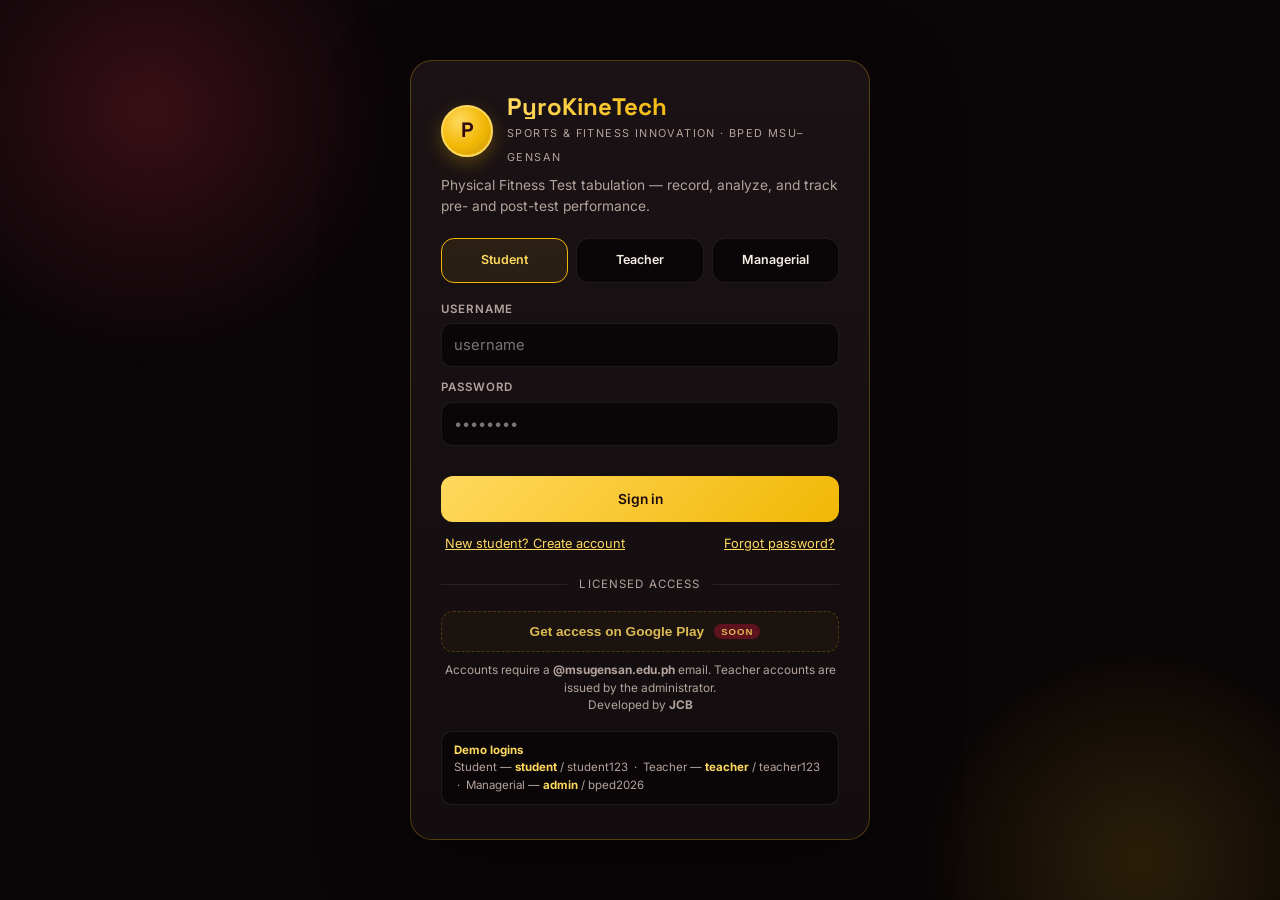
==== commit ad13a58d: "Add files via upload" ====
--- a/index.html
+++ b/index.html
@@ -4,7 +4,7 @@
 <meta charset="UTF-8" />
 <meta name="viewport" content="width=device-width, initial-scale=1.0" />
 <meta name="theme-color" content="#0a0608" />
-<title>KLabs — Kinetic Laboratory | BPED Physical Fitness Test</title>
+<title>PyroKineTech — Sports &amp; Fitness Innovation | BPED Physical Fitness Test</title>
 <link rel="preconnect" href="https://fonts.googleapis.com">
 <link rel="preconnect" href="https://fonts.gstatic.com" crossorigin>
 <link href="https://fonts.googleapis.com/css2?family=Inter:wght@300;400;500;600;700&family=Syncopate:wght@400;700&family=Space+Grotesk:wght@400;500;600;700&display=swap" rel="stylesheet">
@@ -185,8 +185,8 @@
 <section id="loginView">
   <div class="login-card">
     <div class="login-brand">
-      <div class="seal seal-k">K</div>
-      <div><h1 class="grok brandmark">KLabs</h1><small>Kinetic Laboratory · BPED MSU–GenSan</small></div>
+      <div class="seal seal-k">P</div>
+      <div><h1 class="grok brandmark">PyroKineTech</h1><small>Sports &amp; Fitness Innovation · BPED MSU–GenSan</small></div>
     </div>
     <p class="muted" style="font-size:.86rem;margin:8px 0 0">Physical Fitness Test tabulation — record, analyze, and track pre- and post-test performance.</p>
     <div class="role-tabs" id="roleTabs">
@@ -204,7 +204,7 @@
     </div>
     <div class="divider">licensed access</div>
     <button class="gplay" title="Available soon on Google Play"><i data-lucide="play"></i> Get access on Google Play <span class="badge-soon">soon</span></button>
-    <p class="note">Accounts require a <b>@msugensan.edu.ph</b> email. Teacher accounts are issued by the administrator.</p>
+    <p class="note">Accounts require a <b>@msugensan.edu.ph</b> email. Teacher accounts are issued by the administrator.<br>Developed by <b>JCB</b></p>
     <div class="demo-box"><b>Demo logins</b><br>Student — <b>student</b> / student123 &nbsp;·&nbsp; Teacher — <b>teacher</b> / teacher123 &nbsp;·&nbsp; Managerial — <b>admin</b> / bped2026</div>
   </div>
 </section>
@@ -212,7 +212,7 @@
 <!-- APP -->
 <div id="appView" class="hidden">
   <header class="nav"><div class="nav-in">
-    <div class="nav-logo"><div class="seal seal-k sm">K</div><img src="https://jaycarlobagayas-netizen.github.io/bpedleptresearch/images/logo-bped.png" alt="" onerror="this.style.display='none'"><div>KLabs<small>Kinetic Laboratory</small></div></div>
+    <div class="nav-logo"><div class="seal seal-k sm">P</div><img src="https://jaycarlobagayas-netizen.github.io/bpedleptresearch/images/logo-bped.png" alt="" onerror="this.style.display='none'"><div>PyroKineTech<small>Sports &amp; Fitness Innovation</small></div></div>
     <div class="nav-spacer"></div>
     <span class="chip-nav term-chip" id="termChip"></span>
     <span class="chip-nav cloud-chip off" id="cloudChip"><i data-lucide="cloud-off"></i> Cloud: off</span>
@@ -222,8 +222,8 @@
   </div></header>
   <main id="appMain"></main>
   <div class="foot">
-    <b class="gold">KLabs</b> — Kinetic Laboratory · BPED Physical Fitness Test Analytics · MSU–General Santos<br>
-    Developed by <b>JCB</b> (Jay Carlo S. Bagayas, MSPE) · 10-station PFT (pre/post) · Connect Firebase for multi-device cloud sync.
+    <b class="gold">PyroKineTech</b> — Sports &amp; Fitness Innovation · BPED Physical Fitness Test Analytics · MSU–General Santos<br>
+    10-station PFT (pre/post) · Connect Firebase for multi-device cloud sync.
   </div>
 </div>
 
@@ -329,7 +329,7 @@
 function randPass(){return Math.random().toString(36).slice(2,8)+Math.floor(10+Math.random()*89);}
 function seed(){
   const db={norms:JSON.parse(JSON.stringify(DEFAULT_NORMS)),term:Object.assign({},DEFAULT_TERM),users:[],students:[],sections:[],editRequests:[]};
-  db.users.push({id:'u_admin',name:'Asst. Prof. Jay Carlo S. Bagayas',email:'bped@msugensan.edu.ph',username:'admin',pass:'bped2026',role:'managerial'});
+  db.users.push({id:'u_admin',name:'Administrator',email:'bped@msugensan.edu.ph',username:'admin',pass:'bped2026',role:'managerial'});
   db.users.push({id:'u_mcuya',name:'Mara L. Cuya',email:'mcuya@msugensan.edu.ph',username:'teacher',pass:'teacher123',role:'teacher'});
   db.users.push({id:'u_jloz',name:'Jofranco G. Lozano',email:'jlozano@msugensan.edu.ph',username:'jlozano',pass:'teacher123',role:'teacher'});
   db.users.push({id:'u_msal',name:'Mussar A. Salamat',email:'msalamat@msugensan.edu.ph',username:'msalamat',pass:'teacher123',role:'teacher'});
@@ -443,8 +443,8 @@
     const u=DB.users.find(x=>x.role==='student'&&x.email&&x.email.toLowerCase()===email);
     if(!u){err.textContent='No student account found for that email.';return;}
     const np=randPass();u.pass=np;save();
-    const subject=encodeURIComponent('KLabs password recovery');
-    const body=encodeURIComponent('Hello '+u.name+',\n\nYour KLabs temporary password is: '+np+'\nUsername: '+u.username+'\n\nPlease sign in and change it.\n\n— KLabs (Kinetic Laboratory)');
+    const subject=encodeURIComponent('PyroKineTech password recovery');
+    const body=encodeURIComponent('Hello '+u.name+',\n\nYour PyroKineTech temporary password is: '+np+'\nUsername: '+u.username+'\n\nPlease sign in and change it.\n\n— PyroKineTech (Sports & Fitness Innovation)');
     try{window.open('mailto:'+u.email+'?subject='+subject+'&body='+body);}catch(e){}
     el('fpOut').innerHTML=`<div class="banner" style="margin-top:10px">${ic('mail-check')}<div><b>Recovery generated.</b><p style="margin:4px 0 0;font-size:.84rem">A reset email was opened for <b>${esc(u.email)}</b>. Temporary password: <b class="gold">${np}</b><br><span class="muted">Prototype note: real delivery needs an email backend (Firebase Auth / EmailJS).</span></p></div></div>`;
     icons();
@@ -886,15 +886,15 @@
   let rowsHtml='';STATIONS.forEach(s=>{const pv=(rec.scores.pre||{})[s.key],qv=(rec.scores.post||{})[s.key],pr=p.pts[s.key],qr=q.pts[s.key],d=(pr!=null&&qr!=null)?qr-pr:null;rowsHtml+=`<tr><td>${s.no}. ${s.name}</td><td>${s.comp}</td><td>${pv!=null?pv:'—'}</td><td>${pr!=null?RATE_LABELS[pr]:'—'}</td><td>${qv!=null?qv:'—'}</td><td>${qr!=null?RATE_LABELS[qr]:'—'}</td><td style="color:${d>0?'#1a7f43':d<0?'#b3261e':'#666'}">${d==null?'—':(d>0?'▲ +'+d:d<0?'▼ '+d:'▬ 0')}</td></tr>`;});
   const statTxt=res.insufficient?'Insufficient paired data for a t-test.':`Paired t-test across 10 components: M = ${res.md>=0?'+':''}${res.md.toFixed(2)}, SD = ${res.sdd.toFixed(2)}, t(${res.df}) = ${isFinite(res.t)?res.t.toFixed(2):'∞'}, ${fmtP(res.p)}, Cohen's d = ${isFinite(res.cohend)?res.cohend.toFixed(2):'∞'} (${res.p<0.05?'significant':'not significant'} at α=.05).`;
   const win=window.open('','_blank');if(!win){toast('Allow pop-ups to download the report');return;}
-  win.document.write(`<!doctype html><html><head><meta charset="utf-8"><title>KLabs Result — ${esc(rec.name)}</title><style>body{font-family:Georgia,serif;color:#1a1a1a;max-width:800px;margin:24px auto;padding:0 20px}h1{font-size:20px;border-bottom:3px solid #6b1320;padding-bottom:8px;color:#6b1320}.brand{color:#c8960a;font-weight:bold;letter-spacing:1px}.meta{font-size:13px;color:#444;margin:8px 0 16px}.sum{display:flex;gap:14px;margin:14px 0}.box{flex:1;border:1px solid #ccc;border-radius:8px;padding:10px;text-align:center}.box b{font-size:22px;color:#6b1320;display:block}table{width:100%;border-collapse:collapse;font-size:12.5px;margin:10px 0}th,td{border:1px solid #ccc;padding:6px 8px;text-align:left}th{background:#6b1320;color:#ffd95e}.stat{font-size:12.5px;background:#faf6ef;border:1px solid #e6dcc8;border-radius:8px;padding:10px;margin-top:6px}h2{color:#6b1320;font-size:14px;margin:18px 0 4px}.legend{font-size:11px;color:#666}@media print{.np{display:none}}</style></head><body>
-  <h1><span class="brand">KLabs</span> — BPED Physical Fitness Test · Individual Result</h1>
+  win.document.write(`<!doctype html><html><head><meta charset="utf-8"><title>PyroKineTech Result — ${esc(rec.name)}</title><style>body{font-family:Georgia,serif;color:#1a1a1a;max-width:800px;margin:24px auto;padding:0 20px}h1{font-size:20px;border-bottom:3px solid #6b1320;padding-bottom:8px;color:#6b1320}.brand{color:#c8960a;font-weight:bold;letter-spacing:1px}.meta{font-size:13px;color:#444;margin:8px 0 16px}.sum{display:flex;gap:14px;margin:14px 0}.box{flex:1;border:1px solid #ccc;border-radius:8px;padding:10px;text-align:center}.box b{font-size:22px;color:#6b1320;display:block}table{width:100%;border-collapse:collapse;font-size:12.5px;margin:10px 0}th,td{border:1px solid #ccc;padding:6px 8px;text-align:left}th{background:#6b1320;color:#ffd95e}.stat{font-size:12.5px;background:#faf6ef;border:1px solid #e6dcc8;border-radius:8px;padding:10px;margin-top:6px}h2{color:#6b1320;font-size:14px;margin:18px 0 4px}.legend{font-size:11px;color:#666}@media print{.np{display:none}}</style></head><body>
+  <h1><span class="brand">PyroKineTech</span> — BPED Physical Fitness Test · Individual Result</h1>
   <div class="meta"><b>${esc(rec.name)}</b> | ${rec.gender==='F'?'Female':'Male'} | Age ${rec.age||'—'} | ${esc(rec.section||'')} | ${esc(rec.email||'')}<br>${esc(termLine())} · BMI pre ${bp?bp.toFixed(1):'—'} · BMI post ${bq?bq.toFixed(1):'—'} · MHR ${k?k.mhr:'—'} bpm</div>
   <div class="sum"><div class="box"><b>${p.pct}%</b>Pre-test (${p.rating})</div><div class="box"><b>${q.pct}%</b>Post-test (${q.rating})</div><div class="box"><b>${(p.filled&&q.filled)?(q.pct-p.pct>=0?'+':'')+(q.pct-p.pct)+'%':'—'}</b>Improvement</div></div>
   ${img?`<h2>Radar profile</h2><div style="text-align:center"><img src="${img}" style="max-width:460px;width:100%"/></div><div class="legend" style="text-align:center"><span style="color:#e0322b">■</span> Pre-test &nbsp; <span style="color:#16a34a">■</span> Post-test</div>`:''}
   <h2>Station results</h2>
   <table><thead><tr><th>Station</th><th>Component</th><th>Pre</th><th>Pre remark</th><th>Post</th><th>Post remark</th><th>Change</th></tr></thead><tbody>${rowsHtml}</tbody></table>
   ${showSig?`<div class="stat"><b>Scientific analysis.</b> ${statTxt}</div>`:''}
-  <p style="font-size:11px;color:#777;margin-top:10px">Generated by KLabs (Kinetic Laboratory) · BPED · MSU–General Santos · Developed by JCB · ${esc(termLine())}.</p>
+  <p style="font-size:11px;color:#777;margin-top:10px">Generated by PyroKineTech (Sports &amp; Fitness Innovation) · BPED · MSU–General Santos · ${esc(termLine())}.</p>
   <button class="np" onclick="window.print()" style="padding:10px 18px;background:#6b1320;color:#ffd95e;border:none;border-radius:8px;cursor:pointer;font-size:14px">Save as PDF / Print</button></body></html>`);win.document.close();
 }
 function printStatReport(title,list){
@@ -904,14 +904,14 @@
   let compRows='';STATIONS.forEach(s=>{const a=agg.prePts[s.key]||0,b=agg.postPts[s.key]||0;compRows+=`<tr><td>${s.no}. ${s.comp}</td><td>${a.toFixed(2)}</td><td>${b.toFixed(2)}</td><td style="color:${b-a>0?'#1a7f43':b-a<0?'#b3261e':'#666'}">${(b-a>=0?'+':'')+(b-a).toFixed(2)}</td></tr>`;});
   const statTxt=res.insufficient?`Insufficient paired data (n = ${res.n}) for a paired t-test.`:`A paired-samples t-test compared the post-test mean (M = ${postM.toFixed(1)}%, SD = ${sd(post).toFixed(1)}) with the pre-test mean (M = ${preM.toFixed(1)}%, SD = ${sd(pre).toFixed(1)}); mean difference = ${res.md>=0?'+':''}${res.md.toFixed(2)}, t(${res.df}) = ${isFinite(res.t)?res.t.toFixed(2):'∞'}, ${fmtP(res.p)}, Cohen's d = ${isFinite(res.cohend)?res.cohend.toFixed(2):'∞'}. The change is ${res.p<0.05?'<b>statistically significant</b>':'not statistically significant'} at α = .05 (${effSize(res.cohend)} effect).`;
   const win=window.open('','_blank');if(!win){toast('Allow pop-ups to print the report');return;}
-  win.document.write(`<!doctype html><html><head><meta charset="utf-8"><title>KLabs · ${esc(title)} — Statistical Report</title><style>body{font-family:Georgia,serif;max-width:820px;margin:24px auto;padding:0 20px;color:#1a1a1a}h1{color:#6b1320;border-bottom:3px solid #6b1320;padding-bottom:8px;font-size:20px}.brand{color:#c8960a;letter-spacing:1px}h2{color:#6b1320;font-size:15px;margin-top:20px}table{width:100%;border-collapse:collapse;font-size:12.5px;margin-top:10px}th,td{border:1px solid #ccc;padding:6px 8px}th{background:#6b1320;color:#ffd95e}.stat{font-size:13px;background:#faf6ef;border:1px solid #e6dcc8;border-radius:8px;padding:12px;line-height:1.6}.legend{font-size:11px;color:#666;text-align:center}</style></head><body>
-  <h1><span class="brand">KLabs</span> — ${esc(title)} · Physical Fitness Test Report</h1>
+  win.document.write(`<!doctype html><html><head><meta charset="utf-8"><title>PyroKineTech · ${esc(title)} — Statistical Report</title><style>body{font-family:Georgia,serif;max-width:820px;margin:24px auto;padding:0 20px;color:#1a1a1a}h1{color:#6b1320;border-bottom:3px solid #6b1320;padding-bottom:8px;font-size:20px}.brand{color:#c8960a;letter-spacing:1px}h2{color:#6b1320;font-size:15px;margin-top:20px}table{width:100%;border-collapse:collapse;font-size:12.5px;margin-top:10px}th,td{border:1px solid #ccc;padding:6px 8px}th{background:#6b1320;color:#ffd95e}.stat{font-size:13px;background:#faf6ef;border:1px solid #e6dcc8;border-radius:8px;padding:12px;line-height:1.6}.legend{font-size:11px;color:#666;text-align:center}</style></head><body>
+  <h1><span class="brand">PyroKineTech</span> — ${esc(title)} · Physical Fitness Test Report</h1>
   <p>${esc(termLine())} · Students: <b>${list.length}</b> · Paired (pre &amp; post): <b>${pre.length}</b> · Avg pre <b>${preM.toFixed(1)}%</b> · Avg post <b>${postM.toFixed(1)}%</b> · Avg gain <b>${(postM-preM>=0?'+':'')+(postM-preM).toFixed(1)}%</b></p>
   <h2>Inferential statistics</h2><div class="stat">${statTxt}</div>
   ${img?`<h2>Average radar profile</h2><div style="text-align:center"><img src="${img}" style="max-width:460px;width:100%"/></div><div class="legend"><span style="color:#e0322b">■</span> Pre-test &nbsp; <span style="color:#16a34a">■</span> Post-test</div>`:''}
   <h2>Mean rating by component (1–5)</h2><table><thead><tr><th>Component</th><th>Pre (M)</th><th>Post (M)</th><th>Change</th></tr></thead><tbody>${compRows}</tbody></table>
   <h2>Enrolled roster</h2><table><thead><tr><th>Name</th><th>Email</th><th>Sex</th><th>Pre %</th><th>Post %</th><th>Gain</th></tr></thead><tbody>${list.map(r=>{const p=phaseSummary(r,'pre'),q=phaseSummary(r,'post');return`<tr><td>${esc(r.name)}</td><td>${esc(r.email||'')}</td><td>${r.gender}</td><td>${p.filled?p.pct+'%':'—'}</td><td>${q.filled?q.pct+'%':'—'}</td><td>${(p.filled&&q.filled)?((q.pct-p.pct>=0?'+':'')+(q.pct-p.pct)+'%'):'—'}</td></tr>`;}).join('')}</tbody></table>
-  <p style="font-size:11px;color:#777;margin-top:16px">KLabs (Kinetic Laboratory) · BPED · MSU–General Santos · One-group pretest–posttest design · Developed by JCB.</p>
+  <p style="font-size:11px;color:#777;margin-top:16px">PyroKineTech (Sports &amp; Fitness Innovation) · BPED · MSU–General Santos · One-group pretest–posttest design.</p>
   <button onclick="window.print()" style="padding:10px 18px;background:#6b1320;color:#ffd95e;border:none;border-radius:8px;cursor:pointer">Save as PDF / Print</button></body></html>`);win.document.close();
 }
 
